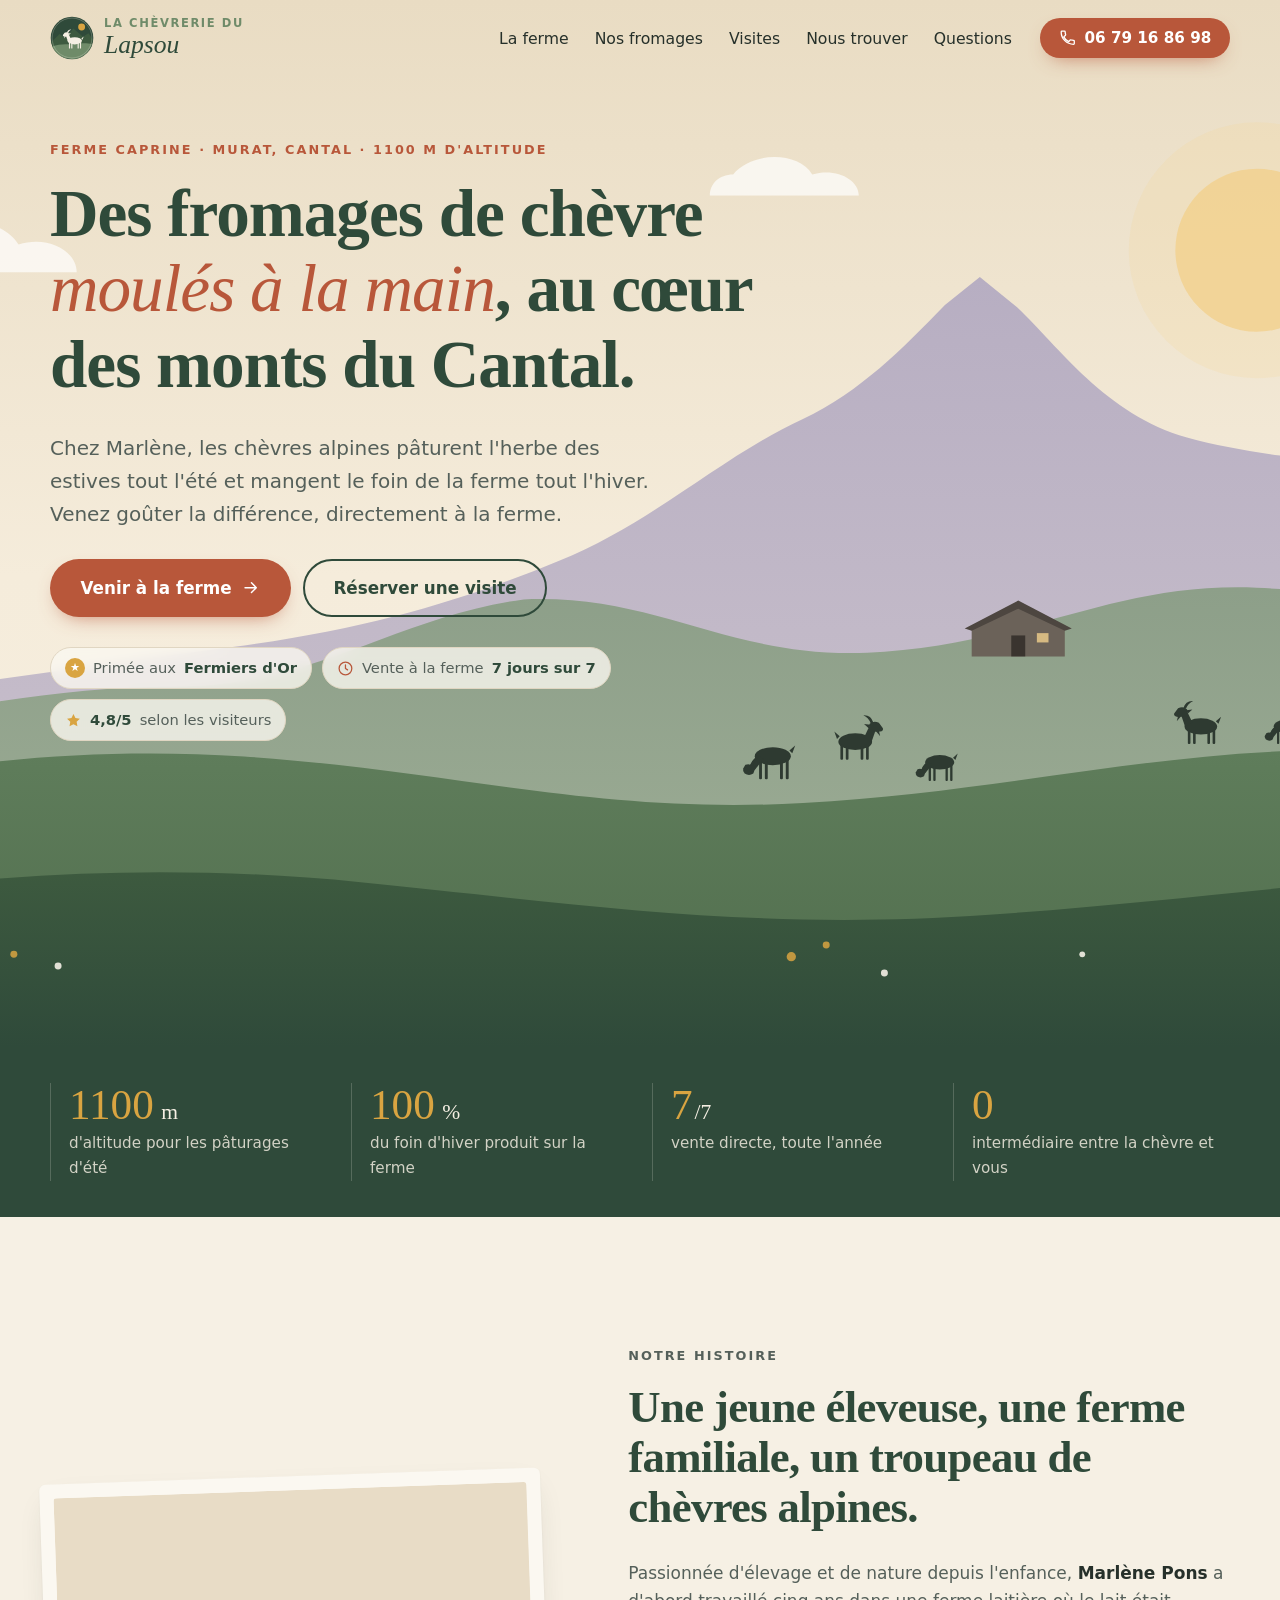
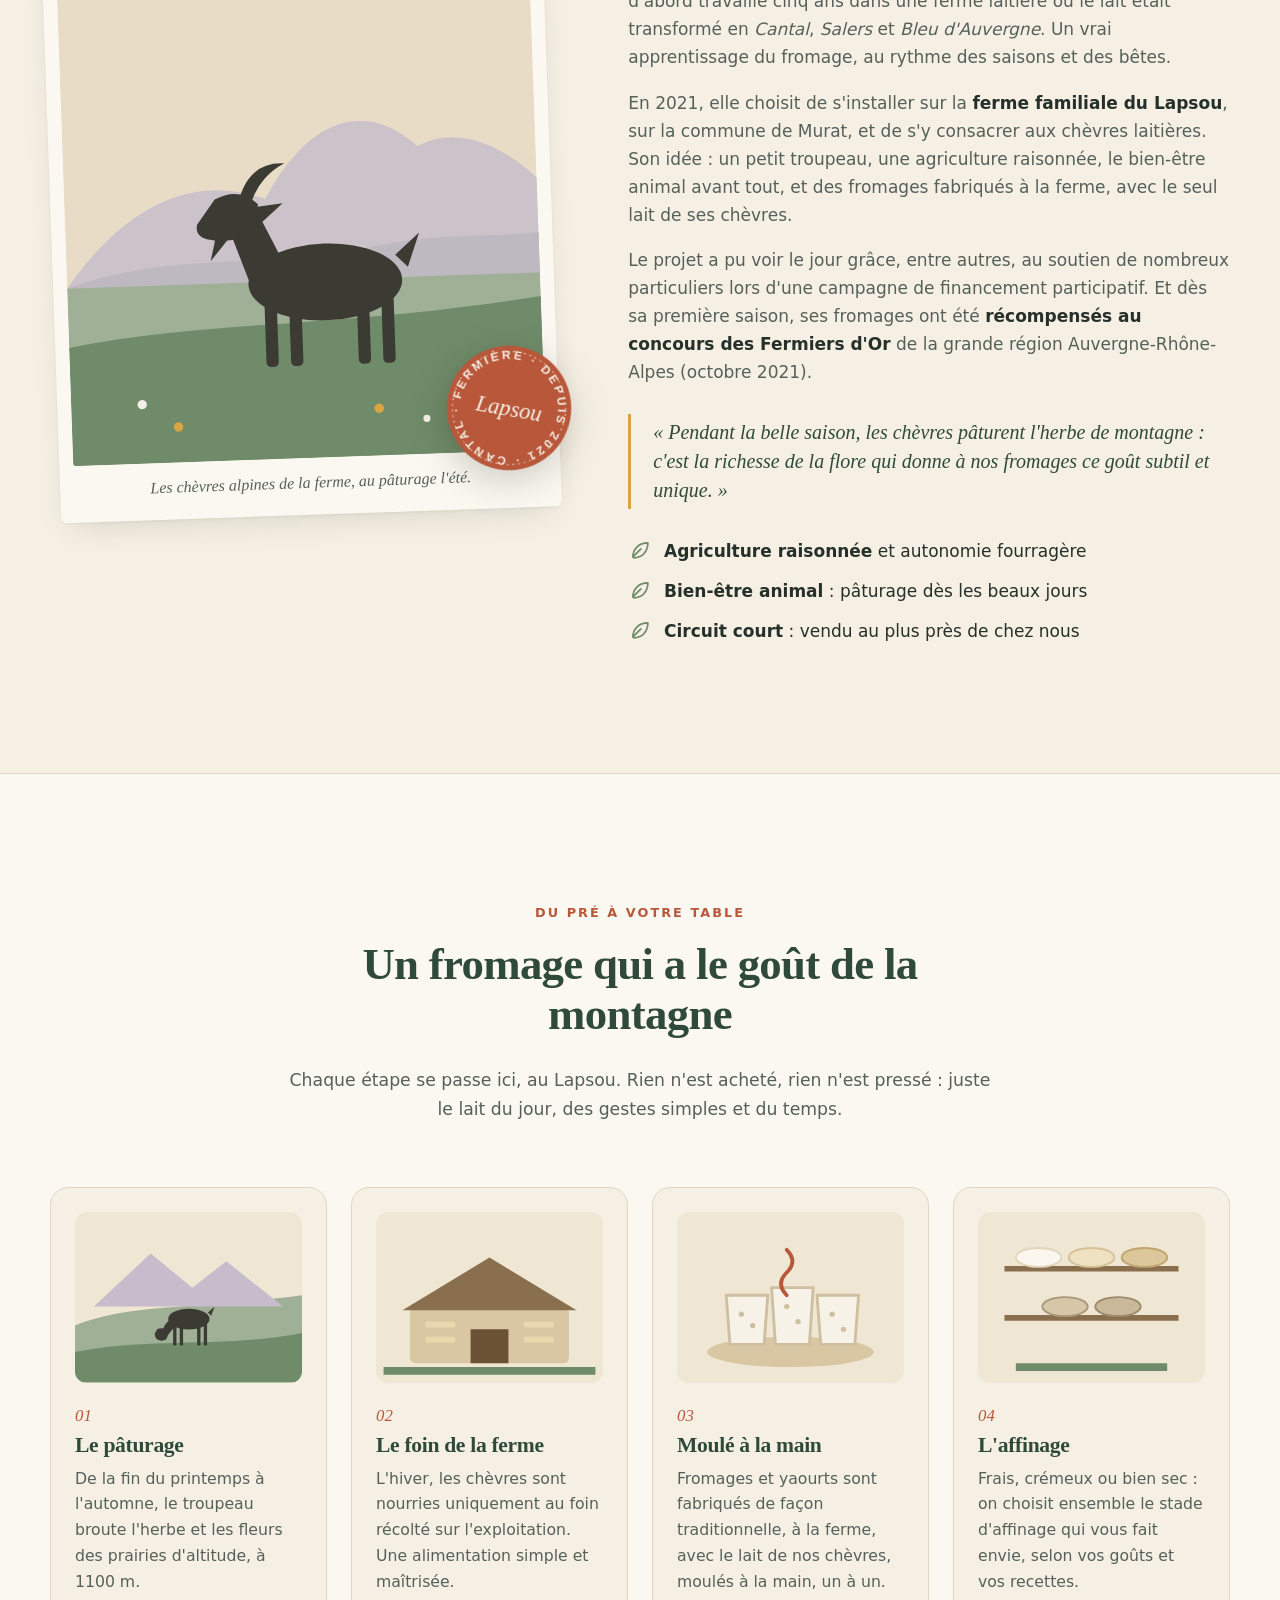
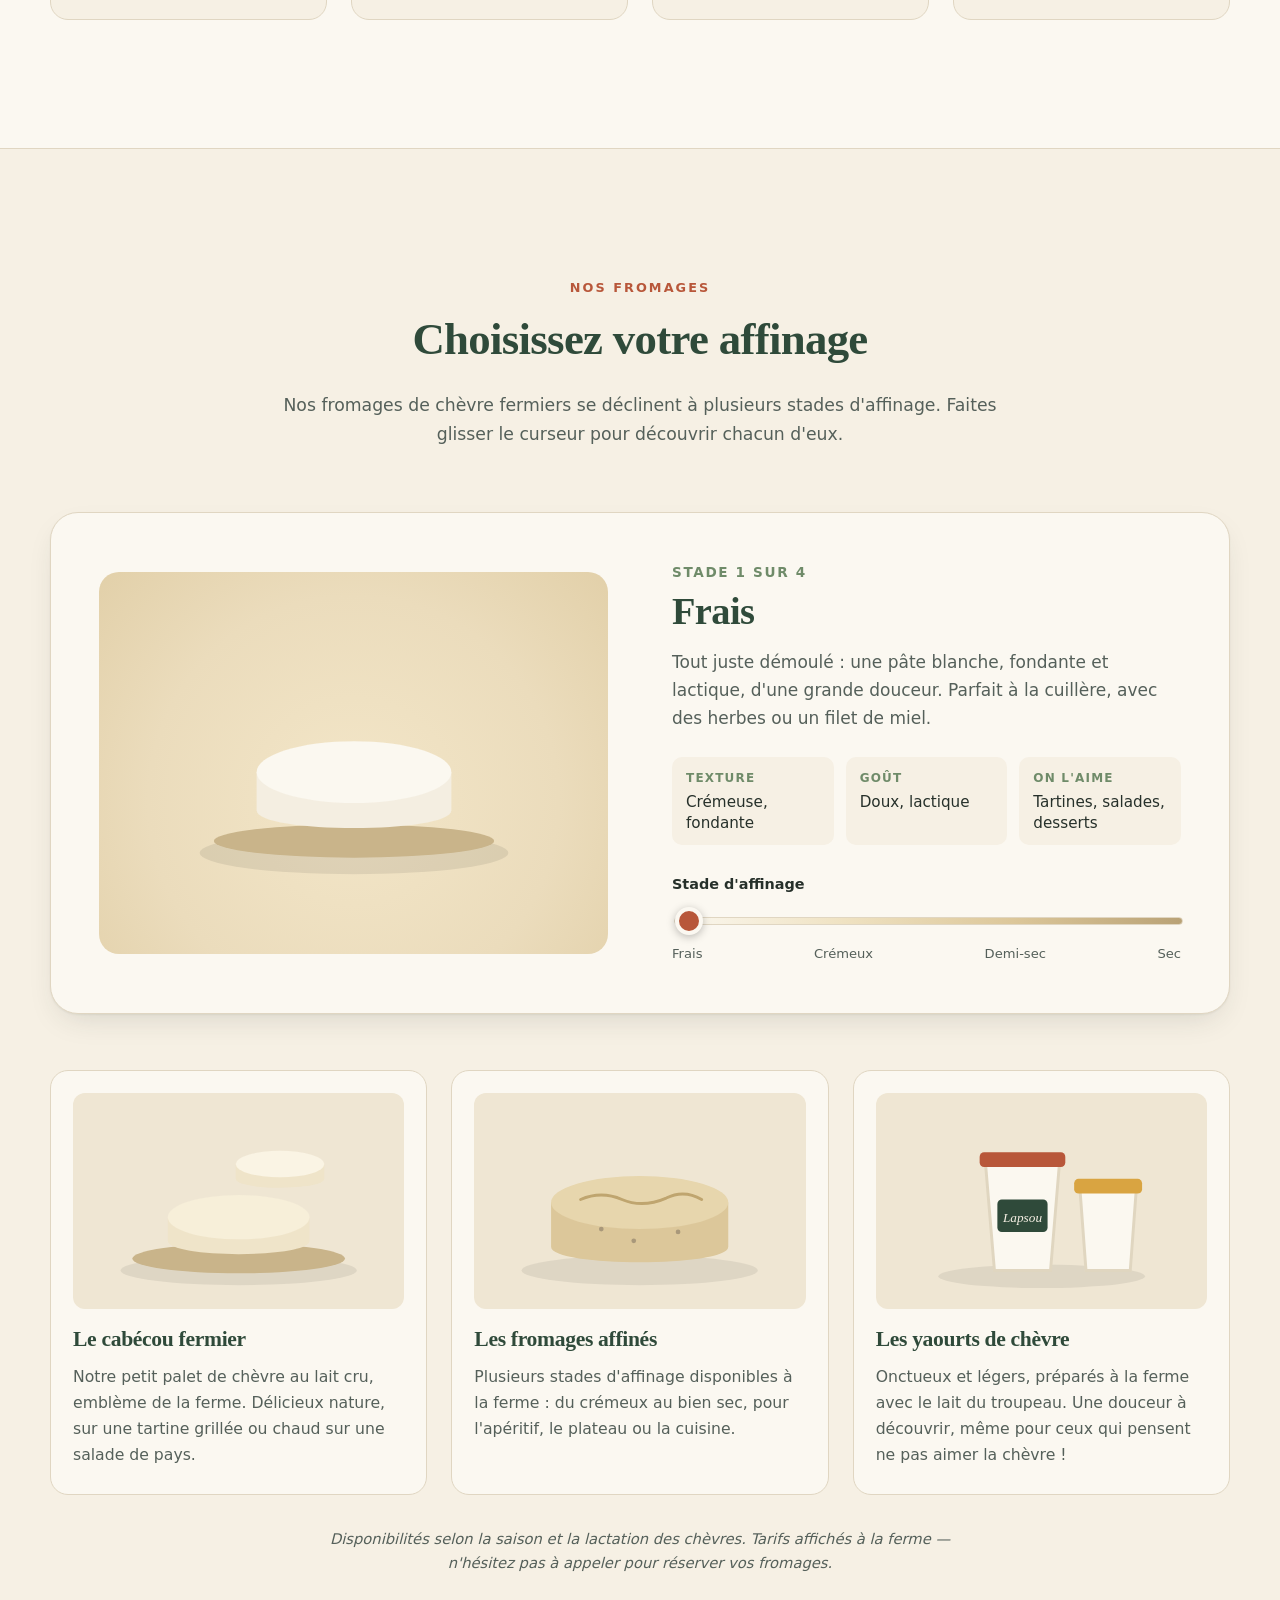
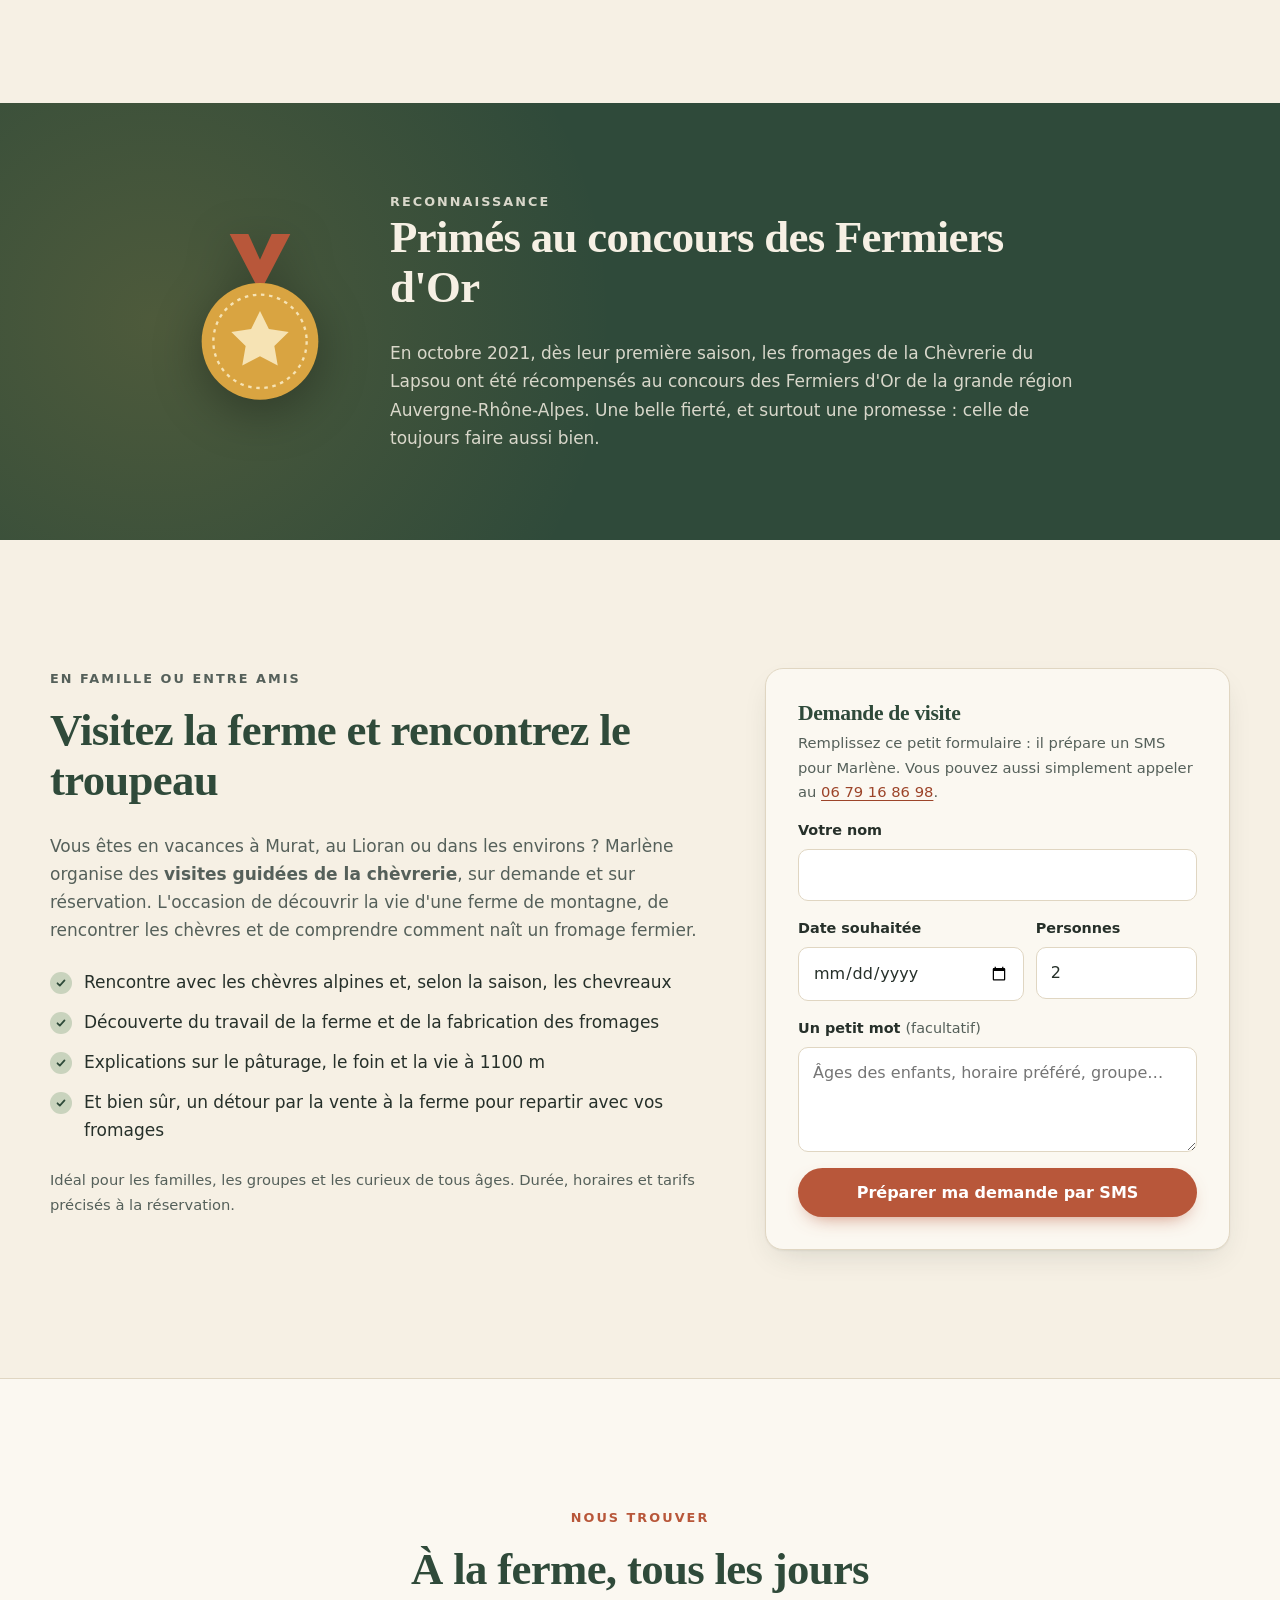
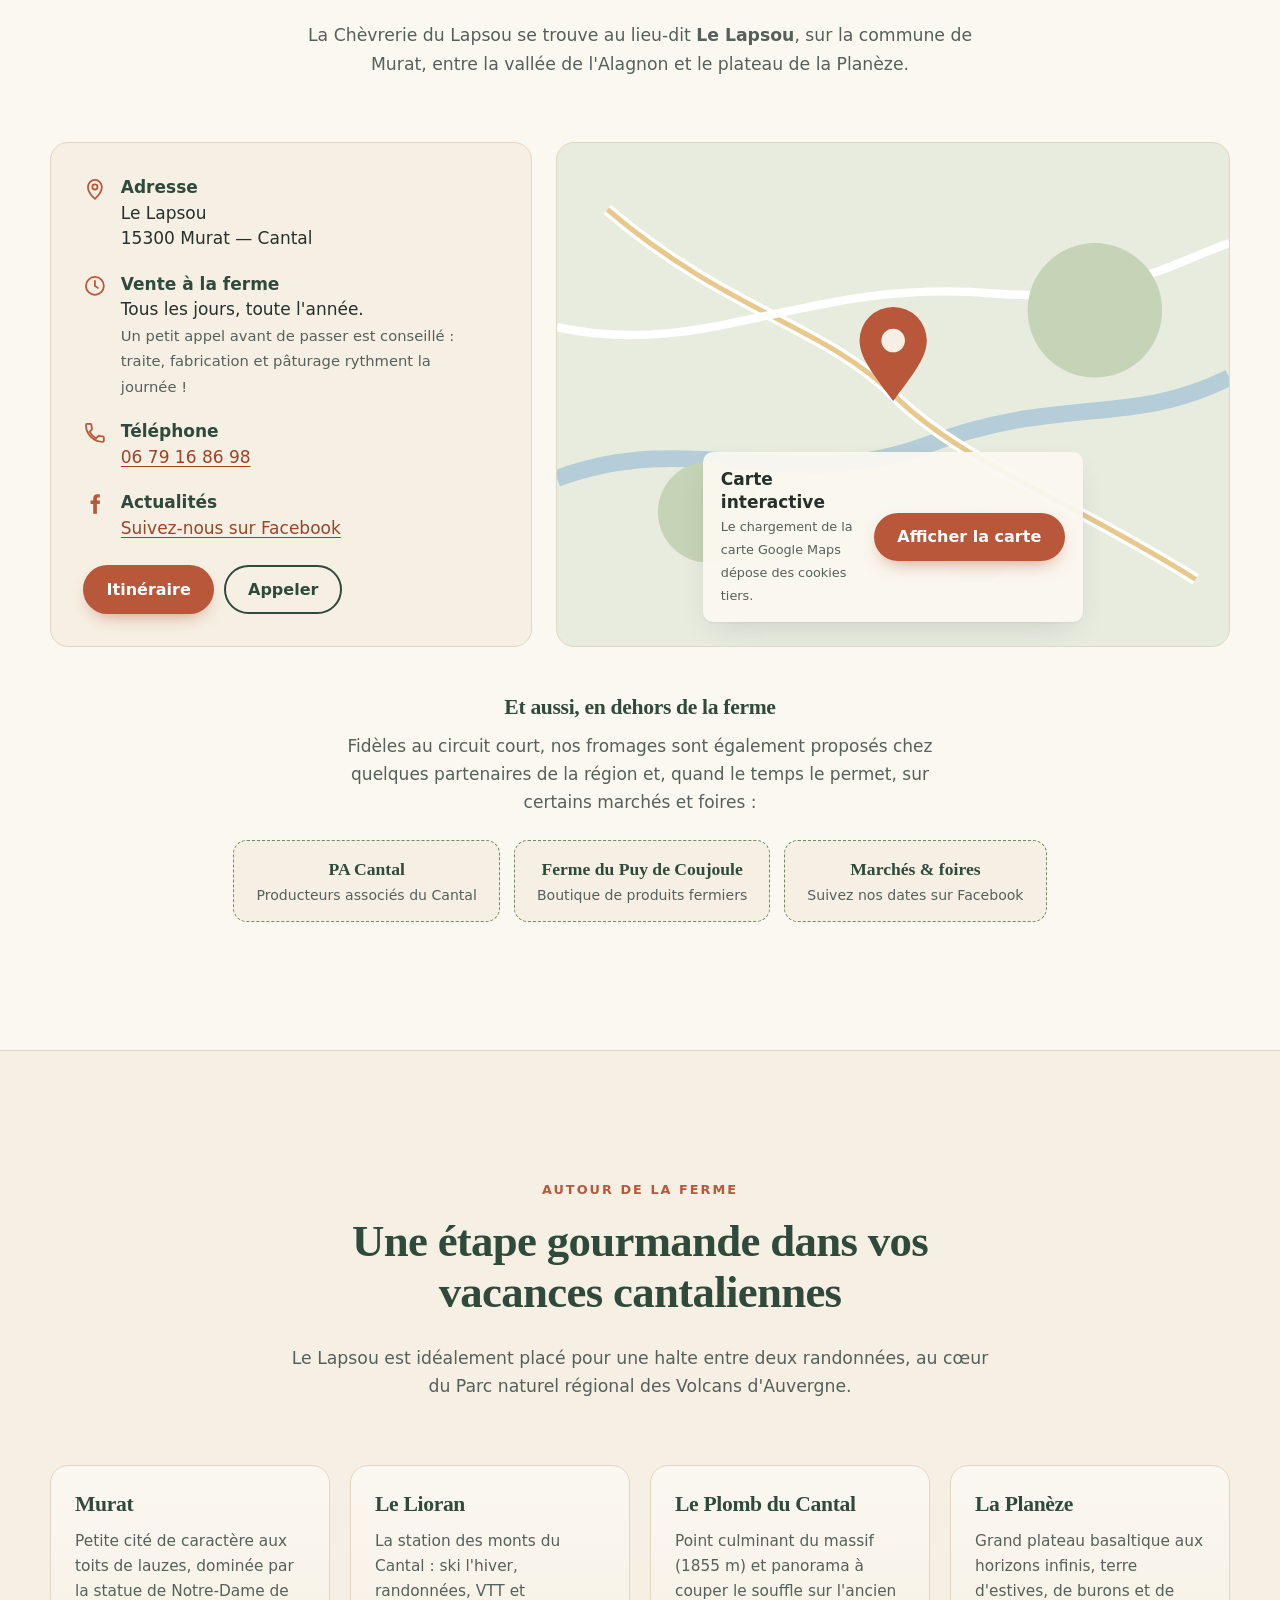
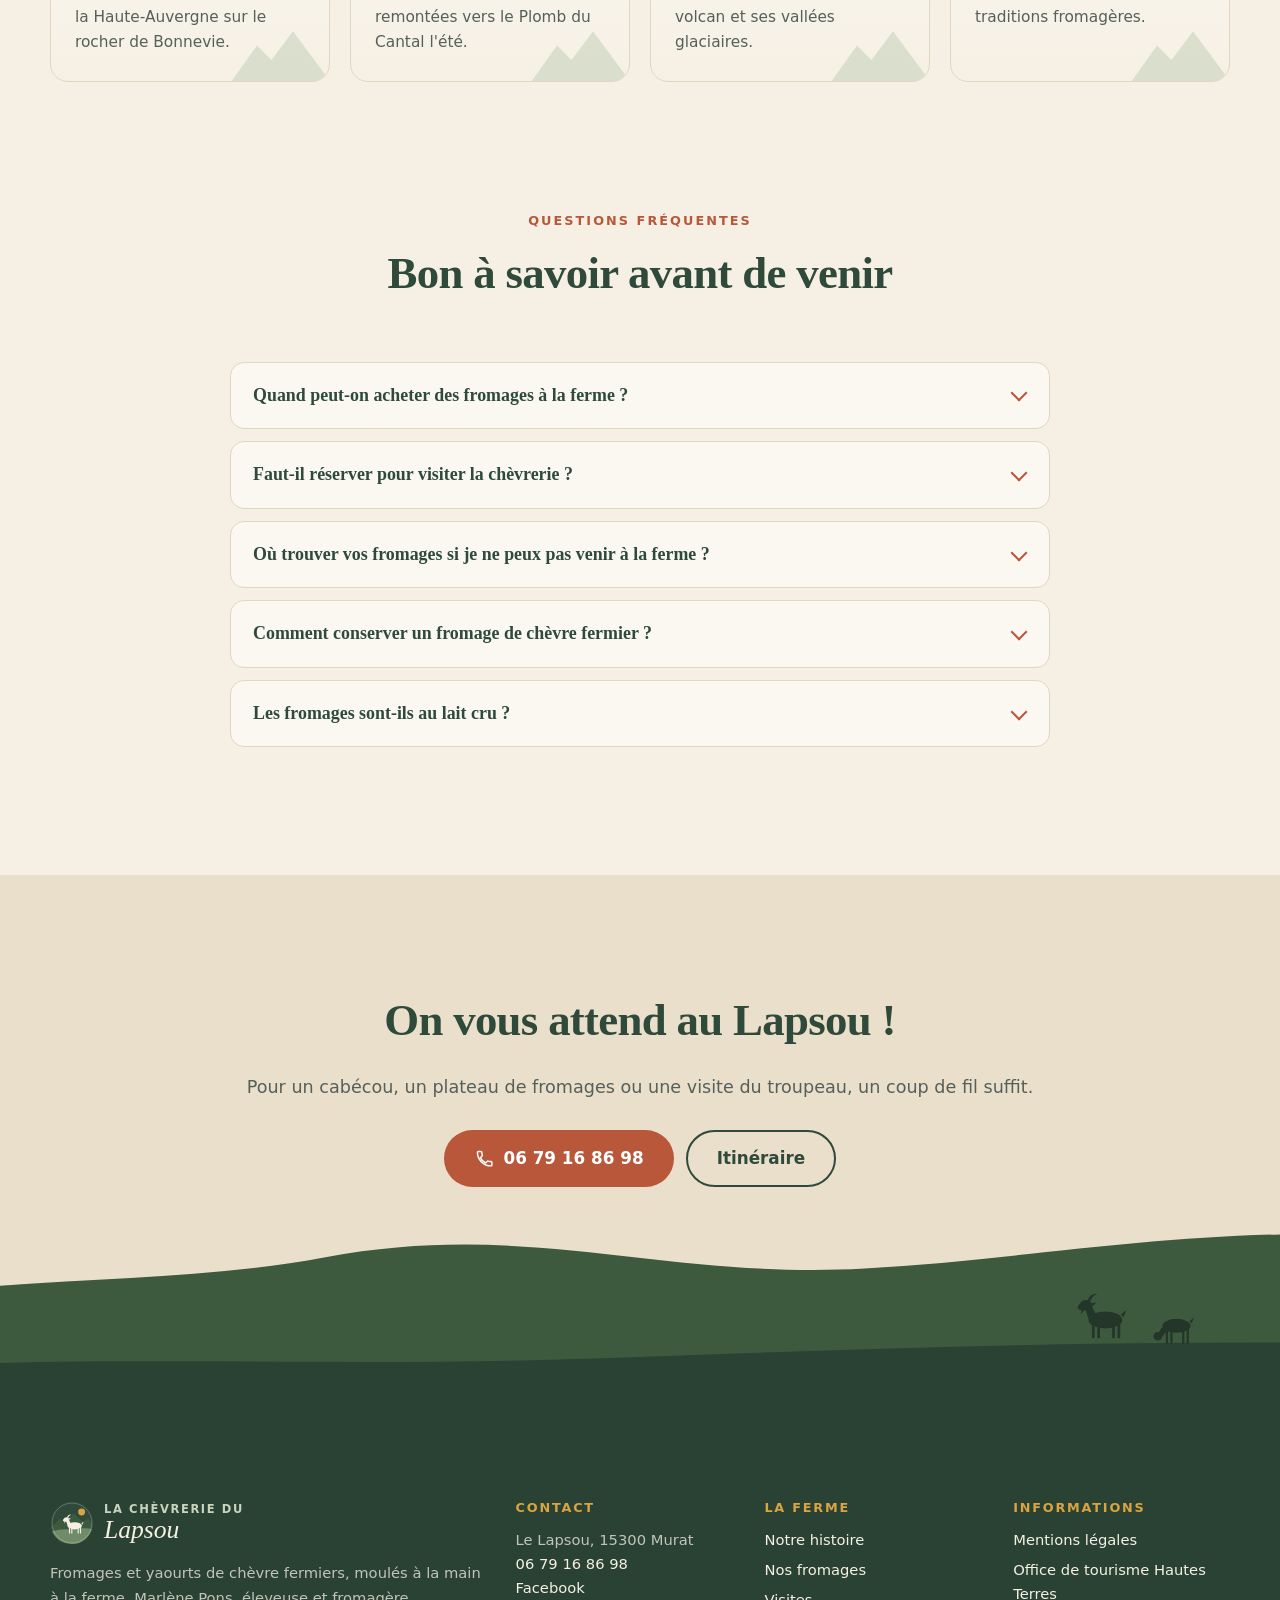
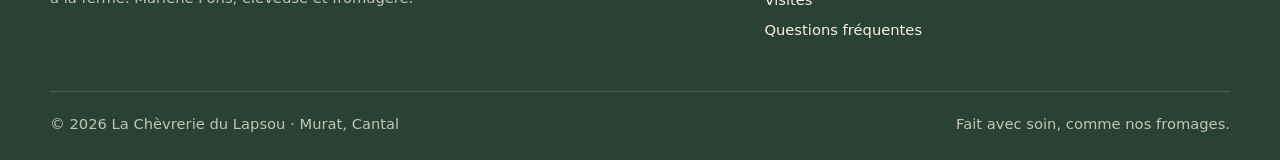
==== index.html @ e06ee31c "Création du site vitrine de La Chèvrerie du Lapsou Site statique one-page : histoire de la ferme, sa" ====
<!doctype html>
<html lang="fr">
<head>
  <meta charset="utf-8">
  <meta name="viewport" content="width=device-width, initial-scale=1">
  <title>La Chèvrerie du Lapsou · Fromages de chèvre fermiers à Murat (Cantal)</title>
  <meta name="description" content="Fromages et yaourts de chèvre fermiers, moulés à la main par Marlène à 1100 m d'altitude, près de Murat dans le Cantal. Vente à la ferme tous les jours, visites guidées sur réservation. Primés aux Fermiers d'Or.">
  <link rel="canonical" href="https://www.chevreriedulapsou.fr/">
  <meta name="theme-color" content="#2f4a3a">

  <!-- Réseaux sociaux -->
  <meta property="og:type" content="website">
  <meta property="og:locale" content="fr_FR">
  <meta property="og:site_name" content="La Chèvrerie du Lapsou">
  <meta property="og:title" content="La Chèvrerie du Lapsou · Fromages de chèvre fermiers du Cantal">
  <meta property="og:description" content="Chèvres alpines au pâturage à 1100 m, fromages moulés à la main, vente à la ferme 7j/7 et visites sur réservation, près de Murat.">
  <meta property="og:url" content="https://www.chevreriedulapsou.fr/">
  <meta property="og:image" content="https://www.chevreriedulapsou.fr/assets/img/og-image.png">
  <meta property="og:image:width" content="1200">
  <meta property="og:image:height" content="630">
  <meta name="twitter:card" content="summary_large_image">

  <link rel="icon" href="assets/img/favicon.svg" type="image/svg+xml">
  <link rel="apple-touch-icon" href="assets/img/apple-touch-icon.png">
  <link rel="manifest" href="site.webmanifest">

  <link rel="preload" href="assets/fonts/fraunces-latin.woff2" as="font" type="font/woff2" crossorigin>
  <link rel="preload" href="assets/fonts/figtree-latin.woff2" as="font" type="font/woff2" crossorigin>
  <link rel="stylesheet" href="assets/css/style.css">
  <script>document.documentElement.classList.add("js")</script>

  <script type="application/ld+json">
  {
    "@context": "https://schema.org",
    "@type": ["LocalBusiness", "TouristAttraction"],
    "@id": "https://www.chevreriedulapsou.fr/#ferme",
    "name": "La Chèvrerie du Lapsou",
    "alternateName": "Chèvrerie du Lapsou – Marlène Pons",
    "description": "Petite ferme caprine familiale : chèvres alpines au pâturage à 1100 m d'altitude, fromages et yaourts de chèvre fermiers moulés à la main. Vente directe à la ferme tous les jours et visites guidées sur réservation.",
    "url": "https://www.chevreriedulapsou.fr/",
    "telephone": "+33679168698",
    "image": "https://www.chevreriedulapsou.fr/assets/img/og-image.png",
    "founder": { "@type": "Person", "name": "Marlène Pons", "jobTitle": "Éleveuse et fromagère" },
    "foundingDate": "2021",
    "address": {
      "@type": "PostalAddress",
      "streetAddress": "Le Lapsou",
      "postalCode": "15300",
      "addressLocality": "Murat",
      "addressRegion": "Cantal, Auvergne-Rhône-Alpes",
      "addressCountry": "FR"
    },
    "openingHoursSpecification": {
      "@type": "OpeningHoursSpecification",
      "dayOfWeek": ["Monday","Tuesday","Wednesday","Thursday","Friday","Saturday","Sunday"]
    },
    "award": "Primée au concours des Fermiers d'Or Auvergne-Rhône-Alpes (octobre 2021)",
    "sameAs": ["https://www.facebook.com/chevreriedulapsou/"],
    "isAccessibleForFree": true,
    "touristType": ["Familles", "Amateurs de gastronomie", "Randonneurs"]
  }
  </script>
  <script type="application/ld+json">
  {
    "@context": "https://schema.org",
    "@type": "FAQPage",
    "mainEntity": [
      { "@type": "Question", "name": "Quand peut-on acheter des fromages à la ferme ?",
        "acceptedAnswer": { "@type": "Answer", "text": "La vente à la ferme est ouverte tous les jours, toute l'année. Un petit appel au 06 79 16 86 98 avant de passer permet de s'assurer que Marlène est disponible (traite, fabrication, pâturage…)." } },
      { "@type": "Question", "name": "Peut-on visiter la chèvrerie ?",
        "acceptedAnswer": { "@type": "Answer", "text": "Oui, des visites guidées sont organisées sur demande et sur réservation, par téléphone au 06 79 16 86 98." } },
      { "@type": "Question", "name": "Où trouver les fromages en dehors de la ferme ?",
        "acceptedAnswer": { "@type": "Answer", "text": "Les fromages de la Chèvrerie du Lapsou sont vendus en circuit court : à la ferme, chez quelques partenaires de la région (dont PA Cantal et la Ferme du Puy de Coujoule) et sur certains marchés et foires." } }
    ]
  }
  </script>
</head>
<body>
  <a class="skip-link" href="#contenu">Aller au contenu</a>

  <!-- Symboles SVG réutilisables -->
  <svg width="0" height="0" style="position:absolute" aria-hidden="true" focusable="false">
    <defs>
      <symbol id="goat" viewBox="0 0 100 80">
        <ellipse cx="57" cy="43" rx="25" ry="12.5"/>
        <path d="M33 44 L25 21 L35 18 L44 37 Z"/>
        <path d="M22 15 Q30 11 36 17 L35 25 Q28 30 20 28 Q15 27 16 23 Z"/>
        <path d="M22 27 L20 35 L26 28 Z"/>
        <path d="M30 15 Q34 3 45 4 Q37 8 34 16 Z"/>
        <path d="M34 18 L44 17 L37 23 Z"/>
        <rect x="37" y="49" width="4" height="21" rx="1.5"/>
        <rect x="45" y="50" width="4" height="20" rx="1.5"/>
        <rect x="67" y="49" width="4" height="21" rx="1.5"/>
        <rect x="75" y="47" width="4" height="23" rx="1.5"/>
        <path d="M80 35 L88 28 L84 39 Z"/>
      </symbol>
      <symbol id="goat-grazing" viewBox="0 0 100 80">
        <ellipse cx="55" cy="38" rx="25" ry="12.5"/>
        <path d="M34 36 L22 52 L30 57 L42 42 Z"/>
        <path d="M17 50 Q24 47 31 54 L28 62 Q22 66 16 62 Q13 58 14 55 Z"/>
        <path d="M24 50 Q27 40 36 38 Q30 43 28 51 Z"/>
        <rect x="36" y="44" width="4" height="26" rx="1.5"/>
        <rect x="44" y="45" width="4" height="25" rx="1.5"/>
        <rect x="65" y="44" width="4" height="26" rx="1.5"/>
        <rect x="73" y="42" width="4" height="28" rx="1.5"/>
        <path d="M78 30 L86 23 L82 34 Z"/>
      </symbol>
      <symbol id="leaf" viewBox="0 0 24 24"><path d="M5 19c0-8 6-14 15-14 0 9-6 15-14 15"/><path d="M5 19 13 11"/></symbol>
      <symbol id="phone" viewBox="0 0 24 24"><path d="M6.6 10.8a15 15 0 0 0 6.6 6.6l2.2-2.2c.3-.3.7-.4 1-.2 1.1.4 2.3.6 3.6.6.6 0 1 .4 1 1V20c0 .6-.4 1-1 1A17 17 0 0 1 3 4c0-.6.4-1 1-1h3.5c.6 0 1 .4 1 1 0 1.3.2 2.5.6 3.6.1.3 0 .7-.2 1z"/></symbol>
      <symbol id="pin" viewBox="0 0 24 24"><path d="M12 22s7-6.2 7-12a7 7 0 1 0-14 0c0 5.8 7 12 7 12z"/><circle cx="12" cy="10" r="2.6"/></symbol>
      <symbol id="clock" viewBox="0 0 24 24"><circle cx="12" cy="12" r="9"/><path d="M12 7v5l3 2"/></symbol>
      <symbol id="fb" viewBox="0 0 24 24"><path d="M14 8.5V6.8c0-.8.2-1.3 1.4-1.3H17V2.3c-.3 0-1.3-.1-2.5-.1-2.5 0-4.2 1.5-4.2 4.3v2H7.6v3.6h2.7V22H14v-9.9h2.8l.4-3.6z"/></symbol>
      <symbol id="star" viewBox="0 0 24 24"><path d="m12 2.8 2.8 5.8 6.3.9-4.6 4.4 1.1 6.3L12 17.2 6.4 20.2l1.1-6.3L2.9 9.5l6.3-.9z"/></symbol>
      <symbol id="arrow" viewBox="0 0 24 24"><path d="M5 12h14M13 6l6 6-6 6"/></symbol>
    </defs>
  </svg>

  <header class="site-header" data-header>
    <div class="container header-inner">
      <a class="brand" href="#top" aria-label="La Chèvrerie du Lapsou, retour en haut de page">
        <img src="assets/img/logo.svg" alt="" width="44" height="44">
        <span class="brand-text"><span class="brand-small">La Chèvrerie du</span><span class="brand-name">Lapsou</span></span>
      </a>
      <nav class="main-nav" id="main-nav" aria-label="Navigation principale">
        <ul>
          <li><a href="#ferme">La ferme</a></li>
          <li><a href="#fromages">Nos fromages</a></li>
          <li><a href="#visites">Visites</a></li>
          <li><a href="#trouver">Nous trouver</a></li>
          <li><a href="#faq">Questions</a></li>
        </ul>
        <a class="btn btn-primary nav-cta" href="tel:+33679168698">
          <svg class="icon" aria-hidden="true"><use href="#phone"/></svg>06 79 16 86 98
        </a>
      </nav>
      <button class="nav-toggle" type="button" aria-expanded="false" aria-controls="main-nav" data-nav-toggle>
        <span class="sr-only">Ouvrir le menu</span>
        <span class="nav-toggle-bar"></span><span class="nav-toggle-bar"></span><span class="nav-toggle-bar"></span>
      </button>
    </div>
  </header>

  <main id="contenu">
    <!-- ============ HERO ============ -->
    <section class="hero" id="top" aria-labelledby="hero-title">
      <svg class="hero-art" viewBox="0 0 1600 900" preserveAspectRatio="xMidYMax slice" aria-hidden="true" focusable="false">
        <defs>
          <linearGradient id="sky" x1="0" y1="0" x2="0" y2="1">
            <stop offset="0" stop-color="#e9dcc3"/>
            <stop offset=".55" stop-color="#f5ecdb"/>
            <stop offset="1" stop-color="#f7efe0"/>
          </linearGradient>
          <linearGradient id="far" x1="0" y1="0" x2="0" y2="1">
            <stop offset="0" stop-color="#b7aec2"/><stop offset="1" stop-color="#cfc6cf"/>
          </linearGradient>
          <linearGradient id="mid" x1="0" y1="0" x2="0" y2="1">
            <stop offset="0" stop-color="#8d9f89"/><stop offset="1" stop-color="#a3b29a"/>
          </linearGradient>
          <linearGradient id="near" x1="0" y1="0" x2="0" y2="1">
            <stop offset="0" stop-color="#5f7d5b"/><stop offset="1" stop-color="#4f6c4c"/>
          </linearGradient>
          <linearGradient id="front" x1="0" y1="0" x2="0" y2="1">
            <stop offset="0" stop-color="#3d5a3f"/><stop offset="1" stop-color="#2f4a3a"/>
          </linearGradient>
        </defs>
        <rect width="1600" height="900" fill="url(#sky)"/>
        <circle cx="1330" cy="215" r="70" fill="#f2cf8a" opacity=".75"/>
        <circle cx="1330" cy="215" r="110" fill="#f2cf8a" opacity=".18"/>
        <g fill="#fff" opacity=".7">
          <path d="M180 210c20-26 70-26 86 0 26-8 50 6 50 24H150c0-14 12-24 30-24z"/>
          <path d="M880 150c16-20 56-20 68 0 20-6 40 4 40 18H860c0-10 8-18 20-18z"/>
        </g>
        <!-- Monts du Cantal au loin : Plomb, Puy Griou… -->
        <path fill="url(#far)" d="M0 610 C160 600 300 575 450 556 C570 540 650 515 730 482 C810 450 870 392 940 360 C990 336 1025 300 1062 262 L1092 238 L1124 264 C1160 298 1200 356 1270 376 C1350 398 1440 398 1600 416 V900 H0Z"/>
        <path fill="url(#mid)" d="M0 650 C150 625 260 590 400 590 C520 590 590 530 700 515 C820 510 880 570 1010 560 C1140 550 1210 500 1330 505 C1450 510 1520 548 1600 560 V900 H0Z"/>
        <!-- Buron de pierre -->
        <g transform="translate(1085 520)">
          <path fill="#6b6259" d="M0 44 L0 18 L40 0 L80 18 L80 44 Z"/>
          <path fill="#4d4640" d="M-6 20 L40 -4 L86 20 L80 22 L40 3 L0 22 Z"/>
          <rect x="34" y="26" width="12" height="18" fill="#3a342f"/>
          <rect x="56" y="24" width="10" height="8" fill="#e9c98a" opacity=".85"/>
        </g>
        <path fill="url(#near)" d="M0 700 C160 660 300 640 460 650 C640 662 760 700 940 690 C1120 680 1260 640 1420 645 C1500 648 1560 660 1600 668 V900 H0Z"/>
        <!-- Chèvres au pâturage -->
        <g fill="#2e3a31">
          <use href="#goat-grazing" x="880" y="626" width="62" height="50"/>
          <use href="#goat" x="960" y="612" width="58" height="47" transform="translate(1978 0) scale(-1 1)"/>
          <use href="#goat-grazing" x="1030" y="636" width="50" height="40"/>
          <use href="#goat" x="1250" y="600" width="56" height="45"/>
          <use href="#goat-grazing" x="1330" y="606" width="48" height="38"/>
        </g>
        <path fill="url(#front)" d="M0 790 C200 750 380 740 560 758 C760 778 900 800 1100 786 C1300 772 1460 745 1600 750 V900 H0Z"/>
        <g fill="#2a4233">
          <path d="M120 780 l6-26 6 26z M140 778 l5-20 5 20z M1420 760 l6-24 6 24z M1446 762 l5-18 5 18z"/>
        </g>
        <g fill="#d9a441" opacity=".85">
          <circle cx="240" cy="806" r="4"/><circle cx="262" cy="820" r="3"/><circle cx="930" cy="822" r="4"/><circle cx="960" cy="812" r="3"/><circle cx="1500" cy="800" r="3.5"/>
        </g>
        <g fill="#f4efe6" opacity=".9">
          <circle cx="300" cy="830" r="3"/><circle cx="1010" cy="836" r="3"/><circle cx="1180" cy="820" r="2.5"/>
        </g>
      </svg>

      <div class="container hero-content">
        <p class="eyebrow">Ferme caprine · Murat, Cantal · 1100 m d'altitude</p>
        <h1 id="hero-title">Des fromages de chèvre <em>moulés à la main</em>, au cœur des monts du Cantal.</h1>
        <p class="lead">Chez Marlène, les chèvres alpines pâturent l'herbe des estives tout l'été et mangent le foin de la ferme tout l'hiver. Venez goûter la différence, directement à la ferme.</p>
        <div class="hero-actions">
          <a class="btn btn-primary btn-lg" href="#trouver">Venir à la ferme <svg class="icon" aria-hidden="true"><use href="#arrow"/></svg></a>
          <a class="btn btn-ghost btn-lg" href="#visites">Réserver une visite</a>
        </div>
        <ul class="hero-badges" aria-label="En bref">
          <li><span class="badge-medal" aria-hidden="true">★</span> Primée aux <strong>Fermiers d'Or</strong></li>
          <li><svg class="icon" aria-hidden="true"><use href="#clock"/></svg> Vente à la ferme <strong>7 jours sur 7</strong></li>
          <li><svg class="icon icon-fill" aria-hidden="true"><use href="#star"/></svg> <strong>4,8/5</strong> selon les visiteurs</li>
        </ul>
      </div>
    </section>

    <!-- ============ CHIFFRES ============ -->
    <section class="facts" aria-label="La ferme en quelques chiffres">
      <div class="container facts-grid">
        <div class="fact"><span class="fact-num">1100<small> m</small></span><span class="fact-label">d'altitude pour les pâturages d'été</span></div>
        <div class="fact"><span class="fact-num">100<small> %</small></span><span class="fact-label">du foin d'hiver produit sur la ferme</span></div>
        <div class="fact"><span class="fact-num">7<small>/7</small></span><span class="fact-label">vente directe, toute l'année</span></div>
        <div class="fact"><span class="fact-num">0</span><span class="fact-label">intermédiaire entre la chèvre et vous</span></div>
      </div>
    </section>

    <!-- ============ LA FERME / HISTOIRE ============ -->
    <section class="section story" id="ferme" aria-labelledby="ferme-title">
      <div class="container story-grid">
        <div class="story-visual reveal">
          <figure class="portrait-card">
            <!-- À remplacer par une vraie photo : assets/img/marlene.jpg -->
            <svg viewBox="0 0 400 480" role="img" aria-label="Illustration : une chèvre alpine dans la prairie">
              <rect width="400" height="480" fill="#e8dcc6"/>
              <path d="M0 330 C90 300 170 320 250 305 C320 292 360 300 400 296 V480 H0Z" fill="#9fb096"/>
              <path d="M0 380 C120 360 220 372 400 350 V480 H0Z" fill="#6f8b69"/>
              <path d="M0 330 C60 250 120 240 170 260 C210 190 260 180 300 220 C340 200 380 230 400 250 V330 Z" fill="#c6bccc" opacity=".8"/>
              <g transform="translate(70 220) scale(2.6)" fill="#3b3a33">
                <use href="#goat" width="100" height="80"/>
              </g>
              <g fill="#f4efe6"><circle cx="60" cy="430" r="4"/><circle cx="330" cy="420" r="5"/><circle cx="300" cy="450" r="3"/></g>
              <g fill="#d9a441"><circle cx="90" cy="450" r="4"/><circle cx="260" cy="440" r="4"/></g>
            </svg>
            <figcaption>Les chèvres alpines de la ferme, au pâturage l'été.</figcaption>
          </figure>
          <div class="stamp" aria-hidden="true">
            <svg viewBox="0 0 140 140">
              <defs><path id="circle-text" d="M70 70 m-52 0 a52 52 0 1 1 104 0 a52 52 0 1 1 -104 0"/></defs>
              <circle cx="70" cy="70" r="66" fill="#b8573a"/>
              <circle cx="70" cy="70" r="60" fill="none" stroke="#f6f0e4" stroke-width="1" stroke-dasharray="2 4"/>
              <text font-size="12.5" letter-spacing="3" fill="#f6f0e4" font-family="Figtree, sans-serif" font-weight="600"><textPath href="#circle-text">FERMIÈRE · DEPUIS 2021 · CANTAL ·</textPath></text>
              <text x="70" y="78" text-anchor="middle" font-size="24" fill="#f6f0e4" font-family="Fraunces, serif" font-style="italic">Lapsou</text>
            </svg>
          </div>
        </div>
        <div class="story-text reveal">
          <p class="eyebrow">Notre histoire</p>
          <h2 id="ferme-title">Une jeune éleveuse, une ferme familiale, un troupeau de chèvres alpines.</h2>
          <p>Passionnée d'élevage et de nature depuis l'enfance, <strong>Marlène Pons</strong> a d'abord travaillé cinq ans dans une ferme laitière où le lait était transformé en <em>Cantal</em>, <em>Salers</em> et <em>Bleu d'Auvergne</em>. Un vrai apprentissage du fromage, au rythme des saisons et des bêtes.</p>
          <p>En 2021, elle choisit de s'installer sur la <strong>ferme familiale du Lapsou</strong>, sur la commune de Murat, et de s'y consacrer aux chèvres laitières. Son idée : un petit troupeau, une agriculture raisonnée, le bien-être animal avant tout, et des fromages fabriqués à la ferme, avec le seul lait de ses chèvres.</p>
          <p>Le projet a pu voir le jour grâce, entre autres, au soutien de nombreux particuliers lors d'une campagne de financement participatif. Et dès sa première saison, ses fromages ont été <strong>récompensés au concours des Fermiers d'Or</strong> de la grande région Auvergne-Rhône-Alpes (octobre 2021).</p>
          <blockquote class="pull-quote">
            <p>« Pendant la belle saison, les chèvres pâturent l'herbe de montagne : c'est la richesse de la flore qui donne à nos fromages ce goût subtil et unique. »</p>
          </blockquote>
          <ul class="values">
            <li><svg class="icon" aria-hidden="true"><use href="#leaf"/></svg><span><strong>Agriculture raisonnée</strong> et autonomie fourragère</span></li>
            <li><svg class="icon" aria-hidden="true"><use href="#leaf"/></svg><span><strong>Bien-être animal</strong> : pâturage dès les beaux jours</span></li>
            <li><svg class="icon" aria-hidden="true"><use href="#leaf"/></svg><span><strong>Circuit court</strong> : vendu au plus près de chez nous</span></li>
          </ul>
        </div>
      </div>
    </section>

    <!-- ============ SAVOIR-FAIRE ============ -->
    <section class="section process" id="savoir-faire" aria-labelledby="process-title">
      <div class="container">
        <header class="section-head reveal">
          <p class="eyebrow">Du pré à votre table</p>
          <h2 id="process-title">Un fromage qui a le goût de la montagne</h2>
          <p>Chaque étape se passe ici, au Lapsou. Rien n'est acheté, rien n'est pressé : juste le lait du jour, des gestes simples et du temps.</p>
        </header>
        <ol class="steps">
          <li class="step reveal">
            <div class="step-art" aria-hidden="true">
              <svg viewBox="0 0 120 90"><path d="M0 60 C30 48 60 52 120 44 V90 H0Z" fill="#9fb096"/><path d="M0 74 C40 66 80 72 120 64 V90 H0Z" fill="#6f8b69"/><path d="M10 50 L40 22 L62 40 L80 26 L110 50Z" fill="#c6bccc"/><g fill="#3b3a33"><use href="#goat-grazing" x="36" y="40" width="44" height="35"/></g></svg>
            </div>
            <span class="step-num">01</span>
            <h3>Le pâturage</h3>
            <p>De la fin du printemps à l'automne, le troupeau broute l'herbe et les fleurs des prairies d'altitude, à 1100 m.</p>
          </li>
          <li class="step reveal">
            <div class="step-art" aria-hidden="true">
              <svg viewBox="0 0 120 90"><rect x="18" y="50" width="84" height="30" rx="3" fill="#d9c7a3"/><path d="M14 52 L60 24 L106 52Z" fill="#8a6f4e"/><g fill="#e9d7ae"><rect x="26" y="58" width="16" height="3" rx="1"/><rect x="26" y="66" width="16" height="3" rx="1"/><rect x="78" y="58" width="16" height="3" rx="1"/><rect x="78" y="66" width="16" height="3" rx="1"/></g><path d="M50 80 V62 H70 V80Z" fill="#6b5234"/><path d="M4 84 H116" stroke="#6f8b69" stroke-width="4"/></svg>
            </div>
            <span class="step-num">02</span>
            <h3>Le foin de la ferme</h3>
            <p>L'hiver, les chèvres sont nourries uniquement au foin récolté sur l'exploitation. Une alimentation simple et maîtrisée.</p>
          </li>
          <li class="step reveal">
            <div class="step-art" aria-hidden="true">
              <svg viewBox="0 0 120 90"><ellipse cx="60" cy="74" rx="44" ry="8" fill="#d9c7a3"/><g fill="#f7f2e7" stroke="#cdbf9f" stroke-width="1.5"><path d="M26 44 h22 l-2 26 h-18z"/><path d="M50 40 h22 l-2 30 h-18z"/><path d="M74 44 h22 l-2 26 h-18z"/></g><g fill="#cdbf9f"><circle cx="34" cy="54" r="1.4"/><circle cx="40" cy="60" r="1.4"/><circle cx="58" cy="50" r="1.4"/><circle cx="64" cy="58" r="1.4"/><circle cx="82" cy="54" r="1.4"/><circle cx="88" cy="62" r="1.4"/></g><path d="M58 20 q6 6 0 12 q-6 6 0 12" fill="none" stroke="#b8573a" stroke-width="2" stroke-linecap="round"/></svg>
            </div>
            <span class="step-num">03</span>
            <h3>Moulé à la main</h3>
            <p>Fromages et yaourts sont fabriqués de façon traditionnelle, à la ferme, avec le lait de nos chèvres, moulés à la main, un à un.</p>
          </li>
          <li class="step reveal">
            <div class="step-art" aria-hidden="true">
              <svg viewBox="0 0 120 90"><g stroke="#8a6f4e" stroke-width="3"><path d="M14 30 H106 M14 56 H106"/></g><g><ellipse cx="32" cy="24" rx="12" ry="5" fill="#fbf7ee" stroke="#e1d6bd"/><ellipse cx="60" cy="24" rx="12" ry="5" fill="#efe2c2" stroke="#d6c296"/><ellipse cx="88" cy="24" rx="12" ry="5" fill="#dcc79a" stroke="#bfa56f"/><ellipse cx="46" cy="50" rx="12" ry="5" fill="#d6c7a8" stroke="#a9987a"/><ellipse cx="74" cy="50" rx="12" ry="5" fill="#c9b89a" stroke="#9c8a6c"/></g><path d="M20 82 H100" stroke="#6f8b69" stroke-width="4"/></svg>
            </div>
            <span class="step-num">04</span>
            <h3>L'affinage</h3>
            <p>Frais, crémeux ou bien sec : on choisit ensemble le stade d'affinage qui vous fait envie, selon vos goûts et vos recettes.</p>
          </li>
        </ol>
      </div>
    </section>

    <!-- ============ FROMAGES ============ -->
    <section class="section cheeses" id="fromages" aria-labelledby="fromages-title">
      <div class="container">
        <header class="section-head reveal">
          <p class="eyebrow">Nos fromages</p>
          <h2 id="fromages-title">Choisissez votre affinage</h2>
          <p>Nos fromages de chèvre fermiers se déclinent à plusieurs stades d'affinage. Faites glisser le curseur pour découvrir chacun d'eux.</p>
        </header>

        <div class="affinage reveal" data-affinage>
          <div class="affinage-visual" aria-hidden="true">
            <svg viewBox="0 0 320 220" class="cheese-svg">
              <ellipse cx="160" cy="186" rx="130" ry="18" fill="#000" opacity=".08"/>
              <ellipse cx="160" cy="176" rx="118" ry="14" fill="#c9b48a"/>
              <g data-cheese>
                <path data-cheese-side d="M78 118 V150 C78 170 242 170 242 150 V118 Z" fill="#f4eee1"/>
                <ellipse data-cheese-top cx="160" cy="118" rx="82" ry="26" fill="#fbf8f0"/>
                <g data-cheese-rind opacity="0" fill="#9c8f78">
                  <circle cx="120" cy="112" r="2.2"/><circle cx="150" cy="104" r="1.6"/><circle cx="182" cy="116" r="2.4"/><circle cx="206" cy="108" r="1.8"/><circle cx="138" cy="126" r="1.8"/><circle cx="170" cy="130" r="1.6"/><circle cx="100" cy="140" r="1.8"/><circle cx="220" cy="146" r="2"/><circle cx="160" cy="154" r="1.6"/>
                </g>
                <path data-cheese-wrinkle opacity="0" d="M96 118 q20 -10 40 0 q20 10 44 -2 q20 -10 44 2" fill="none" stroke="#a8946c" stroke-width="2" stroke-linecap="round"/>
              </g>
            </svg>
          </div>
          <div class="affinage-panel">
            <p class="affinage-stage" data-stage-kicker>Stade 1 sur 4</p>
            <h3 class="affinage-title" data-stage-title>Frais</h3>
            <p class="affinage-desc" data-stage-desc>Tout juste démoulé : une pâte blanche, fondante et lactique, d'une grande douceur. Parfait à la cuillère, avec des herbes ou un filet de miel.</p>
            <dl class="affinage-meta">
              <div><dt>Texture</dt><dd data-stage-texture>Crémeuse, fondante</dd></div>
              <div><dt>Goût</dt><dd data-stage-taste>Doux, lactique</dd></div>
              <div><dt>On l'aime</dt><dd data-stage-pairing>Tartines, salades, desserts</dd></div>
            </dl>
            <label class="range-label" for="affinage-range">Stade d'affinage</label>
            <input type="range" id="affinage-range" min="0" max="3" step="1" value="0" data-affinage-range aria-valuetext="Frais">
            <div class="range-ticks" aria-hidden="true"><span>Frais</span><span>Crémeux</span><span>Demi-sec</span><span>Sec</span></div>
          </div>
        </div>

        <div class="products">
          <article class="product reveal">
            <div class="product-art" aria-hidden="true">
              <svg viewBox="0 0 200 130"><ellipse cx="100" cy="112" rx="80" ry="10" fill="#000" opacity=".07"/><ellipse cx="100" cy="104" rx="72" ry="10" fill="#c9b48a"/><g><path d="M52 76 V92 C52 104 148 104 148 92 V76Z" fill="#efe4c9"/><ellipse cx="100" cy="76" rx="48" ry="15" fill="#f7efd9"/></g><g transform="translate(40 10)"><path d="M58 30 V40 C58 48 118 48 118 40 V30Z" fill="#efe4c9"/><ellipse cx="88" cy="30" rx="30" ry="9" fill="#faf4e4"/></g></svg>
            </div>
            <h3>Le cabécou fermier</h3>
            <p>Notre petit palet de chèvre au lait cru, emblème de la ferme. Délicieux nature, sur une tartine grillée ou chaud sur une salade de pays.</p>
          </article>
          <article class="product reveal">
            <div class="product-art" aria-hidden="true">
              <svg viewBox="0 0 200 130"><ellipse cx="100" cy="112" rx="80" ry="10" fill="#000" opacity=".07"/><g><path d="M40 66 V96 C40 110 160 110 160 96 V66Z" fill="#dcc79a"/><ellipse cx="100" cy="66" rx="60" ry="18" fill="#e7d6ad"/><path d="M60 64 q14 -6 28 0 q14 6 30 -1 q12 -6 24 1" fill="none" stroke="#bfa56f" stroke-width="2" stroke-linecap="round"/><g fill="#a9987a"><circle cx="74" cy="84" r="1.6"/><circle cx="96" cy="92" r="1.6"/><circle cx="126" cy="86" r="1.6"/></g></g></svg>
            </div>
            <h3>Les fromages affinés</h3>
            <p>Plusieurs stades d'affinage disponibles à la ferme : du crémeux au bien sec, pour l'apéritif, le plateau ou la cuisine.</p>
          </article>
          <article class="product reveal">
            <div class="product-art" aria-hidden="true">
              <svg viewBox="0 0 200 130"><ellipse cx="100" cy="116" rx="70" ry="8" fill="#000" opacity=".07"/><g><path d="M62 40 L68 112 H106 L112 40Z" fill="#fbf8f0" stroke="#e0d6c0" stroke-width="2"/><rect x="58" y="32" width="58" height="10" rx="3" fill="#b8573a"/><rect x="70" y="64" width="34" height="22" rx="3" fill="#2f4a3a"/><text x="87" y="79" text-anchor="middle" font-size="9" fill="#f6f0e4" font-family="Fraunces, serif" font-style="italic">Lapsou</text></g><g transform="translate(64 0)"><path d="M62 58 L66 112 H96 L100 58Z" fill="#fbf8f0" stroke="#e0d6c0" stroke-width="2"/><rect x="58" y="50" width="46" height="10" rx="3" fill="#d9a441"/></g></svg>
            </div>
            <h3>Les yaourts de chèvre</h3>
            <p>Onctueux et légers, préparés à la ferme avec le lait du troupeau. Une douceur à découvrir, même pour ceux qui pensent ne pas aimer la chèvre !</p>
          </article>
        </div>
        <p class="note reveal">Disponibilités selon la saison et la lactation des chèvres. Tarifs affichés à la ferme — n'hésitez pas à appeler pour réserver vos fromages.</p>
      </div>
    </section>

    <!-- ============ RÉCOMPENSE / BANDEAU ============ -->
    <section class="award" aria-label="Récompense">
      <div class="container award-inner reveal">
        <div class="medal" aria-hidden="true">
          <svg viewBox="0 0 120 150">
            <path d="M34 0 L60 50 L86 0 H70 L60 22 L50 0Z" fill="#b8573a"/>
            <circle cx="60" cy="92" r="50" fill="#d9a441"/>
            <circle cx="60" cy="92" r="40" fill="none" stroke="#f6e3b4" stroke-width="2" stroke-dasharray="3 4"/>
            <path d="m60 66 7.6 15.4 17 2.5-12.3 12 2.9 16.9L60 104.8l-15.2 8 2.9-16.9-12.3-12 17-2.5z" fill="#f6e3b4"/>
          </svg>
        </div>
        <div>
          <p class="eyebrow eyebrow-light">Reconnaissance</p>
          <h2>Primés au concours des Fermiers d'Or</h2>
          <p>En octobre 2021, dès leur première saison, les fromages de la Chèvrerie du Lapsou ont été récompensés au concours des Fermiers d'Or de la grande région Auvergne-Rhône-Alpes. Une belle fierté, et surtout une promesse : celle de toujours faire aussi bien.</p>
        </div>
      </div>
    </section>

    <!-- ============ VISITES ============ -->
    <section class="section visits" id="visites" aria-labelledby="visites-title">
      <div class="container visits-grid">
        <div class="visits-text reveal">
          <p class="eyebrow">En famille ou entre amis</p>
          <h2 id="visites-title">Visitez la ferme et rencontrez le troupeau</h2>
          <p>Vous êtes en vacances à Murat, au Lioran ou dans les environs ? Marlène organise des <strong>visites guidées de la chèvrerie</strong>, sur demande et sur réservation. L'occasion de découvrir la vie d'une ferme de montagne, de rencontrer les chèvres et de comprendre comment naît un fromage fermier.</p>
          <ul class="checklist">
            <li>Rencontre avec les chèvres alpines et, selon la saison, les chevreaux</li>
            <li>Découverte du travail de la ferme et de la fabrication des fromages</li>
            <li>Explications sur le pâturage, le foin et la vie à 1100 m</li>
            <li>Et bien sûr, un détour par la vente à la ferme pour repartir avec vos fromages</li>
          </ul>
          <p class="small">Idéal pour les familles, les groupes et les curieux de tous âges. Durée, horaires et tarifs précisés à la réservation.</p>
        </div>

        <form class="card booking reveal" data-booking novalidate>
          <h3>Demande de visite</h3>
          <p class="small">Remplissez ce petit formulaire : il prépare un SMS pour Marlène. Vous pouvez aussi simplement appeler au <a href="tel:+33679168698">06 79 16 86 98</a>.</p>
          <div class="field">
            <label for="b-name">Votre nom</label>
            <input id="b-name" name="name" type="text" autocomplete="name" required>
          </div>
          <div class="field-row">
            <div class="field">
              <label for="b-date">Date souhaitée</label>
              <input id="b-date" name="date" type="date" required>
            </div>
            <div class="field">
              <label for="b-people">Personnes</label>
              <input id="b-people" name="people" type="number" min="1" max="60" value="2" inputmode="numeric" required>
            </div>
          </div>
          <div class="field">
            <label for="b-msg">Un petit mot <span class="optional">(facultatif)</span></label>
            <textarea id="b-msg" name="message" rows="3" placeholder="Âges des enfants, horaire préféré, groupe…"></textarea>
          </div>
          <button class="btn btn-primary btn-block" type="submit">Préparer ma demande par SMS</button>
          <p class="form-feedback" role="status" aria-live="polite" data-booking-feedback></p>
        </form>
      </div>
    </section>

    <!-- ============ NOUS TROUVER ============ -->
    <section class="section find" id="trouver" aria-labelledby="trouver-title">
      <div class="container">
        <header class="section-head reveal">
          <p class="eyebrow">Nous trouver</p>
          <h2 id="trouver-title">À la ferme, tous les jours</h2>
          <p>La Chèvrerie du Lapsou se trouve au lieu-dit <strong>Le Lapsou</strong>, sur la commune de Murat, entre la vallée de l'Alagnon et le plateau de la Planèze.</p>
        </header>

        <div class="find-grid">
          <div class="card info-card reveal">
            <ul class="info-list">
              <li>
                <svg class="icon" aria-hidden="true"><use href="#pin"/></svg>
                <div><strong>Adresse</strong><br>Le Lapsou<br>15300 Murat — Cantal</div>
              </li>
              <li>
                <svg class="icon" aria-hidden="true"><use href="#clock"/></svg>
                <div><strong>Vente à la ferme</strong><br>Tous les jours, toute l'année.<br><span class="small">Un petit appel avant de passer est conseillé&nbsp;: traite, fabrication et pâturage rythment la journée&nbsp;!</span></div>
              </li>
              <li>
                <svg class="icon" aria-hidden="true"><use href="#phone"/></svg>
                <div><strong>Téléphone</strong><br><a href="tel:+33679168698">06 79 16 86 98</a></div>
              </li>
              <li>
                <svg class="icon icon-fill" aria-hidden="true"><use href="#fb"/></svg>
                <div><strong>Actualités</strong><br><a href="https://www.facebook.com/chevreriedulapsou/" rel="noopener" target="_blank">Suivez-nous sur Facebook</a></div>
              </li>
            </ul>
            <div class="info-actions">
              <a class="btn btn-primary" href="https://www.google.com/maps/dir/?api=1&amp;destination=La+Ch%C3%A8vrerie+du+Lapsou%2C+Le+Lapsou%2C+15300+Murat" target="_blank" rel="noopener">Itinéraire</a>
              <a class="btn btn-ghost" href="tel:+33679168698">Appeler</a>
            </div>
          </div>

          <div class="map reveal" data-map>
            <div class="map-placeholder">
              <svg viewBox="0 0 400 260" aria-hidden="true" class="map-art">
                <rect width="400" height="260" fill="#e7ecdf"/>
                <path d="M0 180 C80 150 140 190 220 160 C300 130 340 150 400 120" fill="none" stroke="#9fc1d6" stroke-width="10" opacity=".7"/>
                <path d="M30 20 C100 80 160 90 200 130 C240 170 300 190 380 240" fill="none" stroke="#fff" stroke-width="7"/>
                <path d="M30 20 C100 80 160 90 200 130 C240 170 300 190 380 240" fill="none" stroke="#e7c98d" stroke-width="3"/>
                <path d="M0 90 C90 110 150 60 260 70 C330 76 370 50 400 40" fill="none" stroke="#fff" stroke-width="5"/>
                <g fill="#c5d3b6"><circle cx="90" cy="200" r="30"/><circle cx="320" cy="80" r="40"/><circle cx="250" cy="220" r="22"/></g>
                <g transform="translate(200 100)"><path d="M0 34 C-12 18 -20 8 -20 -2 A20 20 0 0 1 20 -2 C20 8 12 18 0 34Z" fill="#b8573a"/><circle cx="0" cy="-2" r="7" fill="#f6f0e4"/></g>
              </svg>
              <div class="map-cta">
                <p><strong>Carte interactive</strong><br><span class="small">Le chargement de la carte Google Maps dépose des cookies tiers.</span></p>
                <button type="button" class="btn btn-primary" data-map-load>Afficher la carte</button>
              </div>
            </div>
          </div>
        </div>

        <div class="partners reveal">
          <h3>Et aussi, en dehors de la ferme</h3>
          <p>Fidèles au circuit court, nos fromages sont également proposés chez quelques partenaires de la région et, quand le temps le permet, sur certains marchés et foires&nbsp;:</p>
          <ul class="partner-list">
            <li><strong>PA Cantal</strong><span>Producteurs associés du Cantal</span></li>
            <li><strong>Ferme du Puy de Coujoule</strong><span>Boutique de produits fermiers</span></li>
            <li><strong>Marchés &amp; foires</strong><span>Suivez nos dates sur Facebook</span></li>
          </ul>
        </div>
      </div>
    </section>

    <!-- ============ ALENTOURS ============ -->
    <section class="section around" id="alentours" aria-labelledby="alentours-title">
      <div class="container">
        <header class="section-head reveal">
          <p class="eyebrow">Autour de la ferme</p>
          <h2 id="alentours-title">Une étape gourmande dans vos vacances cantaliennes</h2>
          <p>Le Lapsou est idéalement placé pour une halte entre deux randonnées, au cœur du Parc naturel régional des Volcans d'Auvergne.</p>
        </header>
        <div class="around-grid">
          <article class="place reveal">
            <h3>Murat</h3>
            <p>Petite cité de caractère aux toits de lauzes, dominée par la statue de Notre-Dame de la Haute-Auvergne sur le rocher de Bonnevie.</p>
          </article>
          <article class="place reveal">
            <h3>Le Lioran</h3>
            <p>La station des monts du Cantal : ski l'hiver, randonnées, VTT et remontées vers le Plomb du Cantal l'été.</p>
          </article>
          <article class="place reveal">
            <h3>Le Plomb du Cantal</h3>
            <p>Point culminant du massif (1855 m) et panorama à couper le souffle sur l'ancien volcan et ses vallées glaciaires.</p>
          </article>
          <article class="place reveal">
            <h3>La Planèze</h3>
            <p>Grand plateau basaltique aux horizons infinis, terre d'estives, de burons et de traditions fromagères.</p>
          </article>
        </div>
      </div>
    </section>

    <!-- ============ FAQ ============ -->
    <section class="section faq" id="faq" aria-labelledby="faq-title">
      <div class="container faq-container">
        <header class="section-head reveal">
          <p class="eyebrow">Questions fréquentes</p>
          <h2 id="faq-title">Bon à savoir avant de venir</h2>
        </header>
        <div class="faq-list reveal">
          <details>
            <summary>Quand peut-on acheter des fromages à la ferme&nbsp;?</summary>
            <p>La vente à la ferme est ouverte <strong>tous les jours, toute l'année</strong>. La vie d'une ferme laitière étant rythmée par la traite, la fabrication et le pâturage, un petit appel au <a href="tel:+33679168698">06 79 16 86 98</a> avant de passer permet de s'assurer que Marlène est disponible.</p>
          </details>
          <details>
            <summary>Faut-il réserver pour visiter la chèvrerie&nbsp;?</summary>
            <p>Oui : les visites guidées sont organisées <strong>sur demande et sur réservation</strong>. Appelez ou utilisez le <a href="#visites">formulaire de demande de visite</a>.</p>
          </details>
          <details>
            <summary>Où trouver vos fromages si je ne peux pas venir à la ferme&nbsp;?</summary>
            <p>Chez nos partenaires en circuit court, dont PA Cantal et la Ferme du Puy de Coujoule, ainsi que sur certains marchés et foires. Les dates sont annoncées sur notre <a href="https://www.facebook.com/chevreriedulapsou/" target="_blank" rel="noopener">page Facebook</a>.</p>
          </details>
          <details>
            <summary>Comment conserver un fromage de chèvre fermier&nbsp;?</summary>
            <p>Au réfrigérateur, dans le bac à légumes, enveloppé dans un papier alimentaire ou une boîte non hermétique. Sortez-le une demi-heure avant de le déguster : ses arômes s'exprimeront bien mieux&nbsp;! Un fromage frais se déguste rapidement, un fromage sec se garde plus longtemps et continue de s'affiner.</p>
          </details>
          <details>
            <summary>Les fromages sont-ils au lait cru&nbsp;?</summary>
            <p>Nos fromages sont fabriqués avec le lait cru de nos chèvres, comme le veut la tradition fermière. Par précaution, les fromages au lait cru sont déconseillés aux femmes enceintes, aux jeunes enfants et aux personnes immunodéprimées.</p>
          </details>
        </div>
      </div>
    </section>

    <!-- ============ CTA FINAL ============ -->
    <section class="final-cta" aria-labelledby="cta-title">
      <svg class="final-cta-art" viewBox="0 0 1600 300" preserveAspectRatio="xMidYMax slice" aria-hidden="true">
        <path d="M0 200 C200 150 360 170 520 140 C700 106 820 160 1000 150 C1180 140 1340 100 1600 130 V300 H0Z" fill="#3d5a3f"/>
        <path d="M0 250 C240 220 480 240 760 230 C1040 220 1300 210 1600 220 V300 H0Z" fill="#2a4233"/>
        <g fill="#233629"><use href="#goat" x="1180" y="170" width="60" height="48"/><use href="#goat-grazing" x="1250" y="182" width="50" height="40"/></g>
      </svg>
      <div class="container final-cta-inner reveal">
        <h2 id="cta-title">On vous attend au Lapsou&nbsp;!</h2>
        <p>Pour un cabécou, un plateau de fromages ou une visite du troupeau, un coup de fil suffit.</p>
        <div class="hero-actions center">
          <a class="btn btn-cream btn-lg" href="tel:+33679168698"><svg class="icon" aria-hidden="true"><use href="#phone"/></svg>06 79 16 86 98</a>
          <a class="btn btn-outline-light btn-lg" href="https://www.google.com/maps/dir/?api=1&amp;destination=La+Ch%C3%A8vrerie+du+Lapsou%2C+Le+Lapsou%2C+15300+Murat" target="_blank" rel="noopener">Itinéraire</a>
        </div>
      </div>
    </section>
  </main>

  <footer class="site-footer">
    <div class="container footer-grid">
      <div>
        <a class="brand brand-footer" href="#top">
          <img src="assets/img/logo.svg" alt="" width="44" height="44">
          <span class="brand-text"><span class="brand-small">La Chèvrerie du</span><span class="brand-name">Lapsou</span></span>
        </a>
        <p class="small">Fromages et yaourts de chèvre fermiers, moulés à la main à la ferme. Marlène Pons, éleveuse et fromagère.</p>
      </div>
      <div>
        <h3 class="footer-title">Contact</h3>
        <p class="small">Le Lapsou, 15300 Murat<br><a href="tel:+33679168698">06 79 16 86 98</a><br><a href="https://www.facebook.com/chevreriedulapsou/" target="_blank" rel="noopener">Facebook</a></p>
      </div>
      <div>
        <h3 class="footer-title">La ferme</h3>
        <ul class="footer-links small">
          <li><a href="#ferme">Notre histoire</a></li>
          <li><a href="#fromages">Nos fromages</a></li>
          <li><a href="#visites">Visites</a></li>
          <li><a href="#faq">Questions fréquentes</a></li>
        </ul>
      </div>
      <div>
        <h3 class="footer-title">Informations</h3>
        <ul class="footer-links small">
          <li><a href="mentions-legales.html">Mentions légales</a></li>
          <li><a href="https://www.hautesterrestourisme.fr/" target="_blank" rel="noopener">Office de tourisme Hautes Terres</a></li>
        </ul>
      </div>
    </div>
    <div class="container footer-bottom small">
      <p>© <span data-year>2026</span> La Chèvrerie du Lapsou · Murat, Cantal</p>
      <p>Fait avec soin, comme nos fromages.</p>
    </div>
  </footer>

  <a class="mobile-call" href="tel:+33679168698" aria-label="Appeler la ferme au 06 79 16 86 98">
    <svg class="icon" aria-hidden="true"><use href="#phone"/></svg><span>Appeler la ferme</span>
  </a>

  <script src="assets/js/main.js" defer></script>
</body>
</html>
---- assets/css/style.css ----
/* ==========================================================================
   La Chèvrerie du Lapsou — feuille de style
   ========================================================================== */

@font-face {
  font-family: "Fraunces";
  font-style: normal;
  font-weight: 400 700;
  font-display: swap;
  src: url("../fonts/fraunces-latin.woff2") format("woff2");
}
@font-face {
  font-family: "Fraunces";
  font-style: italic;
  font-weight: 400;
  font-display: swap;
  src: url("../fonts/fraunces-italic-latin.woff2") format("woff2");
}
@font-face {
  font-family: "Figtree";
  font-style: normal;
  font-weight: 400 600;
  font-display: swap;
  src: url("../fonts/figtree-latin.woff2") format("woff2");
}

:root {
  --cream: #f6f0e4;
  --cream-2: #efe6d3;
  --paper: #fbf8f1;
  --forest: #2f4a3a;
  --forest-2: #3d5a3f;
  --sage: #6f8b69;
  --sage-light: #c9d3bd;
  --heather: #8c7f9c;
  --ochre: #d9a441;
  --terracotta: #b8573a;
  --terracotta-dark: #9c4429;
  --ink: #26302a;
  --ink-soft: #55605a;
  --line: #e0d6c2;

  --font-display: "Fraunces", Georgia, "Times New Roman", serif;
  --font-body: "Figtree", system-ui, -apple-system, "Segoe UI", Roboto, sans-serif;

  --radius: 18px;
  --radius-sm: 10px;
  --shadow: 0 1px 2px rgba(38, 48, 42, .06), 0 12px 32px -12px rgba(38, 48, 42, .18);
  --container: 1180px;
  --header-h: 76px;
}

*, *::before, *::after { box-sizing: border-box; }

html {
  scroll-behavior: smooth;
  scroll-padding-top: calc(var(--header-h) + 12px);
  -webkit-text-size-adjust: 100%;
}
@media (prefers-reduced-motion: reduce) {
  html { scroll-behavior: auto; }
  *, *::before, *::after { animation: none !important; transition: none !important; }
}

body {
  margin: 0;
  font-family: var(--font-body);
  font-size: 1.0625rem;
  line-height: 1.65;
  color: var(--ink);
  background: var(--cream);
  -webkit-font-smoothing: antialiased;
  text-rendering: optimizeLegibility;
}

img, svg { display: block; max-width: 100%; }
a { color: var(--terracotta-dark); text-underline-offset: 3px; }
a:hover { color: var(--terracotta); }
:focus-visible { outline: 3px solid var(--ochre); outline-offset: 3px; border-radius: 4px; }

h1, h2, h3 {
  font-family: var(--font-display);
  font-weight: 600;
  line-height: 1.12;
  letter-spacing: -.015em;
  color: var(--forest);
  margin: 0 0 .6em;
  font-variation-settings: "SOFT" 50, "WONK" 0;
}
h1 { font-size: clamp(2.3rem, 5.4vw, 4.2rem); }
h2 { font-size: clamp(1.8rem, 3.6vw, 2.8rem); }
h3 { font-size: 1.35rem; }
h1 em, h2 em { font-style: italic; font-weight: 400; color: var(--terracotta); }
p { margin: 0 0 1em; }

.container { width: min(100% - 32px, var(--container)); margin-inline: auto; }
.sr-only {
  position: absolute; width: 1px; height: 1px; padding: 0; margin: -1px;
  overflow: hidden; clip: rect(0 0 0 0); white-space: nowrap; border: 0;
}
.skip-link {
  position: absolute; left: 16px; top: -60px; z-index: 100;
  background: var(--forest); color: var(--cream); padding: 10px 16px; border-radius: 8px;
}
.skip-link:focus { top: 12px; color: var(--cream); }

.small { font-size: .92rem; color: var(--ink-soft); }
.eyebrow {
  font-size: .8rem;
  font-weight: 600;
  letter-spacing: .16em;
  text-transform: uppercase;
  color: var(--terracotta);
  margin-bottom: 1rem;
}
.eyebrow-light { color: var(--ochre); }

.icon {
  width: 1.15em; height: 1.15em; flex: none;
  fill: none; stroke: currentColor; stroke-width: 1.8; stroke-linecap: round; stroke-linejoin: round;
}
.icon-fill { fill: currentColor; stroke: none; }

/* ----- Boutons ----- */
.btn {
  display: inline-flex; align-items: center; justify-content: center; gap: .55em;
  padding: .8em 1.35em;
  border-radius: 999px;
  border: 2px solid transparent;
  font: 600 1rem/1.2 var(--font-body);
  text-decoration: none;
  cursor: pointer;
  transition: background-color .2s, color .2s, border-color .2s, transform .2s, box-shadow .2s;
}
.btn:hover { transform: translateY(-1px); }
.btn-lg { padding: 1em 1.7em; font-size: 1.05rem; }
.btn-block { width: 100%; }
.btn-primary { background: var(--terracotta); color: #fff; box-shadow: 0 8px 20px -10px rgba(184, 87, 58, .8); }
.btn-primary:hover { background: var(--terracotta-dark); color: #fff; }
.btn-ghost { background: transparent; color: var(--forest); border-color: var(--forest); }
.btn-ghost:hover { background: var(--forest); color: var(--cream); }
.btn-cream { background: var(--cream); color: var(--forest); }
.btn-cream:hover { background: #fff; color: var(--forest); }
.btn-outline-light { color: var(--cream); border-color: rgba(246, 240, 228, .7); }
.btn-outline-light:hover { background: var(--cream); color: var(--forest); }

/* ----- En-tête ----- */
.site-header {
  position: fixed; inset: 0 0 auto; z-index: 50;
  height: var(--header-h);
  transition: background-color .3s, box-shadow .3s, height .3s;
}
.site-header.is-scrolled {
  background: rgba(246, 240, 228, .92);
  -webkit-backdrop-filter: blur(10px);
  backdrop-filter: blur(10px);
  box-shadow: 0 1px 0 var(--line);
  height: 64px;
}
.header-inner { height: 100%; display: flex; align-items: center; justify-content: space-between; gap: 24px; }

.brand { display: flex; align-items: center; gap: 10px; text-decoration: none; color: var(--forest); }
.brand img { width: 44px; height: 44px; }
.brand-text { display: flex; flex-direction: column; line-height: 1; }
.brand-small { font-size: .72rem; letter-spacing: .14em; text-transform: uppercase; font-weight: 600; color: var(--sage); }
.brand-name { font-family: var(--font-display); font-style: italic; font-size: 1.6rem; color: var(--forest); margin-top: 2px; }

.main-nav { display: flex; align-items: center; gap: 28px; }
.main-nav ul { display: flex; gap: 26px; list-style: none; margin: 0; padding: 0; }
.main-nav a:not(.btn) {
  color: var(--ink); text-decoration: none; font-weight: 500; font-size: .98rem; position: relative;
}
.main-nav a:not(.btn)::after {
  content: ""; position: absolute; left: 0; right: 0; bottom: -4px; height: 2px;
  background: var(--terracotta); transform: scaleX(0); transform-origin: left; transition: transform .25s;
}
.main-nav a:not(.btn):hover::after { transform: scaleX(1); }
.nav-cta { padding: .6em 1.1em; font-size: .95rem; }

.nav-toggle {
  display: none; width: 44px; height: 44px; border: 0; background: transparent; cursor: pointer;
  flex-direction: column; justify-content: center; align-items: center; gap: 5px;
}
.nav-toggle-bar { width: 24px; height: 2px; background: var(--forest); border-radius: 2px; transition: transform .25s, opacity .25s; }
.nav-toggle[aria-expanded="true"] .nav-toggle-bar:nth-child(2) { transform: translateY(7px) rotate(45deg); }
.nav-toggle[aria-expanded="true"] .nav-toggle-bar:nth-child(3) { opacity: 0; }
.nav-toggle[aria-expanded="true"] .nav-toggle-bar:nth-child(4) { transform: translateY(-7px) rotate(-45deg); }

@media (max-width: 960px) {
  .nav-toggle { display: flex; }
  .main-nav {
    position: fixed; inset: var(--header-h) 0 auto 0;
    flex-direction: column; align-items: stretch; gap: 16px;
    padding: 20px 16px 28px;
    background: var(--cream);
    box-shadow: 0 20px 30px -20px rgba(0, 0, 0, .25);
    transform: translateY(-8px); opacity: 0; visibility: hidden;
    transition: opacity .25s, transform .25s, visibility .25s;
  }
  .site-header.is-scrolled .main-nav { top: 64px; }
  .main-nav.is-open { transform: none; opacity: 1; visibility: visible; }
  .main-nav ul { flex-direction: column; gap: 0; }
  .main-nav ul a { display: block; padding: 12px 4px; border-bottom: 1px solid var(--line); font-size: 1.1rem; }
  .main-nav a:not(.btn)::after { display: none; }
}

/* ----- Hero ----- */
.hero {
  position: relative;
  min-height: min(100svh, 980px);
  display: flex; align-items: flex-start;
  padding-top: calc(var(--header-h) + clamp(28px, 7vh, 90px));
  padding-bottom: clamp(220px, 34vh, 360px);
  overflow: hidden;
  isolation: isolate;
}
.hero-art { position: absolute; inset: 0; width: 100%; height: 100%; z-index: -1; }
.hero-content { max-width: var(--container); }
.hero-content > * { max-width: 720px; }
.hero h1 { margin-bottom: .45em; }
.lead { font-size: clamp(1.08rem, 1.6vw, 1.25rem); color: var(--ink-soft); max-width: 600px; }
.hero-actions { display: flex; flex-wrap: wrap; gap: 12px; margin: 28px 0 30px; }
.hero-actions.center { justify-content: center; }
.hero-badges {
  list-style: none; padding: 0; margin: 0;
  display: flex; flex-wrap: wrap; gap: 10px;
}
.hero-badges li {
  display: inline-flex; align-items: center; gap: 8px;
  padding: 8px 14px; border-radius: 999px;
  background: rgba(251, 248, 241, .8);
  border: 1px solid var(--line);
  font-size: .92rem; color: var(--ink-soft);
  -webkit-backdrop-filter: blur(6px); backdrop-filter: blur(6px);
}
.hero-badges strong { color: var(--forest); }
.hero-badges .icon { color: var(--terracotta); }
.hero-badges .icon-fill { color: var(--ochre); }
.badge-medal {
  display: inline-grid; place-items: center; width: 20px; height: 20px; border-radius: 50%;
  background: var(--ochre); color: #fff; font-size: .7rem;
}

/* ----- Chiffres ----- */
.facts { background: var(--forest); color: var(--cream); padding: 36px 0; }
.facts-grid { display: grid; grid-template-columns: repeat(4, 1fr); gap: 24px; }
.fact { display: flex; flex-direction: column; gap: 4px; padding-left: 18px; border-left: 1px solid rgba(246, 240, 228, .2); }
.fact-num { font-family: var(--font-display); font-size: clamp(2rem, 3.4vw, 2.7rem); line-height: 1; color: var(--ochre); }
.fact-num small { font-size: .5em; color: var(--cream); margin-left: 2px; }
.fact-label { font-size: .95rem; color: rgba(246, 240, 228, .82); }
@media (max-width: 600px) {
  .hero { padding-bottom: 150px; min-height: 0; }
  .hero-actions .btn { flex: 1 1 100%; }
}
@media (max-width: 760px) { .facts-grid { grid-template-columns: repeat(2, 1fr); row-gap: 28px; } }

/* ----- Sections ----- */
.section { padding: clamp(72px, 10vw, 128px) 0; }
.section-head { max-width: 720px; margin: 0 auto clamp(40px, 6vw, 64px); text-align: center; }
.section-head p:last-child { color: var(--ink-soft); font-size: 1.08rem; }

/* ----- Histoire ----- */
.story-grid { display: grid; grid-template-columns: 5fr 6fr; gap: clamp(40px, 6vw, 90px); align-items: center; }
.story-visual { position: relative; }
.portrait-card {
  margin: 0; background: var(--paper); padding: 14px 14px 18px; border-radius: 6px;
  box-shadow: var(--shadow); transform: rotate(-2deg);
}
.portrait-card svg { border-radius: 3px; width: 100%; height: auto; }
.portrait-card img { border-radius: 3px; width: 100%; height: auto; aspect-ratio: 5 / 6; object-fit: cover; }
.portrait-card figcaption { font-family: var(--font-display); font-style: italic; color: var(--ink-soft); text-align: center; margin-top: 12px; font-size: 1rem; }
.stamp { position: absolute; right: -24px; bottom: 40px; width: 132px; transform: rotate(10deg); filter: drop-shadow(0 10px 18px rgba(0,0,0,.18)); }
.story-text p { color: var(--ink-soft); }
.story-text strong { color: var(--ink); }
.pull-quote {
  margin: 28px 0; padding: 4px 0 4px 22px;
  border-left: 3px solid var(--ochre);
  font-family: var(--font-display); font-style: italic; font-size: 1.25rem; line-height: 1.45; color: var(--forest);
}
.pull-quote p { color: var(--forest); margin: 0; }
.values { list-style: none; margin: 0; padding: 0; display: grid; gap: 12px; }
.values li { display: flex; gap: 12px; align-items: flex-start; }
.values .icon { color: var(--sage); width: 1.4em; height: 1.4em; margin-top: 1px; }
@media (max-width: 900px) {
  .story-grid { grid-template-columns: 1fr; }
  .story-visual { max-width: 440px; margin: 0 auto; }
  .stamp { right: 4px; width: 104px; }
}

/* ----- Savoir-faire ----- */
.process { background: var(--paper); border-block: 1px solid var(--line); }
.steps { list-style: none; margin: 0; padding: 0; display: grid; grid-template-columns: repeat(4, 1fr); gap: 24px; counter-reset: step; }
.step {
  position: relative; padding: 24px; border-radius: var(--radius);
  background: var(--cream); border: 1px solid var(--line);
  transition: transform .3s, box-shadow .3s;
}
.step:hover { transform: translateY(-4px); box-shadow: var(--shadow); }
.step-art { background: var(--cream-2); border-radius: 12px; margin-bottom: 18px; overflow: hidden; }
.step-art svg { width: 100%; height: auto; }
.step-num { font-family: var(--font-display); font-style: italic; color: var(--terracotta); font-size: 1.05rem; }
.step h3 { margin: 4px 0 8px; }
.step p { color: var(--ink-soft); font-size: .98rem; margin: 0; }
@media (max-width: 1000px) { .steps { grid-template-columns: repeat(2, 1fr); } }
@media (max-width: 560px) {
  .steps { grid-template-columns: 1fr; gap: 14px; }
  .step { display: grid; grid-template-columns: 96px 1fr; column-gap: 16px; padding: 18px; align-items: start; }
  .step-art { grid-row: span 3; margin: 0; }
  .step h3 { font-size: 1.2rem; }
}

/* ----- Fromages ----- */
.affinage {
  display: grid; grid-template-columns: 1fr 1fr; gap: clamp(24px, 5vw, 64px); align-items: center;
  background: var(--paper); border: 1px solid var(--line); border-radius: 28px;
  padding: clamp(24px, 4vw, 48px);
  box-shadow: var(--shadow);
  margin-bottom: 56px;
}
.affinage-visual {
  background: radial-gradient(circle at 50% 60%, #f3e6c8 0%, #ebdcbc 60%, #e2d0a9 100%);
  border-radius: 20px; padding: 24px; aspect-ratio: 4 / 3; display: grid; place-items: center;
}
.cheese-svg { width: 100%; max-width: 380px; }
.cheese-svg [data-cheese-top], .cheese-svg [data-cheese-side] { transition: fill .5s ease; }
.cheese-svg [data-cheese-rind], .cheese-svg [data-cheese-wrinkle] { transition: opacity .5s ease; }
.cheese-svg [data-cheese] { transition: transform .5s ease; transform-origin: 160px 160px; }
.affinage-stage { font-size: .85rem; letter-spacing: .12em; text-transform: uppercase; color: var(--sage); font-weight: 600; margin-bottom: .4rem; }
.affinage-title { font-size: clamp(1.8rem, 3vw, 2.4rem); margin-bottom: .4em; }
.affinage-desc { color: var(--ink-soft); min-height: 5.2em; }
.affinage-meta { display: grid; grid-template-columns: repeat(3, 1fr); gap: 12px; margin: 20px 0 28px; }
.affinage-meta div { background: var(--cream); border-radius: var(--radius-sm); padding: 12px 14px; }
.affinage-meta dt { font-size: .75rem; letter-spacing: .1em; text-transform: uppercase; color: var(--sage); font-weight: 600; }
.affinage-meta dd { margin: 4px 0 0; font-weight: 500; font-size: .95rem; line-height: 1.35; }
.range-label { display: block; font-weight: 600; font-size: .9rem; margin-bottom: 8px; }
input[type="range"] {
  -webkit-appearance: none; appearance: none; width: 100%; height: 8px; border-radius: 99px;
  background: linear-gradient(90deg, #fbf8f0, #efe2c2, #dcc79a, #b9a276); outline-offset: 6px; cursor: pointer;
  border: 1px solid var(--line);
}
input[type="range"]::-webkit-slider-thumb {
  -webkit-appearance: none; width: 28px; height: 28px; border-radius: 50%;
  background: var(--terracotta); border: 4px solid var(--paper); box-shadow: 0 2px 8px rgba(0,0,0,.25);
}
input[type="range"]::-moz-range-thumb {
  width: 22px; height: 22px; border-radius: 50%;
  background: var(--terracotta); border: 4px solid var(--paper); box-shadow: 0 2px 8px rgba(0,0,0,.25);
}
.range-ticks { display: flex; justify-content: space-between; font-size: .82rem; color: var(--ink-soft); margin-top: 10px; }
@media (max-width: 860px) {
  .affinage { grid-template-columns: 1fr; }
  .affinage-meta { grid-template-columns: 1fr; }
  .affinage-desc { min-height: 0; }
}

.products { display: grid; grid-template-columns: repeat(3, 1fr); gap: 24px; }
.product {
  background: var(--paper); border: 1px solid var(--line); border-radius: var(--radius);
  padding: 22px 22px 26px; transition: transform .3s, box-shadow .3s;
}
.product:hover { transform: translateY(-4px); box-shadow: var(--shadow); }
.product-art { background: var(--cream-2); border-radius: 12px; padding: 12px 18px; margin-bottom: 18px; }
.product-art svg { width: 100%; height: auto; }
.product p { color: var(--ink-soft); margin: 0; font-size: .98rem; }
.note { text-align: center; color: var(--ink-soft); font-size: .92rem; margin: 32px auto 0; max-width: 640px; font-style: italic; }
@media (max-width: 860px) { .products { grid-template-columns: 1fr; max-width: 480px; margin-inline: auto; } }

/* ----- Récompense ----- */
.award { background: var(--forest); color: var(--cream); padding: clamp(56px, 8vw, 88px) 0; position: relative; overflow: hidden; }
.award::before {
  content: ""; position: absolute; inset: 0;
  background: radial-gradient(circle at 12% 50%, rgba(217, 164, 65, .18), transparent 40%);
}
.award-inner { position: relative; display: grid; grid-template-columns: 160px 1fr; gap: 40px; align-items: center; max-width: 900px; }
.award h2 { color: var(--cream); }
.award p { color: rgba(246, 240, 228, .85); margin: 0; }
.medal svg { width: 140px; filter: drop-shadow(0 12px 24px rgba(0,0,0,.3)); }
@media (max-width: 640px) { .award-inner { grid-template-columns: 1fr; text-align: center; } .medal svg { margin: 0 auto; width: 110px; } }

/* ----- Visites ----- */
.visits-grid { display: grid; grid-template-columns: 7fr 5fr; gap: clamp(32px, 5vw, 72px); align-items: start; }
.visits-text p { color: var(--ink-soft); }
.checklist { list-style: none; padding: 0; margin: 24px 0; display: grid; gap: 12px; }
.checklist li { position: relative; padding-left: 34px; }
.checklist li::before {
  content: ""; position: absolute; left: 0; top: .2em; width: 22px; height: 22px; border-radius: 50%;
  background: var(--sage-light) url("data:image/svg+xml,%3Csvg xmlns='http://www.w3.org/2000/svg' viewBox='0 0 24 24' fill='none' stroke='%232f4a3a' stroke-width='3' stroke-linecap='round' stroke-linejoin='round'%3E%3Cpath d='M6 12.5l4 4 8-9'/%3E%3C/svg%3E") center / 14px no-repeat;
}
.card { background: var(--paper); border: 1px solid var(--line); border-radius: var(--radius); padding: clamp(22px, 3vw, 32px); box-shadow: var(--shadow); }
.booking { position: sticky; top: calc(var(--header-h) + 16px); }
.booking h3 { margin-bottom: .3em; }
.field { display: flex; flex-direction: column; gap: 6px; margin-bottom: 16px; }
.field-row { display: grid; grid-template-columns: 1.4fr 1fr; gap: 12px; }
.field label { font-weight: 600; font-size: .9rem; }
.optional { font-weight: 400; color: var(--ink-soft); }
.field input, .field textarea {
  font: inherit; font-size: 1rem; color: var(--ink);
  padding: 12px 14px; border: 1.5px solid var(--line); border-radius: var(--radius-sm);
  background: #fff; width: 100%; transition: border-color .2s, box-shadow .2s;
}
.field input:focus, .field textarea:focus { outline: none; border-color: var(--sage); box-shadow: 0 0 0 4px rgba(111, 139, 105, .2); }
.field input[aria-invalid="true"] { border-color: var(--terracotta); }
.form-feedback { margin: 12px 0 0; font-size: .92rem; color: var(--forest); }
.form-feedback:empty { display: none; }
@media (max-width: 900px) { .visits-grid { grid-template-columns: 1fr; } .booking { position: static; } }

/* ----- Nous trouver ----- */
.find { background: var(--paper); border-block: 1px solid var(--line); }
.find-grid { display: grid; grid-template-columns: 5fr 7fr; gap: 24px; align-items: stretch; }
.info-card { box-shadow: none; background: var(--cream); display: flex; flex-direction: column; }
.info-list { list-style: none; margin: 0 0 24px; padding: 0; display: grid; gap: 20px; }
.info-list li { display: flex; gap: 14px; align-items: flex-start; line-height: 1.5; }
.info-list .icon { width: 1.4em; height: 1.4em; color: var(--terracotta); margin-top: 2px; }
.info-list strong { color: var(--forest); }
.info-actions { margin-top: auto; display: flex; gap: 10px; flex-wrap: wrap; }
.map { border-radius: var(--radius); overflow: hidden; border: 1px solid var(--line); min-height: 380px; position: relative; background: #e7ecdf; }
.map iframe { position: absolute; inset: 0; width: 100%; height: 100%; border: 0; }
.map-placeholder { position: absolute; inset: 0; }
.map-art { width: 100%; height: 100%; object-fit: cover; }
.map-placeholder .map-art { position: absolute; inset: 0; }
.map-cta {
  position: absolute; left: 50%; bottom: 24px; transform: translateX(-50%);
  width: min(90%, 380px);
  background: rgba(251, 248, 241, .95); border-radius: var(--radius-sm); padding: 16px 18px;
  display: flex; gap: 14px; align-items: center; justify-content: space-between; box-shadow: var(--shadow);
}
.map-cta p { margin: 0; line-height: 1.35; }
.map-cta .btn { white-space: nowrap; }
.map-cta .small { font-size: .8rem; }
.partners { margin-top: 48px; text-align: center; }
.partners > p { color: var(--ink-soft); max-width: 640px; margin-inline: auto; }
.partner-list { list-style: none; padding: 0; margin: 24px 0 0; display: flex; flex-wrap: wrap; justify-content: center; gap: 14px; }
.partner-list li {
  display: flex; flex-direction: column; padding: 14px 22px; border-radius: 14px;
  border: 1px dashed var(--sage); background: var(--cream); min-width: 220px;
}
.partner-list strong { font-family: var(--font-display); color: var(--forest); font-size: 1.1rem; font-weight: 600; }
.partner-list span { font-size: .88rem; color: var(--ink-soft); }
@media (max-width: 900px) { .find-grid { grid-template-columns: 1fr; } }
@media (max-width: 560px) { .partner-list li { width: 100%; } }
@media (max-width: 480px) { .map-cta { flex-direction: column; align-items: stretch; text-align: center; } }

/* ----- Alentours ----- */
.around-grid { display: grid; grid-template-columns: repeat(4, 1fr); gap: 20px; }
.place {
  padding: 26px 24px; border-radius: var(--radius);
  background: linear-gradient(180deg, var(--paper), var(--cream));
  border: 1px solid var(--line); position: relative; overflow: hidden;
}
.place::before {
  content: ""; position: absolute; right: -12px; bottom: -34px; width: 120px; height: 110px;
  background: url("data:image/svg+xml,%3Csvg xmlns='http://www.w3.org/2000/svg' viewBox='0 0 100 60'%3E%3Cpath d='M0 60 L30 18 L42 30 L60 6 L100 60Z' fill='%23c9d3bd'/%3E%3C/svg%3E") center / contain no-repeat;
  opacity: .6;
}
.place h3 { position: relative; }
.place p { color: var(--ink-soft); font-size: .96rem; margin: 0; position: relative; }
@media (max-width: 1000px) { .around-grid { grid-template-columns: repeat(2, 1fr); } }
@media (max-width: 560px) { .around-grid { grid-template-columns: 1fr; } }

/* ----- FAQ ----- */
.faq { padding-top: 0; }
.faq-container { max-width: 820px; }
.faq-list { display: grid; gap: 12px; }
.faq details { background: var(--paper); border: 1px solid var(--line); border-radius: 14px; padding: 0 22px; transition: box-shadow .2s; }
.faq details[open] { box-shadow: var(--shadow); }
.faq summary {
  list-style: none; cursor: pointer; padding: 18px 36px 18px 0; position: relative;
  font-family: var(--font-display); font-size: 1.12rem; font-weight: 600; color: var(--forest);
}
.faq summary::-webkit-details-marker { display: none; }
.faq summary::after {
  content: ""; position: absolute; right: 2px; top: 50%; width: 12px; height: 12px; margin-top: -8px;
  border-right: 2px solid var(--terracotta); border-bottom: 2px solid var(--terracotta);
  transform: rotate(45deg); transition: transform .25s;
}
.faq details[open] summary::after { transform: rotate(-135deg); margin-top: -2px; }
.faq details p { color: var(--ink-soft); margin: 0 0 20px; }

/* ----- CTA final ----- */
.final-cta { position: relative; background: #eadfca; padding: clamp(80px, 10vw, 120px) 0 clamp(150px, 18vw, 220px); text-align: center; overflow: hidden; isolation: isolate; }
.final-cta-art { position: absolute; left: 0; right: 0; bottom: 0; width: 100%; height: 60%; z-index: -1; }
.final-cta p { color: var(--ink-soft); font-size: 1.1rem; }
.final-cta .btn-outline-light { color: var(--forest); border-color: var(--forest); }
.final-cta .btn-outline-light:hover { background: var(--forest); color: var(--cream); }
.final-cta .btn-cream { background: var(--terracotta); color: #fff; }
.final-cta .btn-cream:hover { background: var(--terracotta-dark); }

/* ----- Pied de page ----- */
.site-footer { background: #2a4233; color: rgba(246, 240, 228, .85); padding: 64px 0 24px; }
.site-footer a { color: var(--cream); text-decoration: none; }
.site-footer a:hover { color: var(--ochre); }
.site-footer .small { color: rgba(246, 240, 228, .75); }
.brand-footer .brand-name { color: var(--cream); }
.brand-footer .brand-small { color: var(--sage-light); }
.brand-footer { margin-bottom: 16px; }
.footer-grid { display: grid; grid-template-columns: 2fr 1fr 1fr 1fr; gap: 32px; }
.footer-title { font-family: var(--font-body); font-size: .8rem; letter-spacing: .14em; text-transform: uppercase; color: var(--ochre); margin-bottom: 12px; }
.footer-links { list-style: none; padding: 0; margin: 0; display: grid; gap: 6px; }
.footer-bottom { display: flex; justify-content: space-between; flex-wrap: wrap; gap: 8px; border-top: 1px solid rgba(246, 240, 228, .15); margin-top: 48px; padding-top: 20px; }
.footer-bottom p { margin: 0; }
@media (max-width: 860px) { .footer-grid { grid-template-columns: 1fr 1fr; } }
@media (max-width: 520px) { .footer-grid { grid-template-columns: 1fr; } }

/* ----- Bouton d'appel mobile ----- */
.mobile-call {
  display: none; position: fixed; left: 16px; right: 16px; bottom: 16px; z-index: 40;
  align-items: center; justify-content: center; gap: 10px;
  padding: 14px; border-radius: 999px;
  background: var(--terracotta); color: #fff; font-weight: 600; text-decoration: none;
  box-shadow: 0 12px 28px -8px rgba(0, 0, 0, .35);
  transform: translateY(120%); transition: transform .3s;
}
.mobile-call.is-visible { transform: none; }
.mobile-call:hover { color: #fff; }
@media (max-width: 760px) {
  .mobile-call { display: flex; }
  .site-footer { padding-bottom: 96px; }
}

/* ----- Apparition au défilement ----- */
.js .reveal { opacity: 0; transform: translateY(24px); transition: opacity .8s ease, transform .8s ease; }
.js .reveal.is-visible { opacity: 1; transform: none; }
@media (prefers-reduced-motion: reduce) { .js .reveal { opacity: 1; transform: none; } }

/* ----- Pages secondaires ----- */
.page { padding: calc(var(--header-h) + 60px) 0 80px; }
.page .container { max-width: 780px; }
.page h2 { font-size: 1.5rem; margin-top: 2em; }
.page p, .page li { color: var(--ink-soft); }
.todo { background: #fff4d6; border-radius: 4px; padding: 0 4px; }
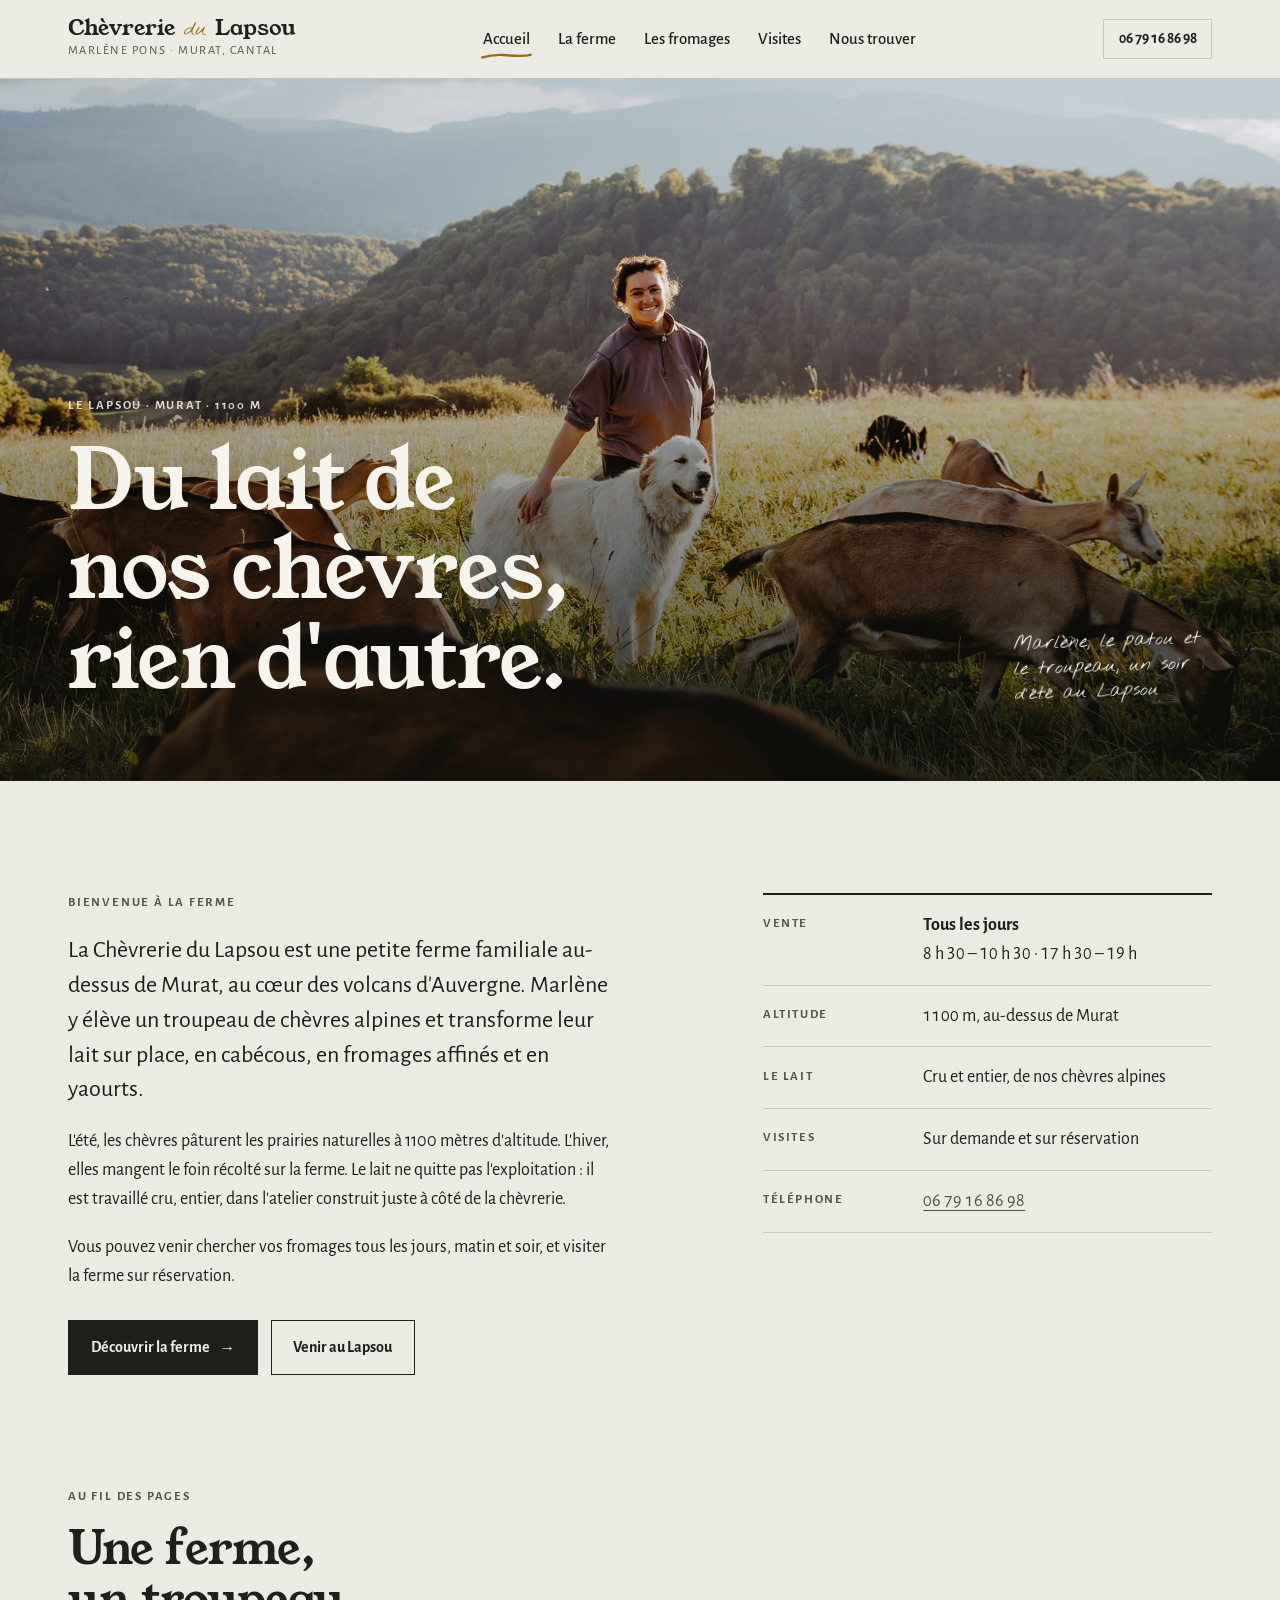
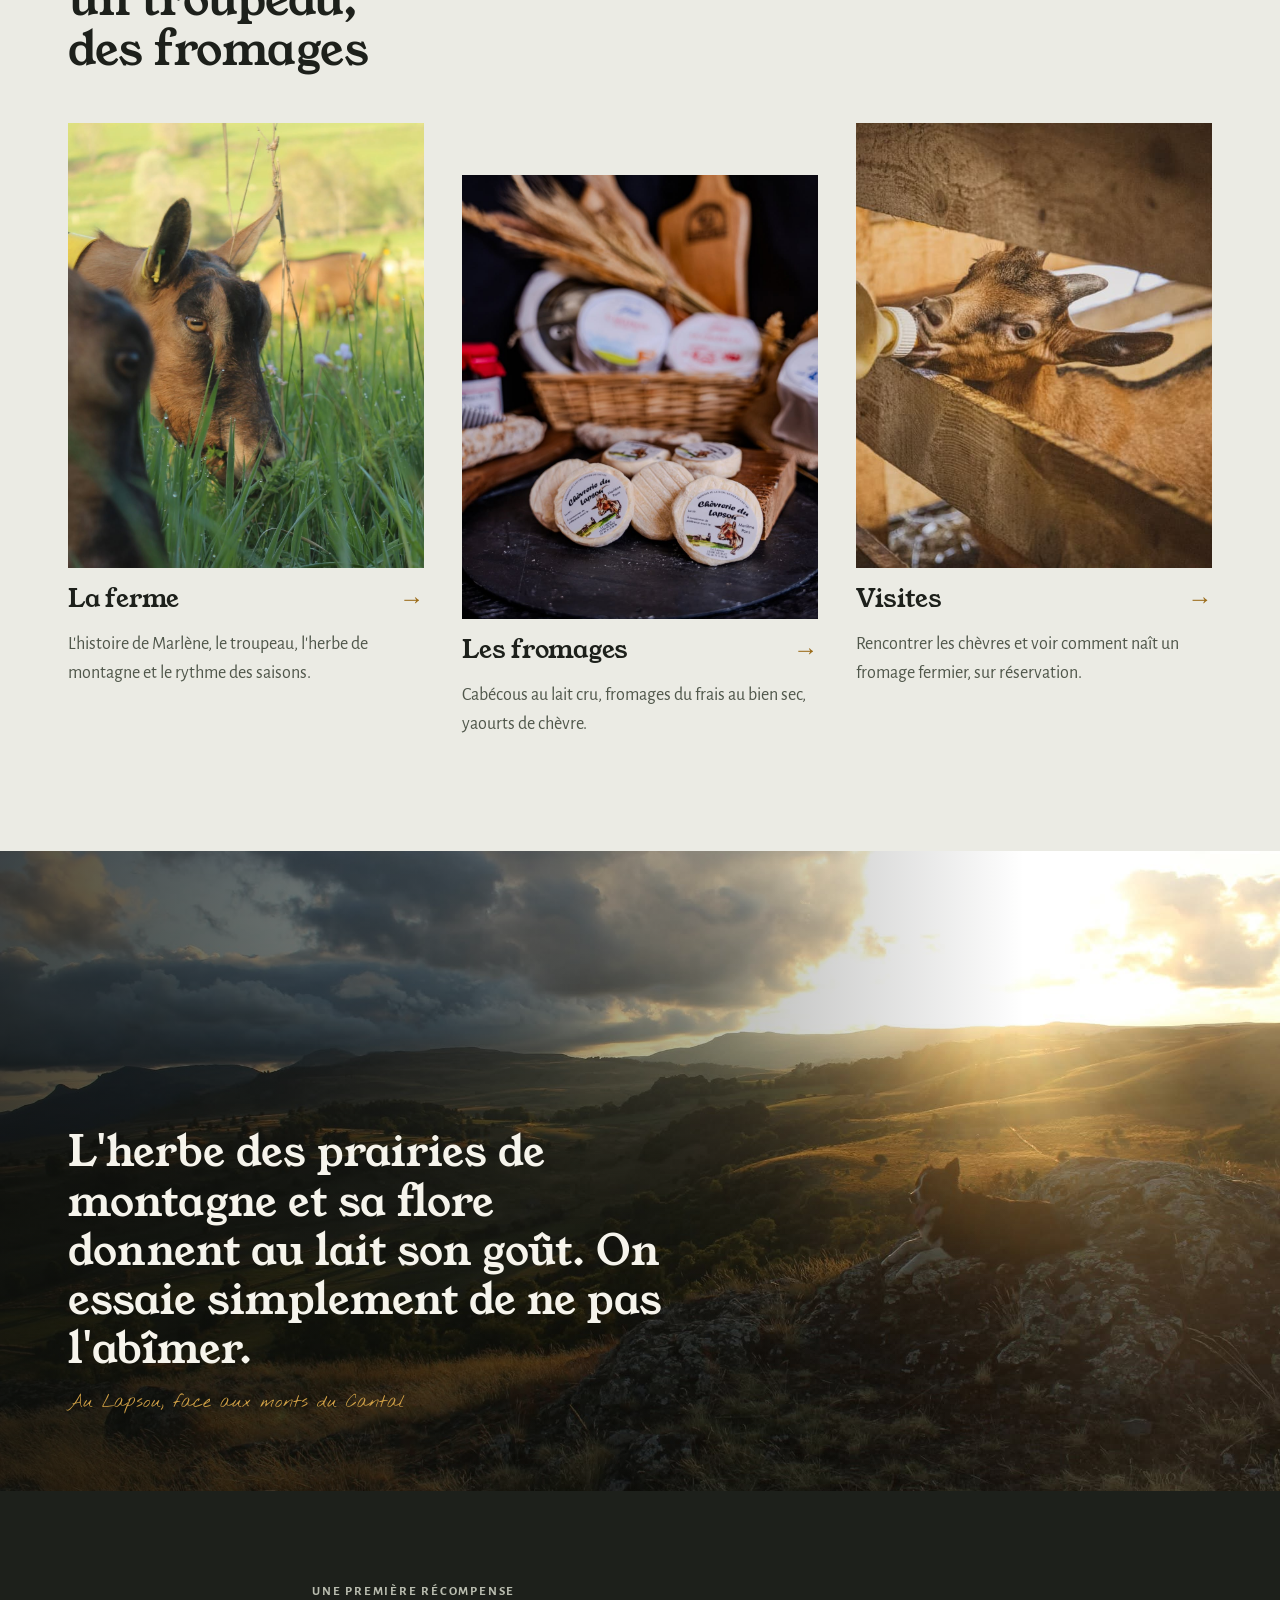
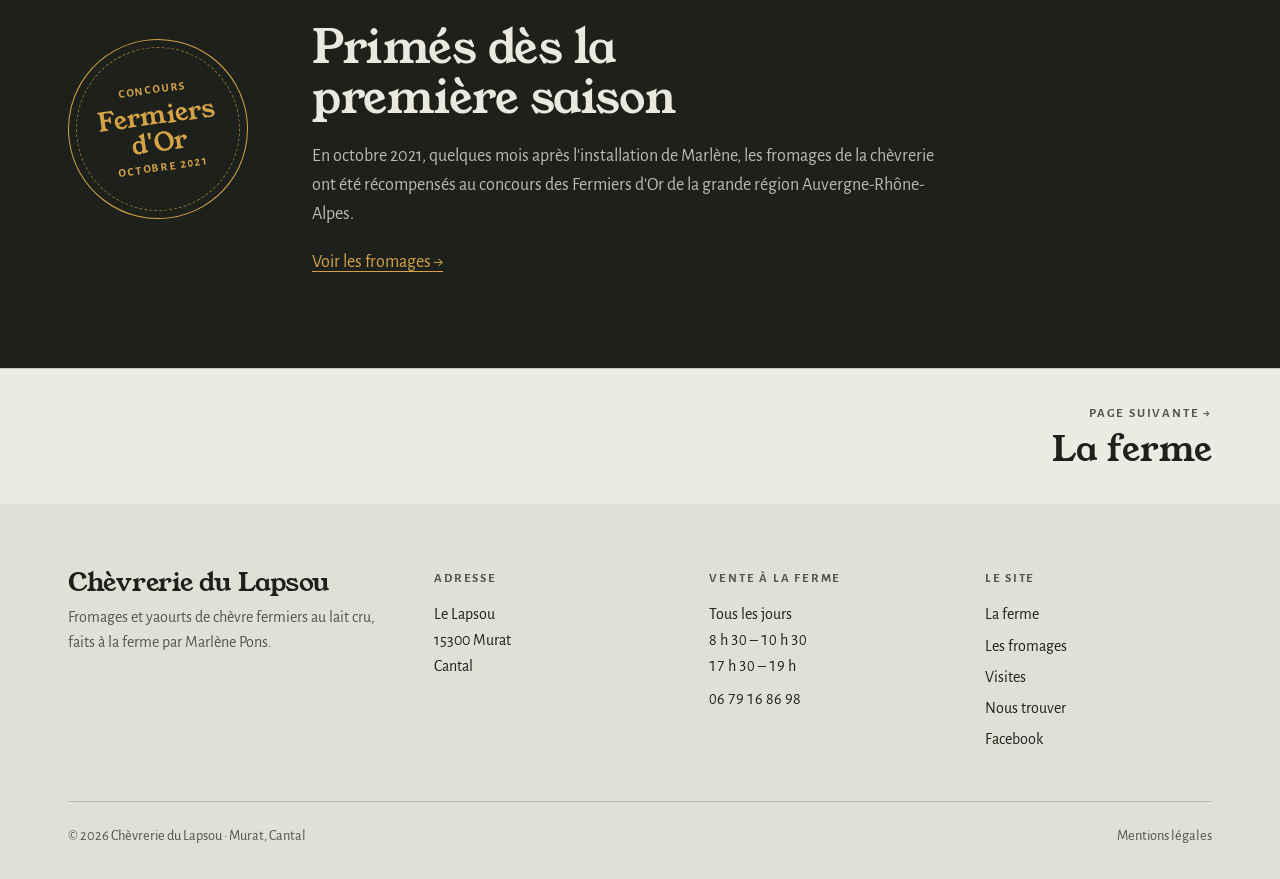
==== commit da9b518c: "Refonte complète du site : version multi-pages avec les photos de la ferme Suppression de l'ancienne" ====
--- a/index.html
+++ b/index.html
@@ -1,637 +1,159 @@
 <!doctype html>
 <html lang="fr">
 <head>
-  <meta charset="utf-8">
-  <meta name="viewport" content="width=device-width, initial-scale=1">
-  <title>La Chèvrerie du Lapsou · Fromages de chèvre fermiers à Murat (Cantal)</title>
-  <meta name="description" content="Fromages et yaourts de chèvre fermiers, moulés à la main par Marlène à 1100 m d'altitude, près de Murat dans le Cantal. Vente à la ferme tous les jours, visites guidées sur réservation. Primés aux Fermiers d'Or.">
-  <link rel="canonical" href="https://www.chevreriedulapsou.fr/">
-  <meta name="theme-color" content="#2f4a3a">
-
-  <!-- Réseaux sociaux -->
-  <meta property="og:type" content="website">
-  <meta property="og:locale" content="fr_FR">
-  <meta property="og:site_name" content="La Chèvrerie du Lapsou">
-  <meta property="og:title" content="La Chèvrerie du Lapsou · Fromages de chèvre fermiers du Cantal">
-  <meta property="og:description" content="Chèvres alpines au pâturage à 1100 m, fromages moulés à la main, vente à la ferme 7j/7 et visites sur réservation, près de Murat.">
-  <meta property="og:url" content="https://www.chevreriedulapsou.fr/">
-  <meta property="og:image" content="https://www.chevreriedulapsou.fr/assets/img/og-image.png">
-  <meta property="og:image:width" content="1200">
-  <meta property="og:image:height" content="630">
-  <meta name="twitter:card" content="summary_large_image">
-
-  <link rel="icon" href="assets/img/favicon.svg" type="image/svg+xml">
-  <link rel="apple-touch-icon" href="assets/img/apple-touch-icon.png">
-  <link rel="manifest" href="site.webmanifest">
-
-  <link rel="preload" href="assets/fonts/fraunces-latin.woff2" as="font" type="font/woff2" crossorigin>
-  <link rel="preload" href="assets/fonts/figtree-latin.woff2" as="font" type="font/woff2" crossorigin>
-  <link rel="stylesheet" href="assets/css/style.css">
-  <script>document.documentElement.classList.add("js")</script>
-
-  <script type="application/ld+json">
-  {
-    "@context": "https://schema.org",
-    "@type": ["LocalBusiness", "TouristAttraction"],
-    "@id": "https://www.chevreriedulapsou.fr/#ferme",
-    "name": "La Chèvrerie du Lapsou",
-    "alternateName": "Chèvrerie du Lapsou – Marlène Pons",
-    "description": "Petite ferme caprine familiale : chèvres alpines au pâturage à 1100 m d'altitude, fromages et yaourts de chèvre fermiers moulés à la main. Vente directe à la ferme tous les jours et visites guidées sur réservation.",
-    "url": "https://www.chevreriedulapsou.fr/",
-    "telephone": "+33679168698",
-    "image": "https://www.chevreriedulapsou.fr/assets/img/og-image.png",
-    "founder": { "@type": "Person", "name": "Marlène Pons", "jobTitle": "Éleveuse et fromagère" },
-    "foundingDate": "2021",
-    "address": {
-      "@type": "PostalAddress",
-      "streetAddress": "Le Lapsou",
-      "postalCode": "15300",
-      "addressLocality": "Murat",
-      "addressRegion": "Cantal, Auvergne-Rhône-Alpes",
-      "addressCountry": "FR"
-    },
-    "openingHoursSpecification": {
-      "@type": "OpeningHoursSpecification",
-      "dayOfWeek": ["Monday","Tuesday","Wednesday","Thursday","Friday","Saturday","Sunday"]
-    },
-    "award": "Primée au concours des Fermiers d'Or Auvergne-Rhône-Alpes (octobre 2021)",
-    "sameAs": ["https://www.facebook.com/chevreriedulapsou/"],
-    "isAccessibleForFree": true,
-    "touristType": ["Familles", "Amateurs de gastronomie", "Randonneurs"]
-  }
-  </script>
-  <script type="application/ld+json">
-  {
-    "@context": "https://schema.org",
-    "@type": "FAQPage",
-    "mainEntity": [
-      { "@type": "Question", "name": "Quand peut-on acheter des fromages à la ferme ?",
-        "acceptedAnswer": { "@type": "Answer", "text": "La vente à la ferme est ouverte tous les jours, toute l'année. Un petit appel au 06 79 16 86 98 avant de passer permet de s'assurer que Marlène est disponible (traite, fabrication, pâturage…)." } },
-      { "@type": "Question", "name": "Peut-on visiter la chèvrerie ?",
-        "acceptedAnswer": { "@type": "Answer", "text": "Oui, des visites guidées sont organisées sur demande et sur réservation, par téléphone au 06 79 16 86 98." } },
-      { "@type": "Question", "name": "Où trouver les fromages en dehors de la ferme ?",
-        "acceptedAnswer": { "@type": "Answer", "text": "Les fromages de la Chèvrerie du Lapsou sont vendus en circuit court : à la ferme, chez quelques partenaires de la région (dont PA Cantal et la Ferme du Puy de Coujoule) et sur certains marchés et foires." } }
-    ]
-  }
-  </script>
+<meta charset="utf-8">
+<meta name="viewport" content="width=device-width, initial-scale=1, viewport-fit=cover">
+<title>Chèvrerie du Lapsou</title>
+<meta name="description" content="Fromages de chèvre fermiers au lait cru, faits à la main par Marlène Pons au Lapsou, à 1100 m d'altitude près de Murat (Cantal). Vente à la ferme tous les jours.">
+<link rel="icon" href="data:image/svg+xml,%3Csvg xmlns='http://www.w3.org/2000/svg' viewBox='0 0 64 64'%3E%3Crect width='64' height='64' fill='%231d201b'/%3E%3Ctext x='32' y='45' font-family='Georgia,serif' font-size='40' text-anchor='middle' fill='%23d4a347'%3EL%3C/text%3E%3C/svg%3E">
+<link rel="preconnect" href="https://fonts.googleapis.com">
+<link rel="preconnect" href="https://fonts.gstatic.com" crossorigin>
+<link rel="stylesheet" href="https://fonts.googleapis.com/css2?family=Alegreya+Sans:ital,wght@0,400;0,500;0,700;1,400&amp;family=Nothing+You+Could+Do&amp;family=Young+Serif&amp;display=swap">
+<link rel="stylesheet" href="assets/css/style.css">
 </head>
 <body>
-  <a class="skip-link" href="#contenu">Aller au contenu</a>
+<a class="skip" href="#contenu">Aller au contenu</a>
+<header class="masthead">
+  <div class="wrap">
+    <a class="brand" href="index.html" aria-label="Chèvrerie du Lapsou, accueil">
+      <span class="brand-name">Chèvrerie <i>du</i> Lapsou</span>
+      <span class="brand-sub">Marlène Pons · Murat, Cantal</span>
+    </a>
+    <nav class="nav" aria-label="Pages du site">
+      <ul>
+        <li><a href="index.html" aria-current="page">Accueil</a></li>
+        <li><a href="la-ferme.html">La ferme</a></li>
+        <li><a href="fromages.html">Les fromages</a></li>
+        <li><a href="visites.html">Visites</a></li>
+        <li><a href="nous-trouver.html">Nous trouver</a></li>
+      </ul>
+    </nav>
+    <a class="masthead-tel" href="tel:+33679168698">06 79 16 86 98</a>
+  </div>
+</header>
+<main id="contenu">
 
-  <!-- Symboles SVG réutilisables -->
-  <svg width="0" height="0" style="position:absolute" aria-hidden="true" focusable="false">
-    <defs>
-      <symbol id="goat" viewBox="0 0 100 80">
-        <ellipse cx="57" cy="43" rx="25" ry="12.5"/>
-        <path d="M33 44 L25 21 L35 18 L44 37 Z"/>
-        <path d="M22 15 Q30 11 36 17 L35 25 Q28 30 20 28 Q15 27 16 23 Z"/>
-        <path d="M22 27 L20 35 L26 28 Z"/>
-        <path d="M30 15 Q34 3 45 4 Q37 8 34 16 Z"/>
-        <path d="M34 18 L44 17 L37 23 Z"/>
-        <rect x="37" y="49" width="4" height="21" rx="1.5"/>
-        <rect x="45" y="50" width="4" height="20" rx="1.5"/>
-        <rect x="67" y="49" width="4" height="21" rx="1.5"/>
-        <rect x="75" y="47" width="4" height="23" rx="1.5"/>
-        <path d="M80 35 L88 28 L84 39 Z"/>
-      </symbol>
-      <symbol id="goat-grazing" viewBox="0 0 100 80">
-        <ellipse cx="55" cy="38" rx="25" ry="12.5"/>
-        <path d="M34 36 L22 52 L30 57 L42 42 Z"/>
-        <path d="M17 50 Q24 47 31 54 L28 62 Q22 66 16 62 Q13 58 14 55 Z"/>
-        <path d="M24 50 Q27 40 36 38 Q30 43 28 51 Z"/>
-        <rect x="36" y="44" width="4" height="26" rx="1.5"/>
-        <rect x="44" y="45" width="4" height="25" rx="1.5"/>
-        <rect x="65" y="44" width="4" height="26" rx="1.5"/>
-        <rect x="73" y="42" width="4" height="28" rx="1.5"/>
-        <path d="M78 30 L86 23 L82 34 Z"/>
-      </symbol>
-      <symbol id="leaf" viewBox="0 0 24 24"><path d="M5 19c0-8 6-14 15-14 0 9-6 15-14 15"/><path d="M5 19 13 11"/></symbol>
-      <symbol id="phone" viewBox="0 0 24 24"><path d="M6.6 10.8a15 15 0 0 0 6.6 6.6l2.2-2.2c.3-.3.7-.4 1-.2 1.1.4 2.3.6 3.6.6.6 0 1 .4 1 1V20c0 .6-.4 1-1 1A17 17 0 0 1 3 4c0-.6.4-1 1-1h3.5c.6 0 1 .4 1 1 0 1.3.2 2.5.6 3.6.1.3 0 .7-.2 1z"/></symbol>
-      <symbol id="pin" viewBox="0 0 24 24"><path d="M12 22s7-6.2 7-12a7 7 0 1 0-14 0c0 5.8 7 12 7 12z"/><circle cx="12" cy="10" r="2.6"/></symbol>
-      <symbol id="clock" viewBox="0 0 24 24"><circle cx="12" cy="12" r="9"/><path d="M12 7v5l3 2"/></symbol>
-      <symbol id="fb" viewBox="0 0 24 24"><path d="M14 8.5V6.8c0-.8.2-1.3 1.4-1.3H17V2.3c-.3 0-1.3-.1-2.5-.1-2.5 0-4.2 1.5-4.2 4.3v2H7.6v3.6h2.7V22H14v-9.9h2.8l.4-3.6z"/></symbol>
-      <symbol id="star" viewBox="0 0 24 24"><path d="m12 2.8 2.8 5.8 6.3.9-4.6 4.4 1.1 6.3L12 17.2 6.4 20.2l1.1-6.3L2.9 9.5l6.3-.9z"/></symbol>
-      <symbol id="arrow" viewBox="0 0 24 24"><path d="M5 12h14M13 6l6 6-6 6"/></symbol>
-    </defs>
-  </svg>
+<section class="hero">
+  <img src="assets/photos/marlene-troupeau.jpg" alt="Marlène au milieu de ses chèvres alpines et de son patou, dans une prairie d'altitude au soleil du soir" width="2048" height="1365" fetchpriority="high">
+  <div class="wrap">
+    <div class="hero-foot">
+      <div class="hero-text">
+        <span class="label">Le Lapsou · Murat · 1100 m</span>
+        <h1>Du lait de nos chèvres, rien d'autre.</h1>
+      </div>
+      <p class="hero-note">Marlène, le patou et le troupeau, un soir d'été au Lapsou</p>
+    </div>
+  </div>
+</section>
 
-  <header class="site-header" data-header>
-    <div class="container header-inner">
-      <a class="brand" href="#top" aria-label="La Chèvrerie du Lapsou, retour en haut de page">
-        <img src="assets/img/logo.svg" alt="" width="44" height="44">
-        <span class="brand-text"><span class="brand-small">La Chèvrerie du</span><span class="brand-name">Lapsou</span></span>
+<section class="section">
+  <div class="wrap split">
+    <div class="col-text prose">
+      <span class="label">Bienvenue à la ferme</span>
+      <p class="lead">La Chèvrerie du Lapsou est une petite ferme familiale au-dessus de Murat, au cœur des volcans d'Auvergne. Marlène y élève un troupeau de chèvres alpines et transforme leur lait sur place, en cabécous, en fromages affinés et en yaourts.</p>
+      <p>L'été, les chèvres pâturent les prairies naturelles à 1100 mètres d'altitude. L'hiver, elles mangent le foin récolté sur la ferme. Le lait ne quitte pas l'exploitation : il est travaillé cru, entier, dans l'atelier construit juste à côté de la chèvrerie.</p>
+      <p>Vous pouvez venir chercher vos fromages tous les jours, matin et soir, et visiter la ferme sur réservation.</p>
+      <div class="btn-row" style="margin-top:.6rem">
+        <a class="btn btn-solid" href="la-ferme.html">Découvrir la ferme <span class="arrow">→</span></a>
+        <a class="btn" href="nous-trouver.html">Venir au Lapsou</a>
+      </div>
+    </div>
+    <aside class="col-side" aria-label="En bref">
+      <dl class="ledger">
+        <div class="ledger-row"><dt>Vente</dt><dd><strong>Tous les jours</strong><br><span class="num">8 h 30 – 10 h 30 · 17 h 30 – 19 h</span></dd></div>
+        <div class="ledger-row"><dt>Altitude</dt><dd class="num">1100 m, au-dessus de Murat</dd></div>
+        <div class="ledger-row"><dt>Le lait</dt><dd>Cru et entier, de nos chèvres alpines</dd></div>
+        <div class="ledger-row"><dt>Visites</dt><dd>Sur demande et sur réservation</dd></div>
+        <div class="ledger-row"><dt>Téléphone</dt><dd class="num"><a href="tel:+33679168698">06 79 16 86 98</a></dd></div>
+      </dl>
+    </aside>
+  </div>
+</section>
+
+<section class="section">
+  <div class="wrap">
+    <div class="section-head">
+      <span class="label">Au fil des pages</span>
+      <h2>Une ferme, un troupeau, des fromages</h2>
+    </div>
+    <div class="doors">
+      <a class="door" href="la-ferme.html">
+        <div class="img"><img src="assets/photos/chevres-pre.jpg" alt="Deux chèvres alpines broutent l'herbe haute et mouillée de rosée" width="2048" height="1365" loading="lazy"></div>
+        <h3>La ferme <span class="arrow">→</span></h3>
+        <p>L'histoire de Marlène, le troupeau, l'herbe de montagne et le rythme des saisons.</p>
       </a>
-      <nav class="main-nav" id="main-nav" aria-label="Navigation principale">
-        <ul>
-          <li><a href="#ferme">La ferme</a></li>
-          <li><a href="#fromages">Nos fromages</a></li>
-          <li><a href="#visites">Visites</a></li>
-          <li><a href="#trouver">Nous trouver</a></li>
-          <li><a href="#faq">Questions</a></li>
-        </ul>
-        <a class="btn btn-primary nav-cta" href="tel:+33679168698">
-          <svg class="icon" aria-hidden="true"><use href="#phone"/></svg>06 79 16 86 98
-        </a>
-      </nav>
-      <button class="nav-toggle" type="button" aria-expanded="false" aria-controls="main-nav" data-nav-toggle>
-        <span class="sr-only">Ouvrir le menu</span>
-        <span class="nav-toggle-bar"></span><span class="nav-toggle-bar"></span><span class="nav-toggle-bar"></span>
-      </button>
+      <a class="door" href="fromages.html">
+        <div class="img"><img src="assets/photos/cabecous.jpg" alt="Cabécous de la Chèvrerie du Lapsou posés sur une ardoise, avec leur étiquette" width="1080" height="1350" loading="lazy"></div>
+        <h3>Les fromages <span class="arrow">→</span></h3>
+        <p>Cabécous au lait cru, fromages du frais au bien sec, yaourts de chèvre.</p>
+      </a>
+      <a class="door" href="visites.html">
+        <div class="img"><img src="assets/photos/biberon-chevreau.jpg" alt="Une chevrette boit au biberon à travers les planches de la bergerie" width="1000" height="710" loading="lazy" style="object-position:60% 50%"></div>
+        <h3>Visites <span class="arrow">→</span></h3>
+        <p>Rencontrer les chèvres et voir comment naît un fromage fermier, sur réservation.</p>
+      </a>
     </div>
-  </header>
+  </div>
+</section>
 
-  <main id="contenu">
-    <!-- ============ HERO ============ -->
-    <section class="hero" id="top" aria-labelledby="hero-title">
-      <svg class="hero-art" viewBox="0 0 1600 900" preserveAspectRatio="xMidYMax slice" aria-hidden="true" focusable="false">
-        <defs>
-          <linearGradient id="sky" x1="0" y1="0" x2="0" y2="1">
-            <stop offset="0" stop-color="#e9dcc3"/>
-            <stop offset=".55" stop-color="#f5ecdb"/>
-            <stop offset="1" stop-color="#f7efe0"/>
-          </linearGradient>
-          <linearGradient id="far" x1="0" y1="0" x2="0" y2="1">
-            <stop offset="0" stop-color="#b7aec2"/><stop offset="1" stop-color="#cfc6cf"/>
-          </linearGradient>
-          <linearGradient id="mid" x1="0" y1="0" x2="0" y2="1">
-            <stop offset="0" stop-color="#8d9f89"/><stop offset="1" stop-color="#a3b29a"/>
-          </linearGradient>
-          <linearGradient id="near" x1="0" y1="0" x2="0" y2="1">
-            <stop offset="0" stop-color="#5f7d5b"/><stop offset="1" stop-color="#4f6c4c"/>
-          </linearGradient>
-          <linearGradient id="front" x1="0" y1="0" x2="0" y2="1">
-            <stop offset="0" stop-color="#3d5a3f"/><stop offset="1" stop-color="#2f4a3a"/>
-          </linearGradient>
-        </defs>
-        <rect width="1600" height="900" fill="url(#sky)"/>
-        <circle cx="1330" cy="215" r="70" fill="#f2cf8a" opacity=".75"/>
-        <circle cx="1330" cy="215" r="110" fill="#f2cf8a" opacity=".18"/>
-        <g fill="#fff" opacity=".7">
-          <path d="M180 210c20-26 70-26 86 0 26-8 50 6 50 24H150c0-14 12-24 30-24z"/>
-          <path d="M880 150c16-20 56-20 68 0 20-6 40 4 40 18H860c0-10 8-18 20-18z"/>
-        </g>
-        <!-- Monts du Cantal au loin : Plomb, Puy Griou… -->
-        <path fill="url(#far)" d="M0 610 C160 600 300 575 450 556 C570 540 650 515 730 482 C810 450 870 392 940 360 C990 336 1025 300 1062 262 L1092 238 L1124 264 C1160 298 1200 356 1270 376 C1350 398 1440 398 1600 416 V900 H0Z"/>
-        <path fill="url(#mid)" d="M0 650 C150 625 260 590 400 590 C520 590 590 530 700 515 C820 510 880 570 1010 560 C1140 550 1210 500 1330 505 C1450 510 1520 548 1600 560 V900 H0Z"/>
-        <!-- Buron de pierre -->
-        <g transform="translate(1085 520)">
-          <path fill="#6b6259" d="M0 44 L0 18 L40 0 L80 18 L80 44 Z"/>
-          <path fill="#4d4640" d="M-6 20 L40 -4 L86 20 L80 22 L40 3 L0 22 Z"/>
-          <rect x="34" y="26" width="12" height="18" fill="#3a342f"/>
-          <rect x="56" y="24" width="10" height="8" fill="#e9c98a" opacity=".85"/>
-        </g>
-        <path fill="url(#near)" d="M0 700 C160 660 300 640 460 650 C640 662 760 700 940 690 C1120 680 1260 640 1420 645 C1500 648 1560 660 1600 668 V900 H0Z"/>
-        <!-- Chèvres au pâturage -->
-        <g fill="#2e3a31">
-          <use href="#goat-grazing" x="880" y="626" width="62" height="50"/>
-          <use href="#goat" x="960" y="612" width="58" height="47" transform="translate(1978 0) scale(-1 1)"/>
-          <use href="#goat-grazing" x="1030" y="636" width="50" height="40"/>
-          <use href="#goat" x="1250" y="600" width="56" height="45"/>
-          <use href="#goat-grazing" x="1330" y="606" width="48" height="38"/>
-        </g>
-        <path fill="url(#front)" d="M0 790 C200 750 380 740 560 758 C760 778 900 800 1100 786 C1300 772 1460 745 1600 750 V900 H0Z"/>
-        <g fill="#2a4233">
-          <path d="M120 780 l6-26 6 26z M140 778 l5-20 5 20z M1420 760 l6-24 6 24z M1446 762 l5-18 5 18z"/>
-        </g>
-        <g fill="#d9a441" opacity=".85">
-          <circle cx="240" cy="806" r="4"/><circle cx="262" cy="820" r="3"/><circle cx="930" cy="822" r="4"/><circle cx="960" cy="812" r="3"/><circle cx="1500" cy="800" r="3.5"/>
-        </g>
-        <g fill="#f4efe6" opacity=".9">
-          <circle cx="300" cy="830" r="3"/><circle cx="1010" cy="836" r="3"/><circle cx="1180" cy="820" r="2.5"/>
-        </g>
-      </svg>
+<section class="bleed" aria-label="Le pays">
+  <img src="assets/photos/planeze-coucher.jpg" alt="Coucher de soleil sur les monts du Cantal, un chien de berger couché sur un rocher" width="2048" height="1365" loading="lazy">
+  <div class="wrap">
+    <blockquote>
+      L'herbe des prairies de montagne et sa flore donnent au lait son goût. On essaie simplement de ne pas l'abîmer.
+      <span class="cite">Au Lapsou, face aux monts du Cantal</span>
+    </blockquote>
+  </div>
+</section>
 
-      <div class="container hero-content">
-        <p class="eyebrow">Ferme caprine · Murat, Cantal · 1100 m d'altitude</p>
-        <h1 id="hero-title">Des fromages de chèvre <em>moulés à la main</em>, au cœur des monts du Cantal.</h1>
-        <p class="lead">Chez Marlène, les chèvres alpines pâturent l'herbe des estives tout l'été et mangent le foin de la ferme tout l'hiver. Venez goûter la différence, directement à la ferme.</p>
-        <div class="hero-actions">
-          <a class="btn btn-primary btn-lg" href="#trouver">Venir à la ferme <svg class="icon" aria-hidden="true"><use href="#arrow"/></svg></a>
-          <a class="btn btn-ghost btn-lg" href="#visites">Réserver une visite</a>
-        </div>
-        <ul class="hero-badges" aria-label="En bref">
-          <li><span class="badge-medal" aria-hidden="true">★</span> Primée aux <strong>Fermiers d'Or</strong></li>
-          <li><svg class="icon" aria-hidden="true"><use href="#clock"/></svg> Vente à la ferme <strong>7 jours sur 7</strong></li>
-          <li><svg class="icon icon-fill" aria-hidden="true"><use href="#star"/></svg> <strong>4,8/5</strong> selon les visiteurs</li>
-        </ul>
-      </div>
-    </section>
-
-    <!-- ============ CHIFFRES ============ -->
-    <section class="facts" aria-label="La ferme en quelques chiffres">
-      <div class="container facts-grid">
-        <div class="fact"><span class="fact-num">1100<small> m</small></span><span class="fact-label">d'altitude pour les pâturages d'été</span></div>
-        <div class="fact"><span class="fact-num">100<small> %</small></span><span class="fact-label">du foin d'hiver produit sur la ferme</span></div>
-        <div class="fact"><span class="fact-num">7<small>/7</small></span><span class="fact-label">vente directe, toute l'année</span></div>
-        <div class="fact"><span class="fact-num">0</span><span class="fact-label">intermédiaire entre la chèvre et vous</span></div>
-      </div>
-    </section>
-
-    <!-- ============ LA FERME / HISTOIRE ============ -->
-    <section class="section story" id="ferme" aria-labelledby="ferme-title">
-      <div class="container story-grid">
-        <div class="story-visual reveal">
-          <figure class="portrait-card">
-            <!-- À remplacer par une vraie photo : assets/img/marlene.jpg -->
-            <svg viewBox="0 0 400 480" role="img" aria-label="Illustration : une chèvre alpine dans la prairie">
-              <rect width="400" height="480" fill="#e8dcc6"/>
-              <path d="M0 330 C90 300 170 320 250 305 C320 292 360 300 400 296 V480 H0Z" fill="#9fb096"/>
-              <path d="M0 380 C120 360 220 372 400 350 V480 H0Z" fill="#6f8b69"/>
-              <path d="M0 330 C60 250 120 240 170 260 C210 190 260 180 300 220 C340 200 380 230 400 250 V330 Z" fill="#c6bccc" opacity=".8"/>
-              <g transform="translate(70 220) scale(2.6)" fill="#3b3a33">
-                <use href="#goat" width="100" height="80"/>
-              </g>
-              <g fill="#f4efe6"><circle cx="60" cy="430" r="4"/><circle cx="330" cy="420" r="5"/><circle cx="300" cy="450" r="3"/></g>
-              <g fill="#d9a441"><circle cx="90" cy="450" r="4"/><circle cx="260" cy="440" r="4"/></g>
-            </svg>
-            <figcaption>Les chèvres alpines de la ferme, au pâturage l'été.</figcaption>
-          </figure>
-          <div class="stamp" aria-hidden="true">
-            <svg viewBox="0 0 140 140">
-              <defs><path id="circle-text" d="M70 70 m-52 0 a52 52 0 1 1 104 0 a52 52 0 1 1 -104 0"/></defs>
-              <circle cx="70" cy="70" r="66" fill="#b8573a"/>
-              <circle cx="70" cy="70" r="60" fill="none" stroke="#f6f0e4" stroke-width="1" stroke-dasharray="2 4"/>
-              <text font-size="12.5" letter-spacing="3" fill="#f6f0e4" font-family="Figtree, sans-serif" font-weight="600"><textPath href="#circle-text">FERMIÈRE · DEPUIS 2021 · CANTAL ·</textPath></text>
-              <text x="70" y="78" text-anchor="middle" font-size="24" fill="#f6f0e4" font-family="Fraunces, serif" font-style="italic">Lapsou</text>
-            </svg>
-          </div>
-        </div>
-        <div class="story-text reveal">
-          <p class="eyebrow">Notre histoire</p>
-          <h2 id="ferme-title">Une jeune éleveuse, une ferme familiale, un troupeau de chèvres alpines.</h2>
-          <p>Passionnée d'élevage et de nature depuis l'enfance, <strong>Marlène Pons</strong> a d'abord travaillé cinq ans dans une ferme laitière où le lait était transformé en <em>Cantal</em>, <em>Salers</em> et <em>Bleu d'Auvergne</em>. Un vrai apprentissage du fromage, au rythme des saisons et des bêtes.</p>
-          <p>En 2021, elle choisit de s'installer sur la <strong>ferme familiale du Lapsou</strong>, sur la commune de Murat, et de s'y consacrer aux chèvres laitières. Son idée : un petit troupeau, une agriculture raisonnée, le bien-être animal avant tout, et des fromages fabriqués à la ferme, avec le seul lait de ses chèvres.</p>
-          <p>Le projet a pu voir le jour grâce, entre autres, au soutien de nombreux particuliers lors d'une campagne de financement participatif. Et dès sa première saison, ses fromages ont été <strong>récompensés au concours des Fermiers d'Or</strong> de la grande région Auvergne-Rhône-Alpes (octobre 2021).</p>
-          <blockquote class="pull-quote">
-            <p>« Pendant la belle saison, les chèvres pâturent l'herbe de montagne : c'est la richesse de la flore qui donne à nos fromages ce goût subtil et unique. »</p>
-          </blockquote>
-          <ul class="values">
-            <li><svg class="icon" aria-hidden="true"><use href="#leaf"/></svg><span><strong>Agriculture raisonnée</strong> et autonomie fourragère</span></li>
-            <li><svg class="icon" aria-hidden="true"><use href="#leaf"/></svg><span><strong>Bien-être animal</strong> : pâturage dès les beaux jours</span></li>
-            <li><svg class="icon" aria-hidden="true"><use href="#leaf"/></svg><span><strong>Circuit court</strong> : vendu au plus près de chez nous</span></li>
-          </ul>
-        </div>
-      </div>
-    </section>
-
-    <!-- ============ SAVOIR-FAIRE ============ -->
-    <section class="section process" id="savoir-faire" aria-labelledby="process-title">
-      <div class="container">
-        <header class="section-head reveal">
-          <p class="eyebrow">Du pré à votre table</p>
-          <h2 id="process-title">Un fromage qui a le goût de la montagne</h2>
-          <p>Chaque étape se passe ici, au Lapsou. Rien n'est acheté, rien n'est pressé : juste le lait du jour, des gestes simples et du temps.</p>
-        </header>
-        <ol class="steps">
-          <li class="step reveal">
-            <div class="step-art" aria-hidden="true">
-              <svg viewBox="0 0 120 90"><path d="M0 60 C30 48 60 52 120 44 V90 H0Z" fill="#9fb096"/><path d="M0 74 C40 66 80 72 120 64 V90 H0Z" fill="#6f8b69"/><path d="M10 50 L40 22 L62 40 L80 26 L110 50Z" fill="#c6bccc"/><g fill="#3b3a33"><use href="#goat-grazing" x="36" y="40" width="44" height="35"/></g></svg>
-            </div>
-            <span class="step-num">01</span>
-            <h3>Le pâturage</h3>
-            <p>De la fin du printemps à l'automne, le troupeau broute l'herbe et les fleurs des prairies d'altitude, à 1100 m.</p>
-          </li>
-          <li class="step reveal">
-            <div class="step-art" aria-hidden="true">
-              <svg viewBox="0 0 120 90"><rect x="18" y="50" width="84" height="30" rx="3" fill="#d9c7a3"/><path d="M14 52 L60 24 L106 52Z" fill="#8a6f4e"/><g fill="#e9d7ae"><rect x="26" y="58" width="16" height="3" rx="1"/><rect x="26" y="66" width="16" height="3" rx="1"/><rect x="78" y="58" width="16" height="3" rx="1"/><rect x="78" y="66" width="16" height="3" rx="1"/></g><path d="M50 80 V62 H70 V80Z" fill="#6b5234"/><path d="M4 84 H116" stroke="#6f8b69" stroke-width="4"/></svg>
-            </div>
-            <span class="step-num">02</span>
-            <h3>Le foin de la ferme</h3>
-            <p>L'hiver, les chèvres sont nourries uniquement au foin récolté sur l'exploitation. Une alimentation simple et maîtrisée.</p>
-          </li>
-          <li class="step reveal">
-            <div class="step-art" aria-hidden="true">
-              <svg viewBox="0 0 120 90"><ellipse cx="60" cy="74" rx="44" ry="8" fill="#d9c7a3"/><g fill="#f7f2e7" stroke="#cdbf9f" stroke-width="1.5"><path d="M26 44 h22 l-2 26 h-18z"/><path d="M50 40 h22 l-2 30 h-18z"/><path d="M74 44 h22 l-2 26 h-18z"/></g><g fill="#cdbf9f"><circle cx="34" cy="54" r="1.4"/><circle cx="40" cy="60" r="1.4"/><circle cx="58" cy="50" r="1.4"/><circle cx="64" cy="58" r="1.4"/><circle cx="82" cy="54" r="1.4"/><circle cx="88" cy="62" r="1.4"/></g><path d="M58 20 q6 6 0 12 q-6 6 0 12" fill="none" stroke="#b8573a" stroke-width="2" stroke-linecap="round"/></svg>
-            </div>
-            <span class="step-num">03</span>
-            <h3>Moulé à la main</h3>
-            <p>Fromages et yaourts sont fabriqués de façon traditionnelle, à la ferme, avec le lait de nos chèvres, moulés à la main, un à un.</p>
-          </li>
-          <li class="step reveal">
-            <div class="step-art" aria-hidden="true">
-              <svg viewBox="0 0 120 90"><g stroke="#8a6f4e" stroke-width="3"><path d="M14 30 H106 M14 56 H106"/></g><g><ellipse cx="32" cy="24" rx="12" ry="5" fill="#fbf7ee" stroke="#e1d6bd"/><ellipse cx="60" cy="24" rx="12" ry="5" fill="#efe2c2" stroke="#d6c296"/><ellipse cx="88" cy="24" rx="12" ry="5" fill="#dcc79a" stroke="#bfa56f"/><ellipse cx="46" cy="50" rx="12" ry="5" fill="#d6c7a8" stroke="#a9987a"/><ellipse cx="74" cy="50" rx="12" ry="5" fill="#c9b89a" stroke="#9c8a6c"/></g><path d="M20 82 H100" stroke="#6f8b69" stroke-width="4"/></svg>
-            </div>
-            <span class="step-num">04</span>
-            <h3>L'affinage</h3>
-            <p>Frais, crémeux ou bien sec : on choisit ensemble le stade d'affinage qui vous fait envie, selon vos goûts et vos recettes.</p>
-          </li>
-        </ol>
-      </div>
-    </section>
-
-    <!-- ============ FROMAGES ============ -->
-    <section class="section cheeses" id="fromages" aria-labelledby="fromages-title">
-      <div class="container">
-        <header class="section-head reveal">
-          <p class="eyebrow">Nos fromages</p>
-          <h2 id="fromages-title">Choisissez votre affinage</h2>
-          <p>Nos fromages de chèvre fermiers se déclinent à plusieurs stades d'affinage. Faites glisser le curseur pour découvrir chacun d'eux.</p>
-        </header>
-
-        <div class="affinage reveal" data-affinage>
-          <div class="affinage-visual" aria-hidden="true">
-            <svg viewBox="0 0 320 220" class="cheese-svg">
-              <ellipse cx="160" cy="186" rx="130" ry="18" fill="#000" opacity=".08"/>
-              <ellipse cx="160" cy="176" rx="118" ry="14" fill="#c9b48a"/>
-              <g data-cheese>
-                <path data-cheese-side d="M78 118 V150 C78 170 242 170 242 150 V118 Z" fill="#f4eee1"/>
-                <ellipse data-cheese-top cx="160" cy="118" rx="82" ry="26" fill="#fbf8f0"/>
-                <g data-cheese-rind opacity="0" fill="#9c8f78">
-                  <circle cx="120" cy="112" r="2.2"/><circle cx="150" cy="104" r="1.6"/><circle cx="182" cy="116" r="2.4"/><circle cx="206" cy="108" r="1.8"/><circle cx="138" cy="126" r="1.8"/><circle cx="170" cy="130" r="1.6"/><circle cx="100" cy="140" r="1.8"/><circle cx="220" cy="146" r="2"/><circle cx="160" cy="154" r="1.6"/>
-                </g>
-                <path data-cheese-wrinkle opacity="0" d="M96 118 q20 -10 40 0 q20 10 44 -2 q20 -10 44 2" fill="none" stroke="#a8946c" stroke-width="2" stroke-linecap="round"/>
-              </g>
-            </svg>
-          </div>
-          <div class="affinage-panel">
-            <p class="affinage-stage" data-stage-kicker>Stade 1 sur 4</p>
-            <h3 class="affinage-title" data-stage-title>Frais</h3>
-            <p class="affinage-desc" data-stage-desc>Tout juste démoulé : une pâte blanche, fondante et lactique, d'une grande douceur. Parfait à la cuillère, avec des herbes ou un filet de miel.</p>
-            <dl class="affinage-meta">
-              <div><dt>Texture</dt><dd data-stage-texture>Crémeuse, fondante</dd></div>
-              <div><dt>Goût</dt><dd data-stage-taste>Doux, lactique</dd></div>
-              <div><dt>On l'aime</dt><dd data-stage-pairing>Tartines, salades, desserts</dd></div>
-            </dl>
-            <label class="range-label" for="affinage-range">Stade d'affinage</label>
-            <input type="range" id="affinage-range" min="0" max="3" step="1" value="0" data-affinage-range aria-valuetext="Frais">
-            <div class="range-ticks" aria-hidden="true"><span>Frais</span><span>Crémeux</span><span>Demi-sec</span><span>Sec</span></div>
-          </div>
-        </div>
-
-        <div class="products">
-          <article class="product reveal">
-            <div class="product-art" aria-hidden="true">
-              <svg viewBox="0 0 200 130"><ellipse cx="100" cy="112" rx="80" ry="10" fill="#000" opacity=".07"/><ellipse cx="100" cy="104" rx="72" ry="10" fill="#c9b48a"/><g><path d="M52 76 V92 C52 104 148 104 148 92 V76Z" fill="#efe4c9"/><ellipse cx="100" cy="76" rx="48" ry="15" fill="#f7efd9"/></g><g transform="translate(40 10)"><path d="M58 30 V40 C58 48 118 48 118 40 V30Z" fill="#efe4c9"/><ellipse cx="88" cy="30" rx="30" ry="9" fill="#faf4e4"/></g></svg>
-            </div>
-            <h3>Le cabécou fermier</h3>
-            <p>Notre petit palet de chèvre au lait cru, emblème de la ferme. Délicieux nature, sur une tartine grillée ou chaud sur une salade de pays.</p>
-          </article>
-          <article class="product reveal">
-            <div class="product-art" aria-hidden="true">
-              <svg viewBox="0 0 200 130"><ellipse cx="100" cy="112" rx="80" ry="10" fill="#000" opacity=".07"/><g><path d="M40 66 V96 C40 110 160 110 160 96 V66Z" fill="#dcc79a"/><ellipse cx="100" cy="66" rx="60" ry="18" fill="#e7d6ad"/><path d="M60 64 q14 -6 28 0 q14 6 30 -1 q12 -6 24 1" fill="none" stroke="#bfa56f" stroke-width="2" stroke-linecap="round"/><g fill="#a9987a"><circle cx="74" cy="84" r="1.6"/><circle cx="96" cy="92" r="1.6"/><circle cx="126" cy="86" r="1.6"/></g></g></svg>
-            </div>
-            <h3>Les fromages affinés</h3>
-            <p>Plusieurs stades d'affinage disponibles à la ferme : du crémeux au bien sec, pour l'apéritif, le plateau ou la cuisine.</p>
-          </article>
-          <article class="product reveal">
-            <div class="product-art" aria-hidden="true">
-              <svg viewBox="0 0 200 130"><ellipse cx="100" cy="116" rx="70" ry="8" fill="#000" opacity=".07"/><g><path d="M62 40 L68 112 H106 L112 40Z" fill="#fbf8f0" stroke="#e0d6c0" stroke-width="2"/><rect x="58" y="32" width="58" height="10" rx="3" fill="#b8573a"/><rect x="70" y="64" width="34" height="22" rx="3" fill="#2f4a3a"/><text x="87" y="79" text-anchor="middle" font-size="9" fill="#f6f0e4" font-family="Fraunces, serif" font-style="italic">Lapsou</text></g><g transform="translate(64 0)"><path d="M62 58 L66 112 H96 L100 58Z" fill="#fbf8f0" stroke="#e0d6c0" stroke-width="2"/><rect x="58" y="50" width="46" height="10" rx="3" fill="#d9a441"/></g></svg>
-            </div>
-            <h3>Les yaourts de chèvre</h3>
-            <p>Onctueux et légers, préparés à la ferme avec le lait du troupeau. Une douceur à découvrir, même pour ceux qui pensent ne pas aimer la chèvre !</p>
-          </article>
-        </div>
-        <p class="note reveal">Disponibilités selon la saison et la lactation des chèvres. Tarifs affichés à la ferme — n'hésitez pas à appeler pour réserver vos fromages.</p>
-      </div>
-    </section>
-
-    <!-- ============ RÉCOMPENSE / BANDEAU ============ -->
-    <section class="award" aria-label="Récompense">
-      <div class="container award-inner reveal">
-        <div class="medal" aria-hidden="true">
-          <svg viewBox="0 0 120 150">
-            <path d="M34 0 L60 50 L86 0 H70 L60 22 L50 0Z" fill="#b8573a"/>
-            <circle cx="60" cy="92" r="50" fill="#d9a441"/>
-            <circle cx="60" cy="92" r="40" fill="none" stroke="#f6e3b4" stroke-width="2" stroke-dasharray="3 4"/>
-            <path d="m60 66 7.6 15.4 17 2.5-12.3 12 2.9 16.9L60 104.8l-15.2 8 2.9-16.9-12.3-12 17-2.5z" fill="#f6e3b4"/>
-          </svg>
-        </div>
-        <div>
-          <p class="eyebrow eyebrow-light">Reconnaissance</p>
-          <h2>Primés au concours des Fermiers d'Or</h2>
-          <p>En octobre 2021, dès leur première saison, les fromages de la Chèvrerie du Lapsou ont été récompensés au concours des Fermiers d'Or de la grande région Auvergne-Rhône-Alpes. Une belle fierté, et surtout une promesse : celle de toujours faire aussi bien.</p>
-        </div>
-      </div>
-    </section>
-
-    <!-- ============ VISITES ============ -->
-    <section class="section visits" id="visites" aria-labelledby="visites-title">
-      <div class="container visits-grid">
-        <div class="visits-text reveal">
-          <p class="eyebrow">En famille ou entre amis</p>
-          <h2 id="visites-title">Visitez la ferme et rencontrez le troupeau</h2>
-          <p>Vous êtes en vacances à Murat, au Lioran ou dans les environs ? Marlène organise des <strong>visites guidées de la chèvrerie</strong>, sur demande et sur réservation. L'occasion de découvrir la vie d'une ferme de montagne, de rencontrer les chèvres et de comprendre comment naît un fromage fermier.</p>
-          <ul class="checklist">
-            <li>Rencontre avec les chèvres alpines et, selon la saison, les chevreaux</li>
-            <li>Découverte du travail de la ferme et de la fabrication des fromages</li>
-            <li>Explications sur le pâturage, le foin et la vie à 1100 m</li>
-            <li>Et bien sûr, un détour par la vente à la ferme pour repartir avec vos fromages</li>
-          </ul>
-          <p class="small">Idéal pour les familles, les groupes et les curieux de tous âges. Durée, horaires et tarifs précisés à la réservation.</p>
-        </div>
-
-        <form class="card booking reveal" data-booking novalidate>
-          <h3>Demande de visite</h3>
-          <p class="small">Remplissez ce petit formulaire : il prépare un SMS pour Marlène. Vous pouvez aussi simplement appeler au <a href="tel:+33679168698">06 79 16 86 98</a>.</p>
-          <div class="field">
-            <label for="b-name">Votre nom</label>
-            <input id="b-name" name="name" type="text" autocomplete="name" required>
-          </div>
-          <div class="field-row">
-            <div class="field">
-              <label for="b-date">Date souhaitée</label>
-              <input id="b-date" name="date" type="date" required>
-            </div>
-            <div class="field">
-              <label for="b-people">Personnes</label>
-              <input id="b-people" name="people" type="number" min="1" max="60" value="2" inputmode="numeric" required>
-            </div>
-          </div>
-          <div class="field">
-            <label for="b-msg">Un petit mot <span class="optional">(facultatif)</span></label>
-            <textarea id="b-msg" name="message" rows="3" placeholder="Âges des enfants, horaire préféré, groupe…"></textarea>
-          </div>
-          <button class="btn btn-primary btn-block" type="submit">Préparer ma demande par SMS</button>
-          <p class="form-feedback" role="status" aria-live="polite" data-booking-feedback></p>
-        </form>
-      </div>
-    </section>
-
-    <!-- ============ NOUS TROUVER ============ -->
-    <section class="section find" id="trouver" aria-labelledby="trouver-title">
-      <div class="container">
-        <header class="section-head reveal">
-          <p class="eyebrow">Nous trouver</p>
-          <h2 id="trouver-title">À la ferme, tous les jours</h2>
-          <p>La Chèvrerie du Lapsou se trouve au lieu-dit <strong>Le Lapsou</strong>, sur la commune de Murat, entre la vallée de l'Alagnon et le plateau de la Planèze.</p>
-        </header>
-
-        <div class="find-grid">
-          <div class="card info-card reveal">
-            <ul class="info-list">
-              <li>
-                <svg class="icon" aria-hidden="true"><use href="#pin"/></svg>
-                <div><strong>Adresse</strong><br>Le Lapsou<br>15300 Murat — Cantal</div>
-              </li>
-              <li>
-                <svg class="icon" aria-hidden="true"><use href="#clock"/></svg>
-                <div><strong>Vente à la ferme</strong><br>Tous les jours, toute l'année.<br><span class="small">Un petit appel avant de passer est conseillé&nbsp;: traite, fabrication et pâturage rythment la journée&nbsp;!</span></div>
-              </li>
-              <li>
-                <svg class="icon" aria-hidden="true"><use href="#phone"/></svg>
-                <div><strong>Téléphone</strong><br><a href="tel:+33679168698">06 79 16 86 98</a></div>
-              </li>
-              <li>
-                <svg class="icon icon-fill" aria-hidden="true"><use href="#fb"/></svg>
-                <div><strong>Actualités</strong><br><a href="https://www.facebook.com/chevreriedulapsou/" rel="noopener" target="_blank">Suivez-nous sur Facebook</a></div>
-              </li>
-            </ul>
-            <div class="info-actions">
-              <a class="btn btn-primary" href="https://www.google.com/maps/dir/?api=1&amp;destination=La+Ch%C3%A8vrerie+du+Lapsou%2C+Le+Lapsou%2C+15300+Murat" target="_blank" rel="noopener">Itinéraire</a>
-              <a class="btn btn-ghost" href="tel:+33679168698">Appeler</a>
-            </div>
-          </div>
-
-          <div class="map reveal" data-map>
-            <div class="map-placeholder">
-              <svg viewBox="0 0 400 260" aria-hidden="true" class="map-art">
-                <rect width="400" height="260" fill="#e7ecdf"/>
-                <path d="M0 180 C80 150 140 190 220 160 C300 130 340 150 400 120" fill="none" stroke="#9fc1d6" stroke-width="10" opacity=".7"/>
-                <path d="M30 20 C100 80 160 90 200 130 C240 170 300 190 380 240" fill="none" stroke="#fff" stroke-width="7"/>
-                <path d="M30 20 C100 80 160 90 200 130 C240 170 300 190 380 240" fill="none" stroke="#e7c98d" stroke-width="3"/>
-                <path d="M0 90 C90 110 150 60 260 70 C330 76 370 50 400 40" fill="none" stroke="#fff" stroke-width="5"/>
-                <g fill="#c5d3b6"><circle cx="90" cy="200" r="30"/><circle cx="320" cy="80" r="40"/><circle cx="250" cy="220" r="22"/></g>
-                <g transform="translate(200 100)"><path d="M0 34 C-12 18 -20 8 -20 -2 A20 20 0 0 1 20 -2 C20 8 12 18 0 34Z" fill="#b8573a"/><circle cx="0" cy="-2" r="7" fill="#f6f0e4"/></g>
-              </svg>
-              <div class="map-cta">
-                <p><strong>Carte interactive</strong><br><span class="small">Le chargement de la carte Google Maps dépose des cookies tiers.</span></p>
-                <button type="button" class="btn btn-primary" data-map-load>Afficher la carte</button>
-              </div>
-            </div>
-          </div>
-        </div>
-
-        <div class="partners reveal">
-          <h3>Et aussi, en dehors de la ferme</h3>
-          <p>Fidèles au circuit court, nos fromages sont également proposés chez quelques partenaires de la région et, quand le temps le permet, sur certains marchés et foires&nbsp;:</p>
-          <ul class="partner-list">
-            <li><strong>PA Cantal</strong><span>Producteurs associés du Cantal</span></li>
-            <li><strong>Ferme du Puy de Coujoule</strong><span>Boutique de produits fermiers</span></li>
-            <li><strong>Marchés &amp; foires</strong><span>Suivez nos dates sur Facebook</span></li>
-          </ul>
-        </div>
-      </div>
-    </section>
-
-    <!-- ============ ALENTOURS ============ -->
-    <section class="section around" id="alentours" aria-labelledby="alentours-title">
-      <div class="container">
-        <header class="section-head reveal">
-          <p class="eyebrow">Autour de la ferme</p>
-          <h2 id="alentours-title">Une étape gourmande dans vos vacances cantaliennes</h2>
-          <p>Le Lapsou est idéalement placé pour une halte entre deux randonnées, au cœur du Parc naturel régional des Volcans d'Auvergne.</p>
-        </header>
-        <div class="around-grid">
-          <article class="place reveal">
-            <h3>Murat</h3>
-            <p>Petite cité de caractère aux toits de lauzes, dominée par la statue de Notre-Dame de la Haute-Auvergne sur le rocher de Bonnevie.</p>
-          </article>
-          <article class="place reveal">
-            <h3>Le Lioran</h3>
-            <p>La station des monts du Cantal : ski l'hiver, randonnées, VTT et remontées vers le Plomb du Cantal l'été.</p>
-          </article>
-          <article class="place reveal">
-            <h3>Le Plomb du Cantal</h3>
-            <p>Point culminant du massif (1855 m) et panorama à couper le souffle sur l'ancien volcan et ses vallées glaciaires.</p>
-          </article>
-          <article class="place reveal">
-            <h3>La Planèze</h3>
-            <p>Grand plateau basaltique aux horizons infinis, terre d'estives, de burons et de traditions fromagères.</p>
-          </article>
-        </div>
-      </div>
-    </section>
-
-    <!-- ============ FAQ ============ -->
-    <section class="section faq" id="faq" aria-labelledby="faq-title">
-      <div class="container faq-container">
-        <header class="section-head reveal">
-          <p class="eyebrow">Questions fréquentes</p>
-          <h2 id="faq-title">Bon à savoir avant de venir</h2>
-        </header>
-        <div class="faq-list reveal">
-          <details>
-            <summary>Quand peut-on acheter des fromages à la ferme&nbsp;?</summary>
-            <p>La vente à la ferme est ouverte <strong>tous les jours, toute l'année</strong>. La vie d'une ferme laitière étant rythmée par la traite, la fabrication et le pâturage, un petit appel au <a href="tel:+33679168698">06 79 16 86 98</a> avant de passer permet de s'assurer que Marlène est disponible.</p>
-          </details>
-          <details>
-            <summary>Faut-il réserver pour visiter la chèvrerie&nbsp;?</summary>
-            <p>Oui : les visites guidées sont organisées <strong>sur demande et sur réservation</strong>. Appelez ou utilisez le <a href="#visites">formulaire de demande de visite</a>.</p>
-          </details>
-          <details>
-            <summary>Où trouver vos fromages si je ne peux pas venir à la ferme&nbsp;?</summary>
-            <p>Chez nos partenaires en circuit court, dont PA Cantal et la Ferme du Puy de Coujoule, ainsi que sur certains marchés et foires. Les dates sont annoncées sur notre <a href="https://www.facebook.com/chevreriedulapsou/" target="_blank" rel="noopener">page Facebook</a>.</p>
-          </details>
-          <details>
-            <summary>Comment conserver un fromage de chèvre fermier&nbsp;?</summary>
-            <p>Au réfrigérateur, dans le bac à légumes, enveloppé dans un papier alimentaire ou une boîte non hermétique. Sortez-le une demi-heure avant de le déguster : ses arômes s'exprimeront bien mieux&nbsp;! Un fromage frais se déguste rapidement, un fromage sec se garde plus longtemps et continue de s'affiner.</p>
-          </details>
-          <details>
-            <summary>Les fromages sont-ils au lait cru&nbsp;?</summary>
-            <p>Nos fromages sont fabriqués avec le lait cru de nos chèvres, comme le veut la tradition fermière. Par précaution, les fromages au lait cru sont déconseillés aux femmes enceintes, aux jeunes enfants et aux personnes immunodéprimées.</p>
-          </details>
-        </div>
-      </div>
-    </section>
-
-    <!-- ============ CTA FINAL ============ -->
-    <section class="final-cta" aria-labelledby="cta-title">
-      <svg class="final-cta-art" viewBox="0 0 1600 300" preserveAspectRatio="xMidYMax slice" aria-hidden="true">
-        <path d="M0 200 C200 150 360 170 520 140 C700 106 820 160 1000 150 C1180 140 1340 100 1600 130 V300 H0Z" fill="#3d5a3f"/>
-        <path d="M0 250 C240 220 480 240 760 230 C1040 220 1300 210 1600 220 V300 H0Z" fill="#2a4233"/>
-        <g fill="#233629"><use href="#goat" x="1180" y="170" width="60" height="48"/><use href="#goat-grazing" x="1250" y="182" width="50" height="40"/></g>
-      </svg>
-      <div class="container final-cta-inner reveal">
-        <h2 id="cta-title">On vous attend au Lapsou&nbsp;!</h2>
-        <p>Pour un cabécou, un plateau de fromages ou une visite du troupeau, un coup de fil suffit.</p>
-        <div class="hero-actions center">
-          <a class="btn btn-cream btn-lg" href="tel:+33679168698"><svg class="icon" aria-hidden="true"><use href="#phone"/></svg>06 79 16 86 98</a>
-          <a class="btn btn-outline-light btn-lg" href="https://www.google.com/maps/dir/?api=1&amp;destination=La+Ch%C3%A8vrerie+du+Lapsou%2C+Le+Lapsou%2C+15300+Murat" target="_blank" rel="noopener">Itinéraire</a>
-        </div>
-      </div>
-    </section>
-  </main>
-
-  <footer class="site-footer">
-    <div class="container footer-grid">
+<section class="band">
+  <div class="wrap award">
+    <div class="seal" aria-hidden="true">
+      <div><span>Concours</span><strong>Fermiers d'Or</strong><span class="num">Octobre 2021</span></div>
+    </div>
+    <div class="prose">
+      <span class="label">Une première récompense</span>
+      <h2>Primés dès la première saison</h2>
+      <p class="muted">En octobre 2021, quelques mois après l'installation de Marlène, les fromages de la chèvrerie ont été récompensés au concours des Fermiers d'Or de la grande région Auvergne-Rhône-Alpes.</p>
+      <p><a href="fromages.html">Voir les fromages →</a></p>
+    </div>
+  </div>
+</section>
+</main>
+<nav class="pager" aria-label="Pages voisines"><div class="wrap"><a class="next" href="la-ferme.html"><span class="label">Page suivante →</span><span class="pg-title">La ferme</span></a></div></nav>
+<footer class="footer">
+  <div class="wrap">
+    <div class="footer-grid">
       <div>
-        <a class="brand brand-footer" href="#top">
-          <img src="assets/img/logo.svg" alt="" width="44" height="44">
-          <span class="brand-text"><span class="brand-small">La Chèvrerie du</span><span class="brand-name">Lapsou</span></span>
-        </a>
-        <p class="small">Fromages et yaourts de chèvre fermiers, moulés à la main à la ferme. Marlène Pons, éleveuse et fromagère.</p>
+        <h2>Chèvrerie du Lapsou</h2>
+        <p class="muted">Fromages et yaourts de chèvre fermiers au lait cru, faits à la ferme par Marlène Pons.</p>
       </div>
       <div>
-        <h3 class="footer-title">Contact</h3>
-        <p class="small">Le Lapsou, 15300 Murat<br><a href="tel:+33679168698">06 79 16 86 98</a><br><a href="https://www.facebook.com/chevreriedulapsou/" target="_blank" rel="noopener">Facebook</a></p>
+        <span class="label">Adresse</span>
+        <p>Le Lapsou<br>15300 Murat<br>Cantal</p>
       </div>
       <div>
-        <h3 class="footer-title">La ferme</h3>
-        <ul class="footer-links small">
-          <li><a href="#ferme">Notre histoire</a></li>
-          <li><a href="#fromages">Nos fromages</a></li>
-          <li><a href="#visites">Visites</a></li>
-          <li><a href="#faq">Questions fréquentes</a></li>
-        </ul>
+        <span class="label">Vente à la ferme</span>
+        <p class="num">Tous les jours<br>8 h 30 – 10 h 30<br>17 h 30 – 19 h</p>
+        <p class="num"><a href="tel:+33679168698">06 79 16 86 98</a></p>
       </div>
       <div>
-        <h3 class="footer-title">Informations</h3>
-        <ul class="footer-links small">
-          <li><a href="mentions-legales.html">Mentions légales</a></li>
-          <li><a href="https://www.hautesterrestourisme.fr/" target="_blank" rel="noopener">Office de tourisme Hautes Terres</a></li>
+        <span class="label">Le site</span>
+        <ul>
+          <li><a href="la-ferme.html">La ferme</a></li>
+          <li><a href="fromages.html">Les fromages</a></li>
+          <li><a href="visites.html">Visites</a></li>
+          <li><a href="nous-trouver.html">Nous trouver</a></li>
+          <li><a href="https://www.facebook.com/chevreriedulapsou/" rel="noopener">Facebook</a></li>
         </ul>
       </div>
     </div>
-    <div class="container footer-bottom small">
-      <p>© <span data-year>2026</span> La Chèvrerie du Lapsou · Murat, Cantal</p>
-      <p>Fait avec soin, comme nos fromages.</p>
+    <div class="footer-bottom">
+      <span>© <span data-year>2026</span> Chèvrerie du Lapsou · Murat, Cantal</span>
+      <a href="mentions-legales.html">Mentions légales</a>
     </div>
-  </footer>
-
-  <a class="mobile-call" href="tel:+33679168698" aria-label="Appeler la ferme au 06 79 16 86 98">
-    <svg class="icon" aria-hidden="true"><use href="#phone"/></svg><span>Appeler la ferme</span>
-  </a>
-
-  <script src="assets/js/main.js" defer></script>
+  </div>
+</footer>
+<script src="assets/js/main.js"></script>
 </body>
 </html>
--- a/assets/css/style.css
+++ b/assets/css/style.css
@@ -1,530 +1,746 @@
 /* ==========================================================================
    La Chèvrerie du Lapsou — feuille de style
+   Mise en page : carnet de ferme. Grandes photos pleine largeur, texte posé
+   en colonnes décalées, légendes manuscrites, menu horizontal par pages.
+   Palette : basalte, lichen, foin, mousse. Pas de crème, pas de dégradé.
    ========================================================================== */
 
-@font-face {
-  font-family: "Fraunces";
+:root {
+  /* Couleurs : thème clair */
+  --paper: #ebebe4;        /* lichen clair, fond de page */
+  --paper-2: #dfe0d6;      /* fond secondaire (pied de page, encarts) */
+  --ink: #1d201b;          /* basalte */
+  --ink-soft: #50574b;     /* texte secondaire */
+  --hay: #9a6a17;          /* foin : accent */
+  --moss: #46553a;         /* mousse : liens, détails */
+  --rule: rgba(29, 32, 27, .18);
+  --band: #1d201b;         /* bandeaux sombres */
+  --band-ink: #ebe9df;
+  --band-soft: #b9bcaf;
+  --band-hay: #d4a347;
+  --on-photo: #f6f4ec;     /* texte posé sur photo (identique dans les deux thèmes) */
+  --photo-shade: rgba(14, 16, 12, .72);
+
+  /* Typographies */
+  --f-display: "Young Serif", "Iowan Old Style", "Palatino Linotype", Georgia, serif;
+  --f-body: "Alegreya Sans", "Gill Sans", "Segoe UI", "Helvetica Neue", Arial, sans-serif;
+  --f-hand: "Nothing You Could Do", "Bradley Hand", "Segoe Print", cursive;
+
+  /* Échelle */
+  --t-small: .9rem;
+  --t-body: 1.125rem;
+  --t-lead: clamp(1.25rem, 1.1rem + .6vw, 1.5rem);
+  --t-h3: clamp(1.3rem, 1.15rem + .5vw, 1.55rem);
+  --t-h2: clamp(1.9rem, 1.4rem + 2vw, 2.9rem);
+  --t-h1: clamp(2.5rem, 1.6rem + 4vw, 4.9rem);
+
+  --wrap: 1240px;
+  --gutter: clamp(16px, 4vw, 48px);
+  --space: clamp(4rem, 3rem + 5vw, 8rem);
+
+  color-scheme: light;
+}
+
+@media (prefers-color-scheme: dark) {
+  :root:not([data-theme="light"]) {
+    --paper: #161813;
+    --paper-2: #1e211b;
+    --ink: #e7e6dc;
+    --ink-soft: #a9ad9f;
+    --hay: #d4a347;
+    --moss: #a3b588;
+    --rule: rgba(231, 230, 220, .16);
+    --band: #0f110d;
+    --band-ink: #ebe9df;
+    --band-soft: #a9ad9f;
+    --band-hay: #d4a347;
+    color-scheme: dark;
+  }
+}
+:root[data-theme="dark"] {
+  --paper: #161813;
+  --paper-2: #1e211b;
+  --ink: #e7e6dc;
+  --ink-soft: #a9ad9f;
+  --hay: #d4a347;
+  --moss: #a3b588;
+  --rule: rgba(231, 230, 220, .16);
+  --band: #0f110d;
+  --band-ink: #ebe9df;
+  --band-soft: #a9ad9f;
+  --band-hay: #d4a347;
+  color-scheme: dark;
+}
+
+/* ---------- Base ---------- */
+*, *::before, *::after { box-sizing: border-box; }
+html { -webkit-text-size-adjust: 100%; scroll-behavior: smooth; }
+body {
+  margin: 0;
+  background: var(--paper);
+  color: var(--ink);
+  font-family: var(--f-body);
+  font-size: var(--t-body);
+  line-height: 1.6;
+  text-rendering: optimizeLegibility;
+}
+img { max-width: 100%; height: auto; display: block; }
+a { color: var(--moss); text-decoration-thickness: 1px; text-underline-offset: .2em; }
+a:hover { color: var(--hay); }
+:focus-visible { outline: 2px solid var(--hay); outline-offset: 3px; }
+h1, h2, h3 {
+  font-family: var(--f-display);
+  font-weight: 400;
+  line-height: 1.08;
+  letter-spacing: -.01em;
+  text-wrap: balance;
+  margin: 0;
+}
+h1 { font-size: var(--t-h1); }
+h2 { font-size: var(--t-h2); }
+h3 { font-size: var(--t-h3); line-height: 1.2; }
+p { margin: 0; }
+.prose { display: grid; gap: 1.1em; max-width: 64ch; }
+.prose p { color: var(--ink); }
+.lead { font-size: var(--t-lead); line-height: 1.45; }
+.muted { color: var(--ink-soft); }
+.label {
+  font-family: var(--f-body);
+  font-size: .8rem;
+  font-weight: 700;
+  letter-spacing: .14em;
+  text-transform: uppercase;
+  color: var(--ink-soft);
+}
+.hand {
+  font-family: var(--f-hand);
+  color: var(--hay);
+  font-size: 1.15rem;
+  line-height: 1.3;
+}
+.num { font-variant-numeric: tabular-nums lining-nums; }
+
+.skip {
+  position: absolute; left: 1rem; top: -4rem;
+  background: var(--ink); color: var(--paper);
+  padding: .6rem 1rem; z-index: 50;
+}
+.skip:focus { top: 1rem; }
+
+.wrap {
+  width: 100%;
+  max-width: var(--wrap);
+  margin-inline: auto;
+  padding-inline: var(--gutter);
+}
+.section { padding-block: var(--space); }
+.section + .section { padding-top: 0; }
+
+/* ---------- En-tête et navigation ---------- */
+.masthead {
+  position: sticky;
+  top: env(safe-area-inset-top, 0px);
+  z-index: 20;
+  background: var(--paper);
+  border-bottom: 1px solid var(--rule);
+}
+.masthead .wrap {
+  display: flex;
+  align-items: center;
+  justify-content: space-between;
+  gap: 1.5rem;
+  min-height: 78px;
+}
+.brand {
+  display: grid;
+  gap: .1rem;
+  text-decoration: none;
+  color: var(--ink);
+  flex-shrink: 0;
+}
+.brand:hover { color: var(--ink); }
+.brand-name {
+  font-family: var(--f-display);
+  font-size: 1.4rem;
+  line-height: 1;
+  white-space: nowrap;
+}
+.brand-name i {
+  font-family: var(--f-hand);
   font-style: normal;
-  font-weight: 400 700;
-  font-display: swap;
-  src: url("../fonts/fraunces-latin.woff2") format("woff2");
-}
-@font-face {
-  font-family: "Fraunces";
-  font-style: italic;
-  font-weight: 400;
-  font-display: swap;
-  src: url("../fonts/fraunces-italic-latin.woff2") format("woff2");
-}
-@font-face {
-  font-family: "Figtree";
-  font-style: normal;
-  font-weight: 400 600;
-  font-display: swap;
-  src: url("../fonts/figtree-latin.woff2") format("woff2");
-}
-
-:root {
-  --cream: #f6f0e4;
-  --cream-2: #efe6d3;
-  --paper: #fbf8f1;
-  --forest: #2f4a3a;
-  --forest-2: #3d5a3f;
-  --sage: #6f8b69;
-  --sage-light: #c9d3bd;
-  --heather: #8c7f9c;
-  --ochre: #d9a441;
-  --terracotta: #b8573a;
-  --terracotta-dark: #9c4429;
-  --ink: #26302a;
-  --ink-soft: #55605a;
-  --line: #e0d6c2;
-
-  --font-display: "Fraunces", Georgia, "Times New Roman", serif;
-  --font-body: "Figtree", system-ui, -apple-system, "Segoe UI", Roboto, sans-serif;
-
-  --radius: 18px;
-  --radius-sm: 10px;
-  --shadow: 0 1px 2px rgba(38, 48, 42, .06), 0 12px 32px -12px rgba(38, 48, 42, .18);
-  --container: 1180px;
-  --header-h: 76px;
-}
-
-*, *::before, *::after { box-sizing: border-box; }
-
-html {
-  scroll-behavior: smooth;
-  scroll-padding-top: calc(var(--header-h) + 12px);
-  -webkit-text-size-adjust: 100%;
+  color: var(--hay);
+  font-size: .95em;
+  margin-inline: .12em;
+}
+.brand-sub {
+  font-size: .78rem;
+  letter-spacing: .12em;
+  text-transform: uppercase;
+  color: var(--ink-soft);
+}
+
+.nav { min-width: 0; }
+.nav ul {
+  list-style: none;
+  margin: 0;
+  padding: 0;
+  display: flex;
+  gap: clamp(1rem, 2.2vw, 2.1rem);
+}
+.nav a {
+  display: inline-block;
+  position: relative;
+  padding-block: .6rem;
+  color: var(--ink);
+  text-decoration: none;
+  font-weight: 500;
+  font-size: 1.05rem;
+  white-space: nowrap;
+}
+.nav a:hover { color: var(--hay); }
+.nav a[aria-current="page"]::after {
+  /* trait de crayon sous la page en cours */
+  content: "";
+  position: absolute;
+  left: -4%;
+  right: -4%;
+  bottom: .15rem;
+  height: 8px;
+  background: var(--hay);
+  -webkit-mask: url("data:image/svg+xml,%3Csvg xmlns='http://www.w3.org/2000/svg' viewBox='0 0 120 8' preserveAspectRatio='none'%3E%3Cpath d='M2 5.5C22 3 44 2.4 62 3.2s38 1.6 56-.6' fill='none' stroke='black' stroke-width='2.4' stroke-linecap='round'/%3E%3C/svg%3E") center / 100% 100% no-repeat;
+          mask: url("data:image/svg+xml,%3Csvg xmlns='http://www.w3.org/2000/svg' viewBox='0 0 120 8' preserveAspectRatio='none'%3E%3Cpath d='M2 5.5C22 3 44 2.4 62 3.2s38 1.6 56-.6' fill='none' stroke='black' stroke-width='2.4' stroke-linecap='round'/%3E%3C/svg%3E") center / 100% 100% no-repeat;
+}
+.masthead-tel {
+  font-variant-numeric: tabular-nums;
+  font-weight: 700;
+  color: var(--ink);
+  text-decoration: none;
+  white-space: nowrap;
+  border: 1px solid var(--rule);
+  padding: .45rem .9rem;
+  font-size: .95rem;
+}
+.masthead-tel:hover { border-color: var(--hay); color: var(--ink); }
+
+@media (max-width: 1020px) {
+  .masthead-tel { display: none; }
+}
+@media (max-width: 820px) {
+  .masthead .wrap {
+    flex-direction: column;
+    align-items: stretch;
+    gap: 0;
+    min-height: 0;
+    padding-top: .85rem;
+  }
+  .brand { justify-self: start; }
+  .nav {
+    overflow-x: auto;
+    scrollbar-width: none;
+    margin-inline: calc(var(--gutter) * -1);
+    padding-inline: var(--gutter);
+    -webkit-mask: linear-gradient(90deg, transparent 0, #000 var(--gutter), #000 calc(100% - 2.5rem), transparent);
+            mask: linear-gradient(90deg, transparent 0, #000 var(--gutter), #000 calc(100% - 2.5rem), transparent);
+  }
+  .nav::-webkit-scrollbar { display: none; }
+  .nav ul { gap: 1.4rem; padding-right: 2rem; }
+  .nav a { padding-block: .7rem .75rem; }
+}
+
+/* ---------- Boutons ---------- */
+.btn {
+  display: inline-flex;
+  align-items: center;
+  gap: .6rem;
+  font-family: var(--f-body);
+  font-weight: 700;
+  font-size: 1rem;
+  padding: .85rem 1.35rem;
+  border: 1.5px solid var(--ink);
+  color: var(--ink);
+  background: transparent;
+  text-decoration: none;
+  cursor: pointer;
+  transition: background .2s, color .2s, border-color .2s;
+}
+.btn:hover { background: var(--ink); color: var(--paper); }
+.btn-solid { background: var(--ink); color: var(--paper); }
+.btn-solid:hover { background: var(--hay); border-color: var(--hay); color: var(--paper); }
+.btn-row { display: flex; flex-wrap: wrap; gap: .8rem; }
+.arrow { font-family: var(--f-display); }
+
+/* ---------- Accueil : grande photo ---------- */
+.hero {
+  position: relative;
+  min-height: min(78vh, 720px);
+  display: grid;
+  align-items: end;
+  color: var(--on-photo);
+  overflow: hidden;
+  isolation: isolate;
+}
+.hero img {
+  position: absolute;
+  inset: 0;
+  width: 100%;
+  height: 100%;
+  object-fit: cover;
+  object-position: 50% 45%;
+  z-index: -2;
+}
+.hero::before {
+  content: "";
+  position: absolute;
+  inset: 0;
+  z-index: -1;
+  background: linear-gradient(0deg, var(--photo-shade) 0%, rgba(14,16,12,.35) 42%, rgba(14,16,12,0) 70%);
+}
+.hero .wrap { padding-block: clamp(2.5rem, 6vw, 5rem); }
+.hero-text { flex: 1 1 30rem; min-width: 0; max-width: 46rem; }
+.hero h1 { font-size: clamp(2.6rem, 1.5rem + 4.6vw, 5.4rem); }
+.hero .label { color: var(--on-photo); opacity: .85; margin-bottom: 1.2rem; display: block; }
+.hero-foot {
+  display: flex;
+  flex-wrap: wrap;
+  align-items: end;
+  justify-content: space-between;
+  gap: 1.5rem 3rem;
+}
+.hero-note {
+  font-family: var(--f-hand);
+  font-size: 1.2rem;
+  color: var(--on-photo);
+  transform: rotate(-2deg);
+  max-width: 22ch;
+  line-height: 1.3;
+}
+
+/* ---------- En-tête des pages intérieures ---------- */
+.page-head { padding-block: clamp(3rem, 2rem + 4vw, 6rem) clamp(2rem, 1.5rem + 2vw, 3.5rem); }
+.page-head .wrap {
+  display: grid;
+  grid-template-columns: repeat(12, minmax(0, 1fr));
+  gap: 1.5rem var(--gutter);
+  align-items: end;
+}
+.page-head .label { grid-column: 1 / -1; }
+.page-head h1 { grid-column: 1 / span 7; }
+.page-head .lead { grid-column: 8 / -1; color: var(--ink-soft); }
+@media (max-width: 860px) {
+  .page-head h1, .page-head .lead { grid-column: 1 / -1; }
+}
+
+/* ---------- Grilles de contenu ---------- */
+.split {
+  display: grid;
+  grid-template-columns: repeat(12, minmax(0, 1fr));
+  gap: 2.5rem var(--gutter);
+  align-items: start;
+}
+.split > * { min-width: 0; }
+.split .col-text { grid-column: 1 / span 6; }
+.split .col-side { grid-column: 8 / -1; }
+.split .col-wide { grid-column: 1 / span 7; }
+.split .col-narrow { grid-column: 9 / -1; }
+.split.reverse .col-text { grid-column: 7 / -1; grid-row: 1; }
+.split.reverse .col-media { grid-column: 1 / span 5; grid-row: 1; }
+.split .col-media { grid-column: 8 / -1; }
+.split.center { align-items: center; }
+@media (max-width: 860px) {
+  .split > *,
+  .split.reverse > * { grid-column: 1 / -1 !important; grid-row: auto !important; }
+}
+
+.section-head { display: grid; gap: 1rem; margin-bottom: clamp(2rem, 1.5rem + 2vw, 3.5rem); max-width: 40ch; }
+
+/* ---------- Photos ---------- */
+.photo { margin: 0; display: grid; gap: .7rem; }
+.photo img { width: 100%; }
+.photo figcaption {
+  font-family: var(--f-hand);
+  color: var(--hay);
+  font-size: 1.1rem;
+  line-height: 1.3;
+  transform: rotate(-1.2deg);
+  transform-origin: left;
+  padding-left: .3rem;
+}
+.photo.tilt { transform: rotate(1.2deg); }
+.photo.tilt-l { transform: rotate(-1deg); }
+.photo.print img {
+  border: 10px solid var(--paper);
+  outline: 1px solid var(--rule);
+  box-shadow: 0 14px 30px -18px rgba(0, 0, 0, .45);
+}
+.photo .tall { aspect-ratio: 4 / 5; object-fit: cover; }
+.photo .wide { aspect-ratio: 3 / 2; object-fit: cover; }
+
+.bleed {
+  position: relative;
+  color: var(--on-photo);
+  isolation: isolate;
+  overflow: hidden;
+  min-height: clamp(380px, 60vw, 640px);
+  display: grid;
+  align-items: end;
+}
+.bleed img {
+  position: absolute; inset: 0;
+  width: 100%; height: 100%;
+  object-fit: cover;
+  z-index: -2;
+}
+.bleed::before {
+  content: "";
+  position: absolute; inset: 0; z-index: -1;
+  background: linear-gradient(90deg, var(--photo-shade) 0%, rgba(14,16,12,.3) 55%, rgba(14,16,12,0) 80%);
+}
+.bleed .wrap { padding-block: clamp(2.5rem, 6vw, 5rem); }
+.bleed blockquote {
+  margin: 0;
+  max-width: 24ch;
+  font-family: var(--f-display);
+  font-size: clamp(1.6rem, 1.2rem + 1.8vw, 2.6rem);
+  line-height: 1.18;
+}
+.bleed .cite { display: block; margin-top: 1.2rem; font-family: var(--f-hand); font-size: 1.15rem; color: var(--band-hay); }
+
+/* ---------- Accueil : infos pratiques ---------- */
+.ledger {
+  border-top: 2px solid var(--ink);
+  display: grid;
+}
+.ledger-row {
+  display: grid;
+  grid-template-columns: 9rem minmax(0, 1fr);
+  gap: 1rem;
+  padding-block: 1rem;
+  border-bottom: 1px solid var(--rule);
+}
+.ledger-row dt { font-size: .8rem; font-weight: 700; letter-spacing: .12em; text-transform: uppercase; color: var(--ink-soft); padding-top: .2rem; }
+.ledger-row dd { margin: 0; font-variant-numeric: tabular-nums; }
+.ledger-row dd strong { font-weight: 700; }
+.ledger { margin: 0; }
+@media (max-width: 480px) {
+  .ledger-row { grid-template-columns: 1fr; gap: .2rem; }
+}
+
+/* ---------- Accueil : portes d'entrée vers les pages ---------- */
+.doors {
+  display: grid;
+  grid-template-columns: repeat(3, minmax(0, 1fr));
+  gap: clamp(1.5rem, 3vw, 3rem);
+}
+.door { display: grid; gap: 1rem; align-content: start; text-decoration: none; color: var(--ink); }
+.door:hover { color: var(--ink); }
+.door .img { overflow: hidden; }
+.door img { width: 100%; aspect-ratio: 4 / 5; object-fit: cover; transition: transform .8s ease; }
+.door:hover img { transform: scale(1.035); }
+.door:nth-child(2) { margin-top: clamp(0rem, 4vw, 4rem); }
+.door h3 { display: flex; justify-content: space-between; align-items: baseline; gap: 1rem; }
+.door h3 .arrow { color: var(--hay); transition: transform .25s; }
+.door:hover h3 .arrow { transform: translateX(4px); }
+.door p { color: var(--ink-soft); }
+@media (max-width: 860px) {
+  .doors { grid-template-columns: 1fr; }
+  .door:nth-child(2) { margin-top: 0; }
+  .door img { aspect-ratio: 3 / 2; }
+}
+
+/* ---------- Bandeau sombre ---------- */
+.band {
+  background: var(--band);
+  color: var(--band-ink);
+  padding-block: clamp(3.5rem, 2.5rem + 4vw, 6rem);
+}
+.band .label { color: var(--band-soft); }
+.band .muted { color: var(--band-soft); }
+.band a { color: var(--band-hay); }
+.band .hand { color: var(--band-hay); }
+.band .btn { border-color: var(--band-ink); color: var(--band-ink); }
+.band .btn:hover { background: var(--band-ink); color: var(--band); }
+
+.award {
+  display: grid;
+  grid-template-columns: auto minmax(0, 1fr);
+  gap: 2rem clamp(2rem, 5vw, 5rem);
+  align-items: center;
+}
+.seal {
+  width: clamp(130px, 16vw, 180px);
+  aspect-ratio: 1;
+  border-radius: 50%;
+  border: 1.5px solid var(--band-hay);
+  display: grid;
+  place-items: center;
+  text-align: center;
+  color: var(--band-hay);
+  position: relative;
+  transform: rotate(-8deg);
+}
+.seal::before {
+  content: "";
+  position: absolute; inset: 7px;
+  border-radius: 50%;
+  border: 1px dashed var(--band-hay);
+  opacity: .6;
+}
+.seal span { display: block; font-size: .72rem; letter-spacing: .16em; text-transform: uppercase; font-weight: 700; }
+.seal strong { display: block; font-family: var(--f-display); font-weight: 400; font-size: 1.6rem; line-height: 1.05; margin-block: .2rem; }
+@media (max-width: 640px) { .award { grid-template-columns: 1fr; } }
+
+/* ---------- La ferme : chronologie ---------- */
+.timeline { list-style: none; margin: 0; padding: 0; display: grid; }
+.timeline li {
+  display: grid;
+  grid-template-columns: 9.5rem minmax(0, 1fr);
+  gap: 1.5rem;
+  padding-block: 1.6rem;
+  border-top: 1px solid var(--rule);
+}
+.timeline li:last-child { border-bottom: 1px solid var(--rule); }
+.timeline .when { font-family: var(--f-display); font-size: 1.35rem; color: var(--hay); line-height: 1.2; }
+.timeline h3 { margin-bottom: .45rem; }
+.timeline p { color: var(--ink-soft); max-width: 60ch; }
+@media (max-width: 560px) { .timeline li { grid-template-columns: 1fr; gap: .4rem; } }
+
+/* ---------- La ferme : saisons ---------- */
+.seasons {
+  display: grid;
+  grid-template-columns: repeat(4, minmax(0, 1fr));
+  border-top: 2px solid var(--ink);
+}
+.season { padding: 1.6rem 1.4rem 1.8rem 0; display: grid; gap: .6rem; align-content: start; }
+.season + .season { padding-left: 1.4rem; border-left: 1px solid var(--rule); }
+.season .label { color: var(--hay); }
+.season p { color: var(--ink-soft); font-size: 1.02rem; }
+@media (max-width: 900px) {
+  .seasons { grid-template-columns: repeat(2, minmax(0, 1fr)); }
+  .season:nth-child(3) { padding-left: 0; border-left: 0; }
+  .season:nth-child(n+3) { border-top: 1px solid var(--rule); }
+}
+@media (max-width: 520px) {
+  .seasons { grid-template-columns: 1fr; }
+  .season + .season { padding-left: 0; border-left: 0; border-top: 1px solid var(--rule); }
+}
+
+.values { list-style: none; margin: 0; padding: 0; display: grid; gap: 0; }
+.values li { padding-block: 1.1rem; border-bottom: 1px solid var(--rule); display: grid; gap: .25rem; }
+.values li:first-child { border-top: 2px solid var(--ink); }
+.values strong { font-family: var(--f-display); font-weight: 400; font-size: 1.25rem; }
+.values span { color: var(--ink-soft); }
+
+/* ---------- Fromages : étiquette ---------- */
+.tag {
+  border: 1.5px solid var(--ink);
+  padding: clamp(1.5rem, 3vw, 2.4rem);
+  display: grid;
+  gap: 1.1rem;
+  position: relative;
+  background: var(--paper);
+}
+.tag::after {
+  /* le trou d'une étiquette de fromager */
+  content: "";
+  position: absolute;
+  top: 1.1rem; right: 1.1rem;
+  width: 14px; height: 14px;
+  border-radius: 50%;
+  border: 1.5px solid var(--ink);
+}
+.tag h3 { font-size: clamp(1.7rem, 1.3rem + 1.4vw, 2.3rem); }
+.tag dl { margin: 0; display: grid; }
+.tag dl div { display: grid; grid-template-columns: 9rem minmax(0, 1fr); gap: 1rem; padding-block: .6rem; border-top: 1px dashed var(--rule); }
+.tag dt { font-size: .78rem; font-weight: 700; letter-spacing: .12em; text-transform: uppercase; color: var(--ink-soft); padding-top: .2rem; }
+.tag dd { margin: 0; font-variant-numeric: tabular-nums; }
+@media (max-width: 480px) { .tag dl div { grid-template-columns: 1fr; gap: .1rem; } }
+
+/* ---------- Fromages : échelle d'affinage ---------- */
+.ripen { display: grid; gap: 2rem; }
+.ripen-scale {
+  position: relative;
+  display: grid;
+  grid-template-columns: repeat(4, minmax(0, 1fr));
+  gap: 1.5rem;
+  padding-top: 2.2rem;
+}
+.ripen-scale::before {
+  content: "";
+  position: absolute;
+  top: .55rem; left: 0; right: 0;
+  height: 2px;
+  background: linear-gradient(90deg, var(--rule), var(--hay));
+}
+.stage { position: relative; display: grid; gap: .5rem; align-content: start; }
+.stage::before {
+  content: "";
+  position: absolute;
+  top: -2.05rem; left: 0;
+  width: 14px; height: 14px;
+  border-radius: 50%;
+  background: var(--paper);
+  border: 2px solid var(--hay);
+}
+.stage:nth-child(2)::before { background: color-mix(in srgb, var(--hay) 30%, var(--paper)); }
+.stage:nth-child(3)::before { background: color-mix(in srgb, var(--hay) 65%, var(--paper)); }
+.stage:nth-child(4)::before { background: var(--hay); }
+.stage .label { color: var(--hay); }
+.stage p { color: var(--ink-soft); font-size: 1.02rem; }
+@media (max-width: 760px) {
+  .ripen-scale { grid-template-columns: 1fr; padding-top: 0; padding-left: 2rem; gap: 1.8rem; }
+  .ripen-scale::before { top: 0; bottom: 0; left: .4rem; right: auto; width: 2px; height: auto; background: linear-gradient(180deg, var(--rule), var(--hay)); }
+  .stage::before { top: .3rem; left: -2rem; }
+}
+
+.products {
+  display: grid;
+  grid-template-columns: repeat(2, minmax(0, 1fr));
+  gap: 0 var(--gutter);
+  border-top: 2px solid var(--ink);
+}
+.product { padding-block: 1.6rem; display: grid; gap: .6rem; border-bottom: 1px solid var(--rule); align-content: start; }
+.product p { color: var(--ink-soft); }
+@media (max-width: 700px) { .products { grid-template-columns: 1fr; } }
+
+.tips { list-style: none; margin: 0; padding: 0; display: grid; gap: 1.2rem; }
+.tips li { display: grid; grid-template-columns: 1.6rem minmax(0, 1fr); gap: .6rem; }
+.tips li::before { content: "~"; font-family: var(--f-hand); color: var(--hay); font-size: 1.4rem; line-height: 1.1; }
+
+.notice {
+  border-left: 3px solid var(--hay);
+  padding: .3rem 0 .3rem 1.2rem;
+  color: var(--ink-soft);
+  font-size: 1rem;
+  max-width: 64ch;
+}
+
+/* ---------- Visites ---------- */
+.steps { list-style: none; margin: 0; padding: 0; display: grid; gap: 0; counter-reset: step; }
+.steps li {
+  counter-increment: step;
+  display: grid;
+  grid-template-columns: 3rem minmax(0, 1fr);
+  gap: 1rem;
+  padding-block: 1.3rem;
+  border-top: 1px solid var(--rule);
+}
+.steps li::before {
+  content: counter(step);
+  font-family: var(--f-display);
+  font-size: 1.8rem;
+  line-height: 1;
+  color: var(--hay);
+}
+.steps strong { display: block; font-family: var(--f-display); font-weight: 400; font-size: 1.25rem; margin-bottom: .2rem; }
+.steps span { color: var(--ink-soft); }
+
+.callout {
+  display: grid;
+  gap: 1.2rem;
+  padding: clamp(1.6rem, 3vw, 2.6rem);
+  background: var(--paper-2);
+}
+.phone-big {
+  font-family: var(--f-display);
+  font-size: clamp(2rem, 1.4rem + 2.6vw, 3.2rem);
+  line-height: 1;
+  font-variant-numeric: tabular-nums;
+  color: var(--ink);
+  user-select: all;
+}
+.copy-row { display: flex; flex-wrap: wrap; align-items: center; gap: .8rem 1.2rem; }
+.copy-msg { font-size: .95rem; color: var(--moss); min-height: 1.4em; }
+
+/* ---------- Nous trouver ---------- */
+.hours { width: 100%; border-collapse: collapse; font-variant-numeric: tabular-nums; }
+.hours caption { text-align: left; padding-bottom: .8rem; }
+.hours th, .hours td { text-align: left; padding: .8rem 0; border-bottom: 1px solid var(--rule); vertical-align: top; }
+.hours th { font-weight: 500; width: 40%; }
+.hours tr:first-child th, .hours tr:first-child td { border-top: 2px solid var(--ink); }
+
+.places {
+  display: grid;
+  grid-template-columns: repeat(3, minmax(0, 1fr));
+  gap: 0 var(--gutter);
+  border-top: 2px solid var(--ink);
+}
+.place { padding-block: 1.5rem; display: grid; gap: .5rem; align-content: start; border-bottom: 1px solid var(--rule); }
+.place .label { color: var(--hay); }
+.place p { color: var(--ink-soft); font-size: 1.02rem; }
+@media (max-width: 900px) { .places { grid-template-columns: repeat(2, minmax(0, 1fr)); } }
+@media (max-width: 560px) { .places { grid-template-columns: 1fr; } }
+
+.around { display: grid; grid-template-columns: repeat(4, minmax(0, 1fr)); gap: 2rem var(--gutter); }
+.around div { display: grid; gap: .4rem; align-content: start; }
+.around .alt { font-family: var(--f-hand); color: var(--band-hay); font-size: 1.05rem; }
+.around p { color: var(--band-soft); font-size: 1rem; }
+@media (max-width: 900px) { .around { grid-template-columns: repeat(2, minmax(0, 1fr)); } }
+@media (max-width: 520px) { .around { grid-template-columns: 1fr; } }
+
+/* ---------- Page suivante / précédente ---------- */
+.pager { border-top: 1px solid var(--rule); }
+.pager .wrap {
+  display: grid;
+  grid-template-columns: minmax(0, 1fr) minmax(0, 1fr);
+  gap: 1rem;
+}
+.pager a {
+  display: grid;
+  gap: .3rem;
+  padding-block: 2.2rem;
+  text-decoration: none;
+  color: var(--ink);
+}
+.pager a:hover { color: var(--hay); }
+.pager .label { display: block; }
+.pager .pg-title { font-family: var(--f-display); font-size: clamp(1.4rem, 1.1rem + 1.4vw, 2.2rem); line-height: 1.1; }
+.pager .next { text-align: right; grid-column: 2; }
+.pager .prev { grid-column: 1; }
+
+/* ---------- Pied de page ---------- */
+.footer { background: var(--paper-2); padding-block: clamp(3rem, 2.5rem + 2vw, 4.5rem) 2rem; font-size: 1rem; }
+.footer-grid {
+  display: grid;
+  grid-template-columns: 1.4fr 1fr 1fr 1fr;
+  gap: 2rem var(--gutter);
+}
+.footer-grid > * { min-width: 0; display: grid; gap: .5rem; align-content: start; }
+.footer h2 { font-size: 1.6rem; }
+.footer ul { list-style: none; margin: 0; padding: 0; display: grid; gap: .35rem; }
+.footer a { color: var(--ink); text-decoration: none; }
+.footer a:hover { color: var(--hay); }
+.footer .label { margin-bottom: .3rem; }
+.footer-bottom {
+  margin-top: 3rem;
+  padding-top: 1.4rem;
+  border-top: 1px solid var(--rule);
+  display: flex;
+  flex-wrap: wrap;
+  justify-content: space-between;
+  gap: .6rem 2rem;
+  color: var(--ink-soft);
+  font-size: .9rem;
+}
+.footer-bottom a { color: var(--ink-soft); }
+@media (max-width: 900px) { .footer-grid { grid-template-columns: 1fr 1fr; } }
+@media (max-width: 520px) { .footer-grid { grid-template-columns: 1fr; } }
+
+/* ---------- Mentions légales ---------- */
+.legal { display: grid; gap: 2.4rem; max-width: 70ch; }
+.legal section { display: grid; gap: .7rem; }
+.legal h2 { font-size: 1.6rem; }
+
+/* ---------- Apparition douce (le contenu reste visible sans script) ---------- */
+@media (prefers-reduced-motion: no-preference) {
+  .hero-text, .hero-foot { animation: rise 1s cubic-bezier(.2,.7,.2,1) both; }
+  .hero-foot { animation-delay: .25s; }
+  @keyframes rise { from { transform: translateY(14px); } to { transform: none; } }
 }
 @media (prefers-reduced-motion: reduce) {
   html { scroll-behavior: auto; }
-  *, *::before, *::after { animation: none !important; transition: none !important; }
-}
-
-body {
-  margin: 0;
-  font-family: var(--font-body);
-  font-size: 1.0625rem;
-  line-height: 1.65;
-  color: var(--ink);
-  background: var(--cream);
-  -webkit-font-smoothing: antialiased;
-  text-rendering: optimizeLegibility;
-}
-
-img, svg { display: block; max-width: 100%; }
-a { color: var(--terracotta-dark); text-underline-offset: 3px; }
-a:hover { color: var(--terracotta); }
-:focus-visible { outline: 3px solid var(--ochre); outline-offset: 3px; border-radius: 4px; }
-
-h1, h2, h3 {
-  font-family: var(--font-display);
-  font-weight: 600;
-  line-height: 1.12;
-  letter-spacing: -.015em;
-  color: var(--forest);
-  margin: 0 0 .6em;
-  font-variation-settings: "SOFT" 50, "WONK" 0;
-}
-h1 { font-size: clamp(2.3rem, 5.4vw, 4.2rem); }
-h2 { font-size: clamp(1.8rem, 3.6vw, 2.8rem); }
-h3 { font-size: 1.35rem; }
-h1 em, h2 em { font-style: italic; font-weight: 400; color: var(--terracotta); }
-p { margin: 0 0 1em; }
-
-.container { width: min(100% - 32px, var(--container)); margin-inline: auto; }
-.sr-only {
-  position: absolute; width: 1px; height: 1px; padding: 0; margin: -1px;
-  overflow: hidden; clip: rect(0 0 0 0); white-space: nowrap; border: 0;
-}
-.skip-link {
-  position: absolute; left: 16px; top: -60px; z-index: 100;
-  background: var(--forest); color: var(--cream); padding: 10px 16px; border-radius: 8px;
-}
-.skip-link:focus { top: 12px; color: var(--cream); }
-
-.small { font-size: .92rem; color: var(--ink-soft); }
-.eyebrow {
-  font-size: .8rem;
-  font-weight: 600;
-  letter-spacing: .16em;
-  text-transform: uppercase;
-  color: var(--terracotta);
-  margin-bottom: 1rem;
-}
-.eyebrow-light { color: var(--ochre); }
-
-.icon {
-  width: 1.15em; height: 1.15em; flex: none;
-  fill: none; stroke: currentColor; stroke-width: 1.8; stroke-linecap: round; stroke-linejoin: round;
-}
-.icon-fill { fill: currentColor; stroke: none; }
-
-/* ----- Boutons ----- */
-.btn {
-  display: inline-flex; align-items: center; justify-content: center; gap: .55em;
-  padding: .8em 1.35em;
-  border-radius: 999px;
-  border: 2px solid transparent;
-  font: 600 1rem/1.2 var(--font-body);
-  text-decoration: none;
-  cursor: pointer;
-  transition: background-color .2s, color .2s, border-color .2s, transform .2s, box-shadow .2s;
-}
-.btn:hover { transform: translateY(-1px); }
-.btn-lg { padding: 1em 1.7em; font-size: 1.05rem; }
-.btn-block { width: 100%; }
-.btn-primary { background: var(--terracotta); color: #fff; box-shadow: 0 8px 20px -10px rgba(184, 87, 58, .8); }
-.btn-primary:hover { background: var(--terracotta-dark); color: #fff; }
-.btn-ghost { background: transparent; color: var(--forest); border-color: var(--forest); }
-.btn-ghost:hover { background: var(--forest); color: var(--cream); }
-.btn-cream { background: var(--cream); color: var(--forest); }
-.btn-cream:hover { background: #fff; color: var(--forest); }
-.btn-outline-light { color: var(--cream); border-color: rgba(246, 240, 228, .7); }
-.btn-outline-light:hover { background: var(--cream); color: var(--forest); }
-
-/* ----- En-tête ----- */
-.site-header {
-  position: fixed; inset: 0 0 auto; z-index: 50;
-  height: var(--header-h);
-  transition: background-color .3s, box-shadow .3s, height .3s;
-}
-.site-header.is-scrolled {
-  background: rgba(246, 240, 228, .92);
-  -webkit-backdrop-filter: blur(10px);
-  backdrop-filter: blur(10px);
-  box-shadow: 0 1px 0 var(--line);
-  height: 64px;
-}
-.header-inner { height: 100%; display: flex; align-items: center; justify-content: space-between; gap: 24px; }
-
-.brand { display: flex; align-items: center; gap: 10px; text-decoration: none; color: var(--forest); }
-.brand img { width: 44px; height: 44px; }
-.brand-text { display: flex; flex-direction: column; line-height: 1; }
-.brand-small { font-size: .72rem; letter-spacing: .14em; text-transform: uppercase; font-weight: 600; color: var(--sage); }
-.brand-name { font-family: var(--font-display); font-style: italic; font-size: 1.6rem; color: var(--forest); margin-top: 2px; }
-
-.main-nav { display: flex; align-items: center; gap: 28px; }
-.main-nav ul { display: flex; gap: 26px; list-style: none; margin: 0; padding: 0; }
-.main-nav a:not(.btn) {
-  color: var(--ink); text-decoration: none; font-weight: 500; font-size: .98rem; position: relative;
-}
-.main-nav a:not(.btn)::after {
-  content: ""; position: absolute; left: 0; right: 0; bottom: -4px; height: 2px;
-  background: var(--terracotta); transform: scaleX(0); transform-origin: left; transition: transform .25s;
-}
-.main-nav a:not(.btn):hover::after { transform: scaleX(1); }
-.nav-cta { padding: .6em 1.1em; font-size: .95rem; }
-
-.nav-toggle {
-  display: none; width: 44px; height: 44px; border: 0; background: transparent; cursor: pointer;
-  flex-direction: column; justify-content: center; align-items: center; gap: 5px;
-}
-.nav-toggle-bar { width: 24px; height: 2px; background: var(--forest); border-radius: 2px; transition: transform .25s, opacity .25s; }
-.nav-toggle[aria-expanded="true"] .nav-toggle-bar:nth-child(2) { transform: translateY(7px) rotate(45deg); }
-.nav-toggle[aria-expanded="true"] .nav-toggle-bar:nth-child(3) { opacity: 0; }
-.nav-toggle[aria-expanded="true"] .nav-toggle-bar:nth-child(4) { transform: translateY(-7px) rotate(-45deg); }
-
-@media (max-width: 960px) {
-  .nav-toggle { display: flex; }
-  .main-nav {
-    position: fixed; inset: var(--header-h) 0 auto 0;
-    flex-direction: column; align-items: stretch; gap: 16px;
-    padding: 20px 16px 28px;
-    background: var(--cream);
-    box-shadow: 0 20px 30px -20px rgba(0, 0, 0, .25);
-    transform: translateY(-8px); opacity: 0; visibility: hidden;
-    transition: opacity .25s, transform .25s, visibility .25s;
-  }
-  .site-header.is-scrolled .main-nav { top: 64px; }
-  .main-nav.is-open { transform: none; opacity: 1; visibility: visible; }
-  .main-nav ul { flex-direction: column; gap: 0; }
-  .main-nav ul a { display: block; padding: 12px 4px; border-bottom: 1px solid var(--line); font-size: 1.1rem; }
-  .main-nav a:not(.btn)::after { display: none; }
-}
-
-/* ----- Hero ----- */
-.hero {
-  position: relative;
-  min-height: min(100svh, 980px);
-  display: flex; align-items: flex-start;
-  padding-top: calc(var(--header-h) + clamp(28px, 7vh, 90px));
-  padding-bottom: clamp(220px, 34vh, 360px);
-  overflow: hidden;
-  isolation: isolate;
-}
-.hero-art { position: absolute; inset: 0; width: 100%; height: 100%; z-index: -1; }
-.hero-content { max-width: var(--container); }
-.hero-content > * { max-width: 720px; }
-.hero h1 { margin-bottom: .45em; }
-.lead { font-size: clamp(1.08rem, 1.6vw, 1.25rem); color: var(--ink-soft); max-width: 600px; }
-.hero-actions { display: flex; flex-wrap: wrap; gap: 12px; margin: 28px 0 30px; }
-.hero-actions.center { justify-content: center; }
-.hero-badges {
-  list-style: none; padding: 0; margin: 0;
-  display: flex; flex-wrap: wrap; gap: 10px;
-}
-.hero-badges li {
-  display: inline-flex; align-items: center; gap: 8px;
-  padding: 8px 14px; border-radius: 999px;
-  background: rgba(251, 248, 241, .8);
-  border: 1px solid var(--line);
-  font-size: .92rem; color: var(--ink-soft);
-  -webkit-backdrop-filter: blur(6px); backdrop-filter: blur(6px);
-}
-.hero-badges strong { color: var(--forest); }
-.hero-badges .icon { color: var(--terracotta); }
-.hero-badges .icon-fill { color: var(--ochre); }
-.badge-medal {
-  display: inline-grid; place-items: center; width: 20px; height: 20px; border-radius: 50%;
-  background: var(--ochre); color: #fff; font-size: .7rem;
-}
-
-/* ----- Chiffres ----- */
-.facts { background: var(--forest); color: var(--cream); padding: 36px 0; }
-.facts-grid { display: grid; grid-template-columns: repeat(4, 1fr); gap: 24px; }
-.fact { display: flex; flex-direction: column; gap: 4px; padding-left: 18px; border-left: 1px solid rgba(246, 240, 228, .2); }
-.fact-num { font-family: var(--font-display); font-size: clamp(2rem, 3.4vw, 2.7rem); line-height: 1; color: var(--ochre); }
-.fact-num small { font-size: .5em; color: var(--cream); margin-left: 2px; }
-.fact-label { font-size: .95rem; color: rgba(246, 240, 228, .82); }
-@media (max-width: 600px) {
-  .hero { padding-bottom: 150px; min-height: 0; }
-  .hero-actions .btn { flex: 1 1 100%; }
-}
-@media (max-width: 760px) { .facts-grid { grid-template-columns: repeat(2, 1fr); row-gap: 28px; } }
-
-/* ----- Sections ----- */
-.section { padding: clamp(72px, 10vw, 128px) 0; }
-.section-head { max-width: 720px; margin: 0 auto clamp(40px, 6vw, 64px); text-align: center; }
-.section-head p:last-child { color: var(--ink-soft); font-size: 1.08rem; }
-
-/* ----- Histoire ----- */
-.story-grid { display: grid; grid-template-columns: 5fr 6fr; gap: clamp(40px, 6vw, 90px); align-items: center; }
-.story-visual { position: relative; }
-.portrait-card {
-  margin: 0; background: var(--paper); padding: 14px 14px 18px; border-radius: 6px;
-  box-shadow: var(--shadow); transform: rotate(-2deg);
-}
-.portrait-card svg { border-radius: 3px; width: 100%; height: auto; }
-.portrait-card img { border-radius: 3px; width: 100%; height: auto; aspect-ratio: 5 / 6; object-fit: cover; }
-.portrait-card figcaption { font-family: var(--font-display); font-style: italic; color: var(--ink-soft); text-align: center; margin-top: 12px; font-size: 1rem; }
-.stamp { position: absolute; right: -24px; bottom: 40px; width: 132px; transform: rotate(10deg); filter: drop-shadow(0 10px 18px rgba(0,0,0,.18)); }
-.story-text p { color: var(--ink-soft); }
-.story-text strong { color: var(--ink); }
-.pull-quote {
-  margin: 28px 0; padding: 4px 0 4px 22px;
-  border-left: 3px solid var(--ochre);
-  font-family: var(--font-display); font-style: italic; font-size: 1.25rem; line-height: 1.45; color: var(--forest);
-}
-.pull-quote p { color: var(--forest); margin: 0; }
-.values { list-style: none; margin: 0; padding: 0; display: grid; gap: 12px; }
-.values li { display: flex; gap: 12px; align-items: flex-start; }
-.values .icon { color: var(--sage); width: 1.4em; height: 1.4em; margin-top: 1px; }
-@media (max-width: 900px) {
-  .story-grid { grid-template-columns: 1fr; }
-  .story-visual { max-width: 440px; margin: 0 auto; }
-  .stamp { right: 4px; width: 104px; }
-}
-
-/* ----- Savoir-faire ----- */
-.process { background: var(--paper); border-block: 1px solid var(--line); }
-.steps { list-style: none; margin: 0; padding: 0; display: grid; grid-template-columns: repeat(4, 1fr); gap: 24px; counter-reset: step; }
-.step {
-  position: relative; padding: 24px; border-radius: var(--radius);
-  background: var(--cream); border: 1px solid var(--line);
-  transition: transform .3s, box-shadow .3s;
-}
-.step:hover { transform: translateY(-4px); box-shadow: var(--shadow); }
-.step-art { background: var(--cream-2); border-radius: 12px; margin-bottom: 18px; overflow: hidden; }
-.step-art svg { width: 100%; height: auto; }
-.step-num { font-family: var(--font-display); font-style: italic; color: var(--terracotta); font-size: 1.05rem; }
-.step h3 { margin: 4px 0 8px; }
-.step p { color: var(--ink-soft); font-size: .98rem; margin: 0; }
-@media (max-width: 1000px) { .steps { grid-template-columns: repeat(2, 1fr); } }
-@media (max-width: 560px) {
-  .steps { grid-template-columns: 1fr; gap: 14px; }
-  .step { display: grid; grid-template-columns: 96px 1fr; column-gap: 16px; padding: 18px; align-items: start; }
-  .step-art { grid-row: span 3; margin: 0; }
-  .step h3 { font-size: 1.2rem; }
-}
-
-/* ----- Fromages ----- */
-.affinage {
-  display: grid; grid-template-columns: 1fr 1fr; gap: clamp(24px, 5vw, 64px); align-items: center;
-  background: var(--paper); border: 1px solid var(--line); border-radius: 28px;
-  padding: clamp(24px, 4vw, 48px);
-  box-shadow: var(--shadow);
-  margin-bottom: 56px;
-}
-.affinage-visual {
-  background: radial-gradient(circle at 50% 60%, #f3e6c8 0%, #ebdcbc 60%, #e2d0a9 100%);
-  border-radius: 20px; padding: 24px; aspect-ratio: 4 / 3; display: grid; place-items: center;
-}
-.cheese-svg { width: 100%; max-width: 380px; }
-.cheese-svg [data-cheese-top], .cheese-svg [data-cheese-side] { transition: fill .5s ease; }
-.cheese-svg [data-cheese-rind], .cheese-svg [data-cheese-wrinkle] { transition: opacity .5s ease; }
-.cheese-svg [data-cheese] { transition: transform .5s ease; transform-origin: 160px 160px; }
-.affinage-stage { font-size: .85rem; letter-spacing: .12em; text-transform: uppercase; color: var(--sage); font-weight: 600; margin-bottom: .4rem; }
-.affinage-title { font-size: clamp(1.8rem, 3vw, 2.4rem); margin-bottom: .4em; }
-.affinage-desc { color: var(--ink-soft); min-height: 5.2em; }
-.affinage-meta { display: grid; grid-template-columns: repeat(3, 1fr); gap: 12px; margin: 20px 0 28px; }
-.affinage-meta div { background: var(--cream); border-radius: var(--radius-sm); padding: 12px 14px; }
-.affinage-meta dt { font-size: .75rem; letter-spacing: .1em; text-transform: uppercase; color: var(--sage); font-weight: 600; }
-.affinage-meta dd { margin: 4px 0 0; font-weight: 500; font-size: .95rem; line-height: 1.35; }
-.range-label { display: block; font-weight: 600; font-size: .9rem; margin-bottom: 8px; }
-input[type="range"] {
-  -webkit-appearance: none; appearance: none; width: 100%; height: 8px; border-radius: 99px;
-  background: linear-gradient(90deg, #fbf8f0, #efe2c2, #dcc79a, #b9a276); outline-offset: 6px; cursor: pointer;
-  border: 1px solid var(--line);
-}
-input[type="range"]::-webkit-slider-thumb {
-  -webkit-appearance: none; width: 28px; height: 28px; border-radius: 50%;
-  background: var(--terracotta); border: 4px solid var(--paper); box-shadow: 0 2px 8px rgba(0,0,0,.25);
-}
-input[type="range"]::-moz-range-thumb {
-  width: 22px; height: 22px; border-radius: 50%;
-  background: var(--terracotta); border: 4px solid var(--paper); box-shadow: 0 2px 8px rgba(0,0,0,.25);
-}
-.range-ticks { display: flex; justify-content: space-between; font-size: .82rem; color: var(--ink-soft); margin-top: 10px; }
-@media (max-width: 860px) {
-  .affinage { grid-template-columns: 1fr; }
-  .affinage-meta { grid-template-columns: 1fr; }
-  .affinage-desc { min-height: 0; }
-}
-
-.products { display: grid; grid-template-columns: repeat(3, 1fr); gap: 24px; }
-.product {
-  background: var(--paper); border: 1px solid var(--line); border-radius: var(--radius);
-  padding: 22px 22px 26px; transition: transform .3s, box-shadow .3s;
-}
-.product:hover { transform: translateY(-4px); box-shadow: var(--shadow); }
-.product-art { background: var(--cream-2); border-radius: 12px; padding: 12px 18px; margin-bottom: 18px; }
-.product-art svg { width: 100%; height: auto; }
-.product p { color: var(--ink-soft); margin: 0; font-size: .98rem; }
-.note { text-align: center; color: var(--ink-soft); font-size: .92rem; margin: 32px auto 0; max-width: 640px; font-style: italic; }
-@media (max-width: 860px) { .products { grid-template-columns: 1fr; max-width: 480px; margin-inline: auto; } }
-
-/* ----- Récompense ----- */
-.award { background: var(--forest); color: var(--cream); padding: clamp(56px, 8vw, 88px) 0; position: relative; overflow: hidden; }
-.award::before {
-  content: ""; position: absolute; inset: 0;
-  background: radial-gradient(circle at 12% 50%, rgba(217, 164, 65, .18), transparent 40%);
-}
-.award-inner { position: relative; display: grid; grid-template-columns: 160px 1fr; gap: 40px; align-items: center; max-width: 900px; }
-.award h2 { color: var(--cream); }
-.award p { color: rgba(246, 240, 228, .85); margin: 0; }
-.medal svg { width: 140px; filter: drop-shadow(0 12px 24px rgba(0,0,0,.3)); }
-@media (max-width: 640px) { .award-inner { grid-template-columns: 1fr; text-align: center; } .medal svg { margin: 0 auto; width: 110px; } }
-
-/* ----- Visites ----- */
-.visits-grid { display: grid; grid-template-columns: 7fr 5fr; gap: clamp(32px, 5vw, 72px); align-items: start; }
-.visits-text p { color: var(--ink-soft); }
-.checklist { list-style: none; padding: 0; margin: 24px 0; display: grid; gap: 12px; }
-.checklist li { position: relative; padding-left: 34px; }
-.checklist li::before {
-  content: ""; position: absolute; left: 0; top: .2em; width: 22px; height: 22px; border-radius: 50%;
-  background: var(--sage-light) url("data:image/svg+xml,%3Csvg xmlns='http://www.w3.org/2000/svg' viewBox='0 0 24 24' fill='none' stroke='%232f4a3a' stroke-width='3' stroke-linecap='round' stroke-linejoin='round'%3E%3Cpath d='M6 12.5l4 4 8-9'/%3E%3C/svg%3E") center / 14px no-repeat;
-}
-.card { background: var(--paper); border: 1px solid var(--line); border-radius: var(--radius); padding: clamp(22px, 3vw, 32px); box-shadow: var(--shadow); }
-.booking { position: sticky; top: calc(var(--header-h) + 16px); }
-.booking h3 { margin-bottom: .3em; }
-.field { display: flex; flex-direction: column; gap: 6px; margin-bottom: 16px; }
-.field-row { display: grid; grid-template-columns: 1.4fr 1fr; gap: 12px; }
-.field label { font-weight: 600; font-size: .9rem; }
-.optional { font-weight: 400; color: var(--ink-soft); }
-.field input, .field textarea {
-  font: inherit; font-size: 1rem; color: var(--ink);
-  padding: 12px 14px; border: 1.5px solid var(--line); border-radius: var(--radius-sm);
-  background: #fff; width: 100%; transition: border-color .2s, box-shadow .2s;
-}
-.field input:focus, .field textarea:focus { outline: none; border-color: var(--sage); box-shadow: 0 0 0 4px rgba(111, 139, 105, .2); }
-.field input[aria-invalid="true"] { border-color: var(--terracotta); }
-.form-feedback { margin: 12px 0 0; font-size: .92rem; color: var(--forest); }
-.form-feedback:empty { display: none; }
-@media (max-width: 900px) { .visits-grid { grid-template-columns: 1fr; } .booking { position: static; } }
-
-/* ----- Nous trouver ----- */
-.find { background: var(--paper); border-block: 1px solid var(--line); }
-.find-grid { display: grid; grid-template-columns: 5fr 7fr; gap: 24px; align-items: stretch; }
-.info-card { box-shadow: none; background: var(--cream); display: flex; flex-direction: column; }
-.info-list { list-style: none; margin: 0 0 24px; padding: 0; display: grid; gap: 20px; }
-.info-list li { display: flex; gap: 14px; align-items: flex-start; line-height: 1.5; }
-.info-list .icon { width: 1.4em; height: 1.4em; color: var(--terracotta); margin-top: 2px; }
-.info-list strong { color: var(--forest); }
-.info-actions { margin-top: auto; display: flex; gap: 10px; flex-wrap: wrap; }
-.map { border-radius: var(--radius); overflow: hidden; border: 1px solid var(--line); min-height: 380px; position: relative; background: #e7ecdf; }
-.map iframe { position: absolute; inset: 0; width: 100%; height: 100%; border: 0; }
-.map-placeholder { position: absolute; inset: 0; }
-.map-art { width: 100%; height: 100%; object-fit: cover; }
-.map-placeholder .map-art { position: absolute; inset: 0; }
-.map-cta {
-  position: absolute; left: 50%; bottom: 24px; transform: translateX(-50%);
-  width: min(90%, 380px);
-  background: rgba(251, 248, 241, .95); border-radius: var(--radius-sm); padding: 16px 18px;
-  display: flex; gap: 14px; align-items: center; justify-content: space-between; box-shadow: var(--shadow);
-}
-.map-cta p { margin: 0; line-height: 1.35; }
-.map-cta .btn { white-space: nowrap; }
-.map-cta .small { font-size: .8rem; }
-.partners { margin-top: 48px; text-align: center; }
-.partners > p { color: var(--ink-soft); max-width: 640px; margin-inline: auto; }
-.partner-list { list-style: none; padding: 0; margin: 24px 0 0; display: flex; flex-wrap: wrap; justify-content: center; gap: 14px; }
-.partner-list li {
-  display: flex; flex-direction: column; padding: 14px 22px; border-radius: 14px;
-  border: 1px dashed var(--sage); background: var(--cream); min-width: 220px;
-}
-.partner-list strong { font-family: var(--font-display); color: var(--forest); font-size: 1.1rem; font-weight: 600; }
-.partner-list span { font-size: .88rem; color: var(--ink-soft); }
-@media (max-width: 900px) { .find-grid { grid-template-columns: 1fr; } }
-@media (max-width: 560px) { .partner-list li { width: 100%; } }
-@media (max-width: 480px) { .map-cta { flex-direction: column; align-items: stretch; text-align: center; } }
-
-/* ----- Alentours ----- */
-.around-grid { display: grid; grid-template-columns: repeat(4, 1fr); gap: 20px; }
-.place {
-  padding: 26px 24px; border-radius: var(--radius);
-  background: linear-gradient(180deg, var(--paper), var(--cream));
-  border: 1px solid var(--line); position: relative; overflow: hidden;
-}
-.place::before {
-  content: ""; position: absolute; right: -12px; bottom: -34px; width: 120px; height: 110px;
-  background: url("data:image/svg+xml,%3Csvg xmlns='http://www.w3.org/2000/svg' viewBox='0 0 100 60'%3E%3Cpath d='M0 60 L30 18 L42 30 L60 6 L100 60Z' fill='%23c9d3bd'/%3E%3C/svg%3E") center / contain no-repeat;
-  opacity: .6;
-}
-.place h3 { position: relative; }
-.place p { color: var(--ink-soft); font-size: .96rem; margin: 0; position: relative; }
-@media (max-width: 1000px) { .around-grid { grid-template-columns: repeat(2, 1fr); } }
-@media (max-width: 560px) { .around-grid { grid-template-columns: 1fr; } }
-
-/* ----- FAQ ----- */
-.faq { padding-top: 0; }
-.faq-container { max-width: 820px; }
-.faq-list { display: grid; gap: 12px; }
-.faq details { background: var(--paper); border: 1px solid var(--line); border-radius: 14px; padding: 0 22px; transition: box-shadow .2s; }
-.faq details[open] { box-shadow: var(--shadow); }
-.faq summary {
-  list-style: none; cursor: pointer; padding: 18px 36px 18px 0; position: relative;
-  font-family: var(--font-display); font-size: 1.12rem; font-weight: 600; color: var(--forest);
-}
-.faq summary::-webkit-details-marker { display: none; }
-.faq summary::after {
-  content: ""; position: absolute; right: 2px; top: 50%; width: 12px; height: 12px; margin-top: -8px;
-  border-right: 2px solid var(--terracotta); border-bottom: 2px solid var(--terracotta);
-  transform: rotate(45deg); transition: transform .25s;
-}
-.faq details[open] summary::after { transform: rotate(-135deg); margin-top: -2px; }
-.faq details p { color: var(--ink-soft); margin: 0 0 20px; }
-
-/* ----- CTA final ----- */
-.final-cta { position: relative; background: #eadfca; padding: clamp(80px, 10vw, 120px) 0 clamp(150px, 18vw, 220px); text-align: center; overflow: hidden; isolation: isolate; }
-.final-cta-art { position: absolute; left: 0; right: 0; bottom: 0; width: 100%; height: 60%; z-index: -1; }
-.final-cta p { color: var(--ink-soft); font-size: 1.1rem; }
-.final-cta .btn-outline-light { color: var(--forest); border-color: var(--forest); }
-.final-cta .btn-outline-light:hover { background: var(--forest); color: var(--cream); }
-.final-cta .btn-cream { background: var(--terracotta); color: #fff; }
-.final-cta .btn-cream:hover { background: var(--terracotta-dark); }
-
-/* ----- Pied de page ----- */
-.site-footer { background: #2a4233; color: rgba(246, 240, 228, .85); padding: 64px 0 24px; }
-.site-footer a { color: var(--cream); text-decoration: none; }
-.site-footer a:hover { color: var(--ochre); }
-.site-footer .small { color: rgba(246, 240, 228, .75); }
-.brand-footer .brand-name { color: var(--cream); }
-.brand-footer .brand-small { color: var(--sage-light); }
-.brand-footer { margin-bottom: 16px; }
-.footer-grid { display: grid; grid-template-columns: 2fr 1fr 1fr 1fr; gap: 32px; }
-.footer-title { font-family: var(--font-body); font-size: .8rem; letter-spacing: .14em; text-transform: uppercase; color: var(--ochre); margin-bottom: 12px; }
-.footer-links { list-style: none; padding: 0; margin: 0; display: grid; gap: 6px; }
-.footer-bottom { display: flex; justify-content: space-between; flex-wrap: wrap; gap: 8px; border-top: 1px solid rgba(246, 240, 228, .15); margin-top: 48px; padding-top: 20px; }
-.footer-bottom p { margin: 0; }
-@media (max-width: 860px) { .footer-grid { grid-template-columns: 1fr 1fr; } }
-@media (max-width: 520px) { .footer-grid { grid-template-columns: 1fr; } }
-
-/* ----- Bouton d'appel mobile ----- */
-.mobile-call {
-  display: none; position: fixed; left: 16px; right: 16px; bottom: 16px; z-index: 40;
-  align-items: center; justify-content: center; gap: 10px;
-  padding: 14px; border-radius: 999px;
-  background: var(--terracotta); color: #fff; font-weight: 600; text-decoration: none;
-  box-shadow: 0 12px 28px -8px rgba(0, 0, 0, .35);
-  transform: translateY(120%); transition: transform .3s;
-}
-.mobile-call.is-visible { transform: none; }
-.mobile-call:hover { color: #fff; }
-@media (max-width: 760px) {
-  .mobile-call { display: flex; }
-  .site-footer { padding-bottom: 96px; }
-}
-
-/* ----- Apparition au défilement ----- */
-.js .reveal { opacity: 0; transform: translateY(24px); transition: opacity .8s ease, transform .8s ease; }
-.js .reveal.is-visible { opacity: 1; transform: none; }
-@media (prefers-reduced-motion: reduce) { .js .reveal { opacity: 1; transform: none; } }
-
-/* ----- Pages secondaires ----- */
-.page { padding: calc(var(--header-h) + 60px) 0 80px; }
-.page .container { max-width: 780px; }
-.page h2 { font-size: 1.5rem; margin-top: 2em; }
-.page p, .page li { color: var(--ink-soft); }
-.todo { background: #fff4d6; border-radius: 4px; padding: 0 4px; }
+  *, *::before, *::after { transition: none !important; animation: none !important; }
+}
+
+@media (max-width: 700px) {
+  .bleed::before { background: linear-gradient(0deg, var(--photo-shade) 0%, rgba(14,16,12,.45) 55%, rgba(14,16,12,.1) 100%); }
+}
